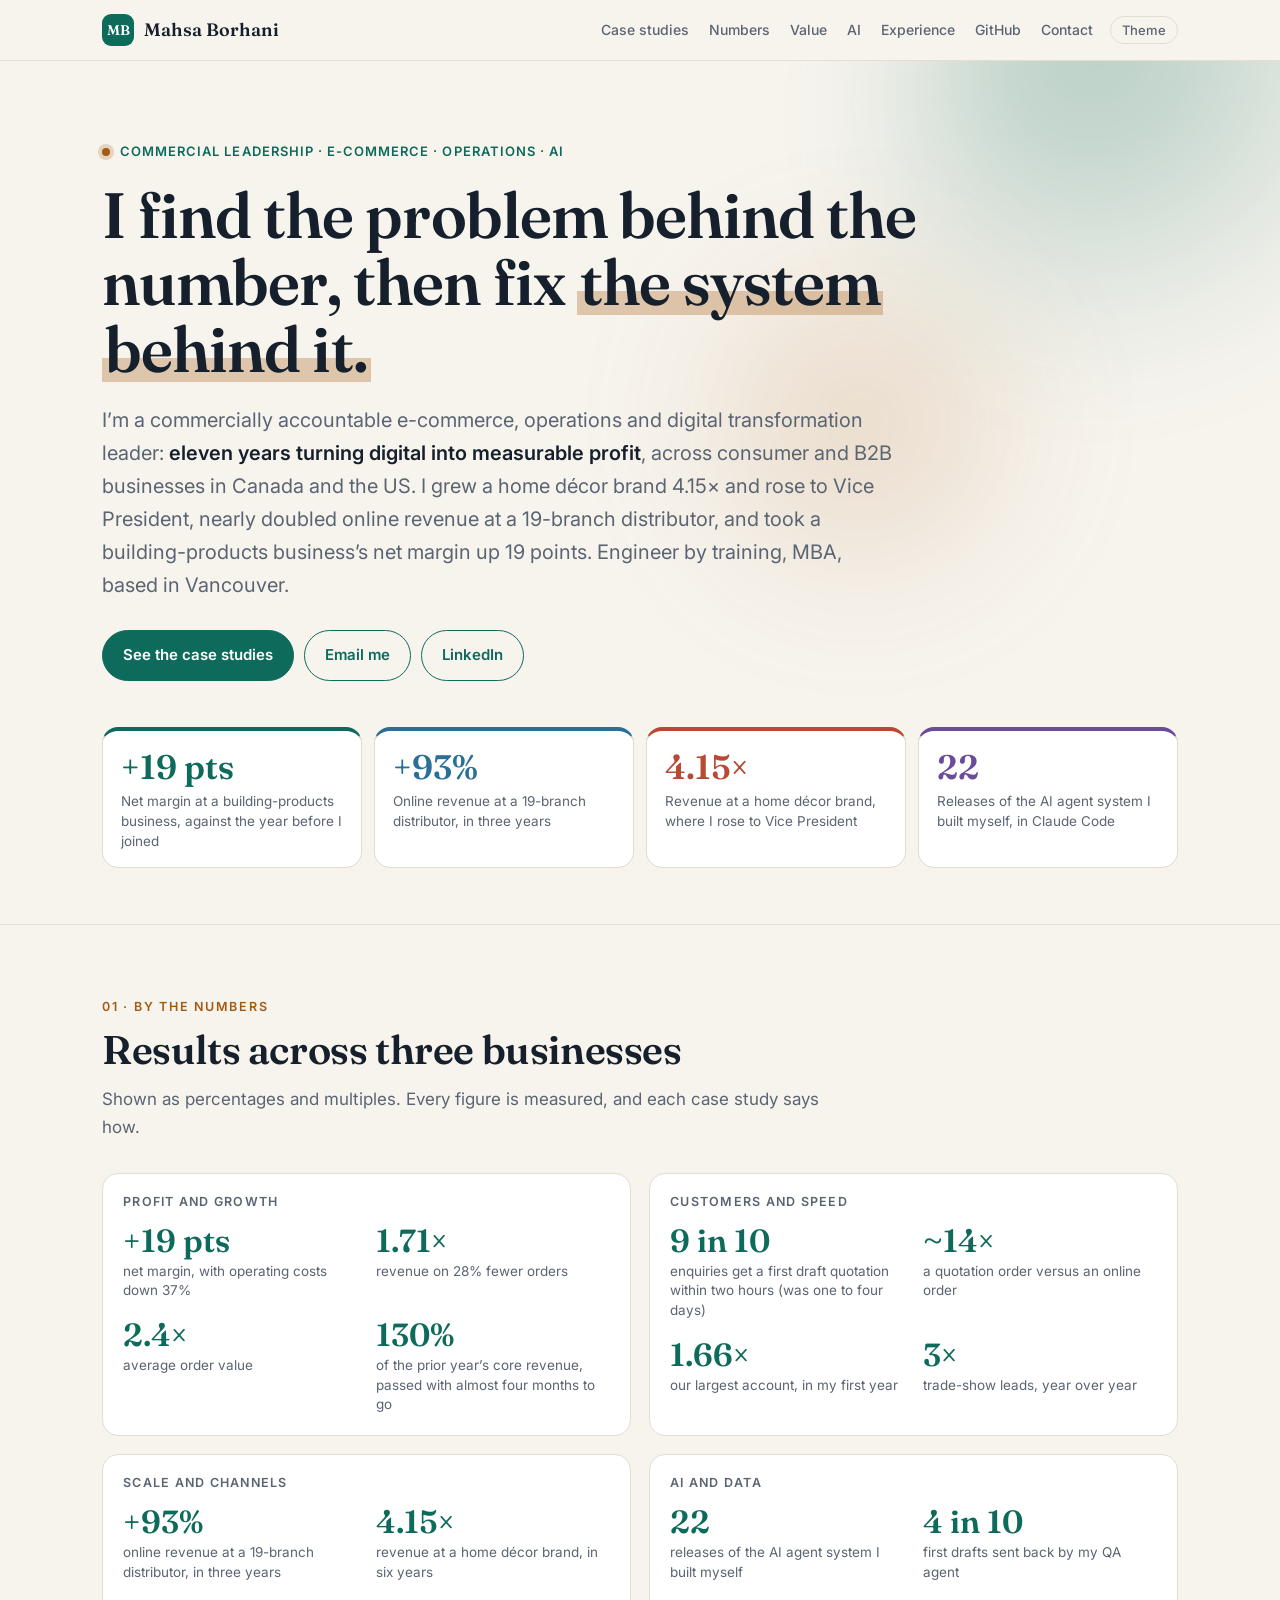
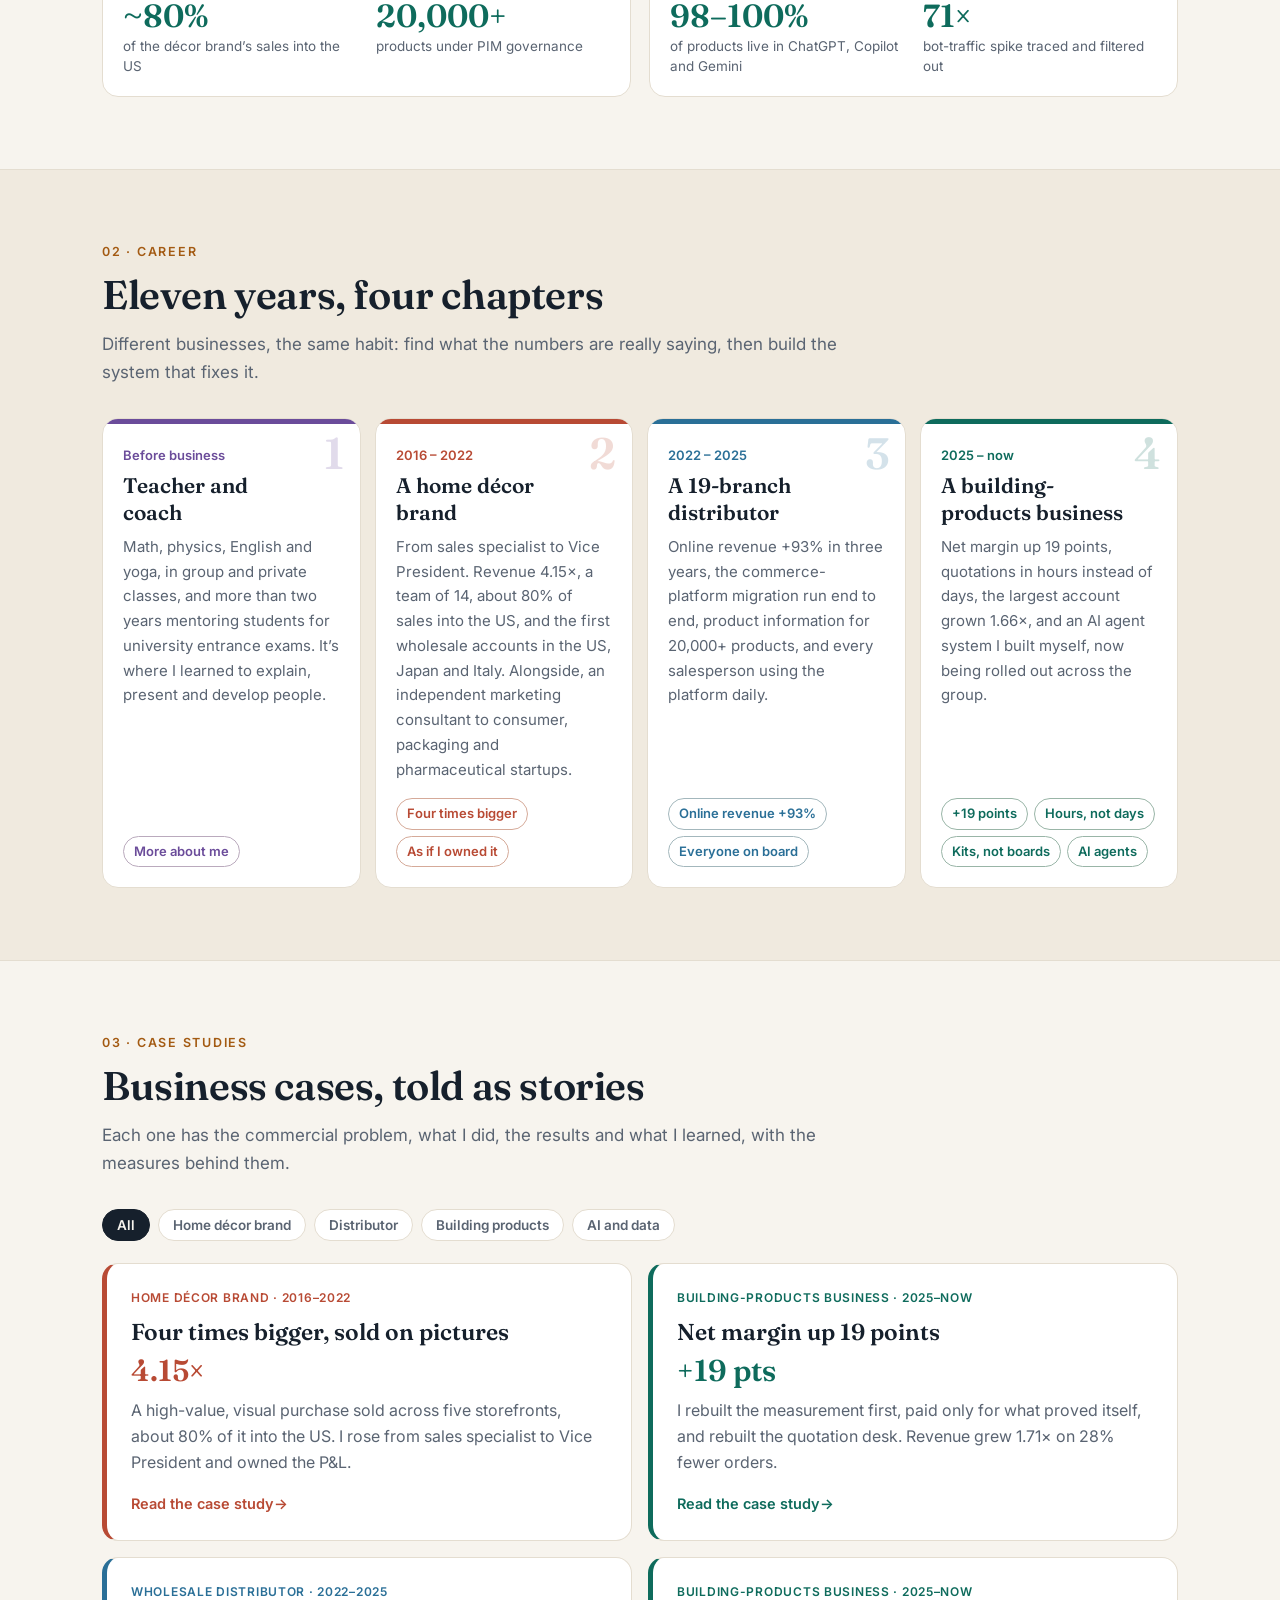
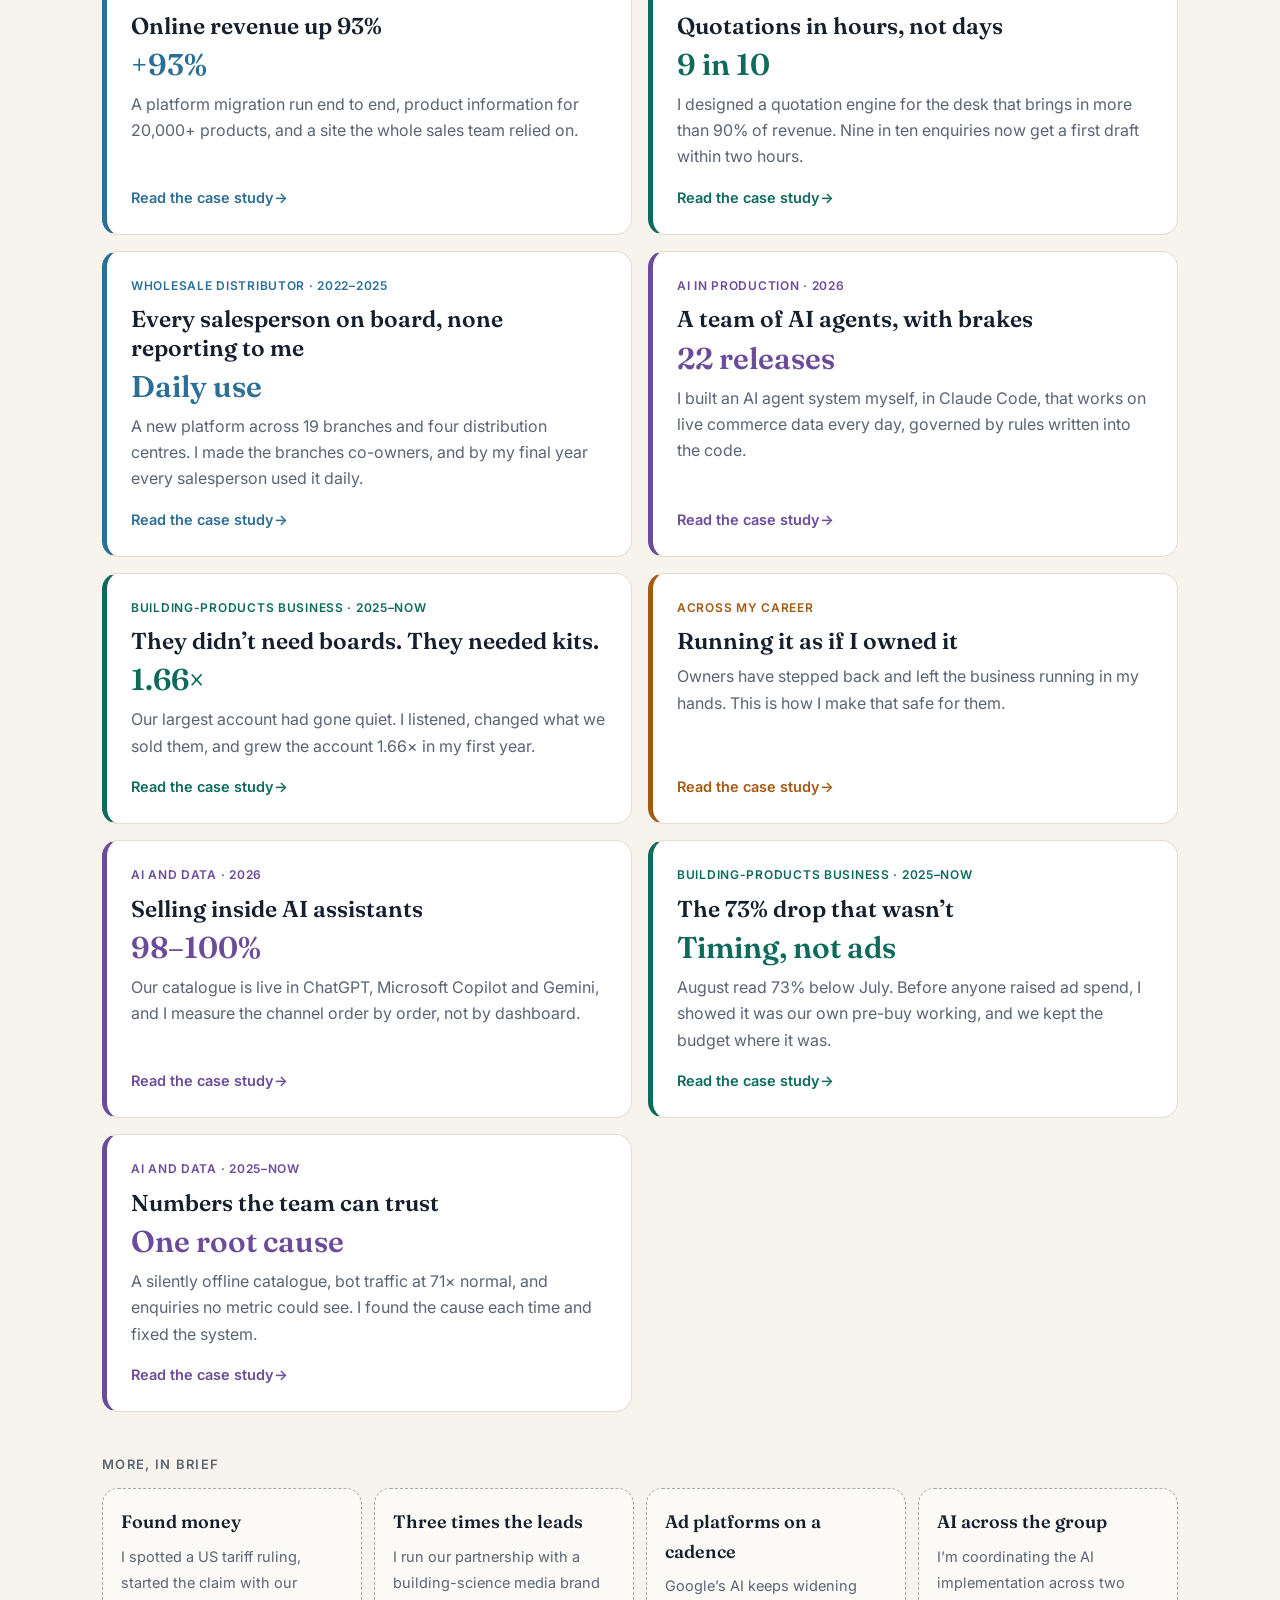
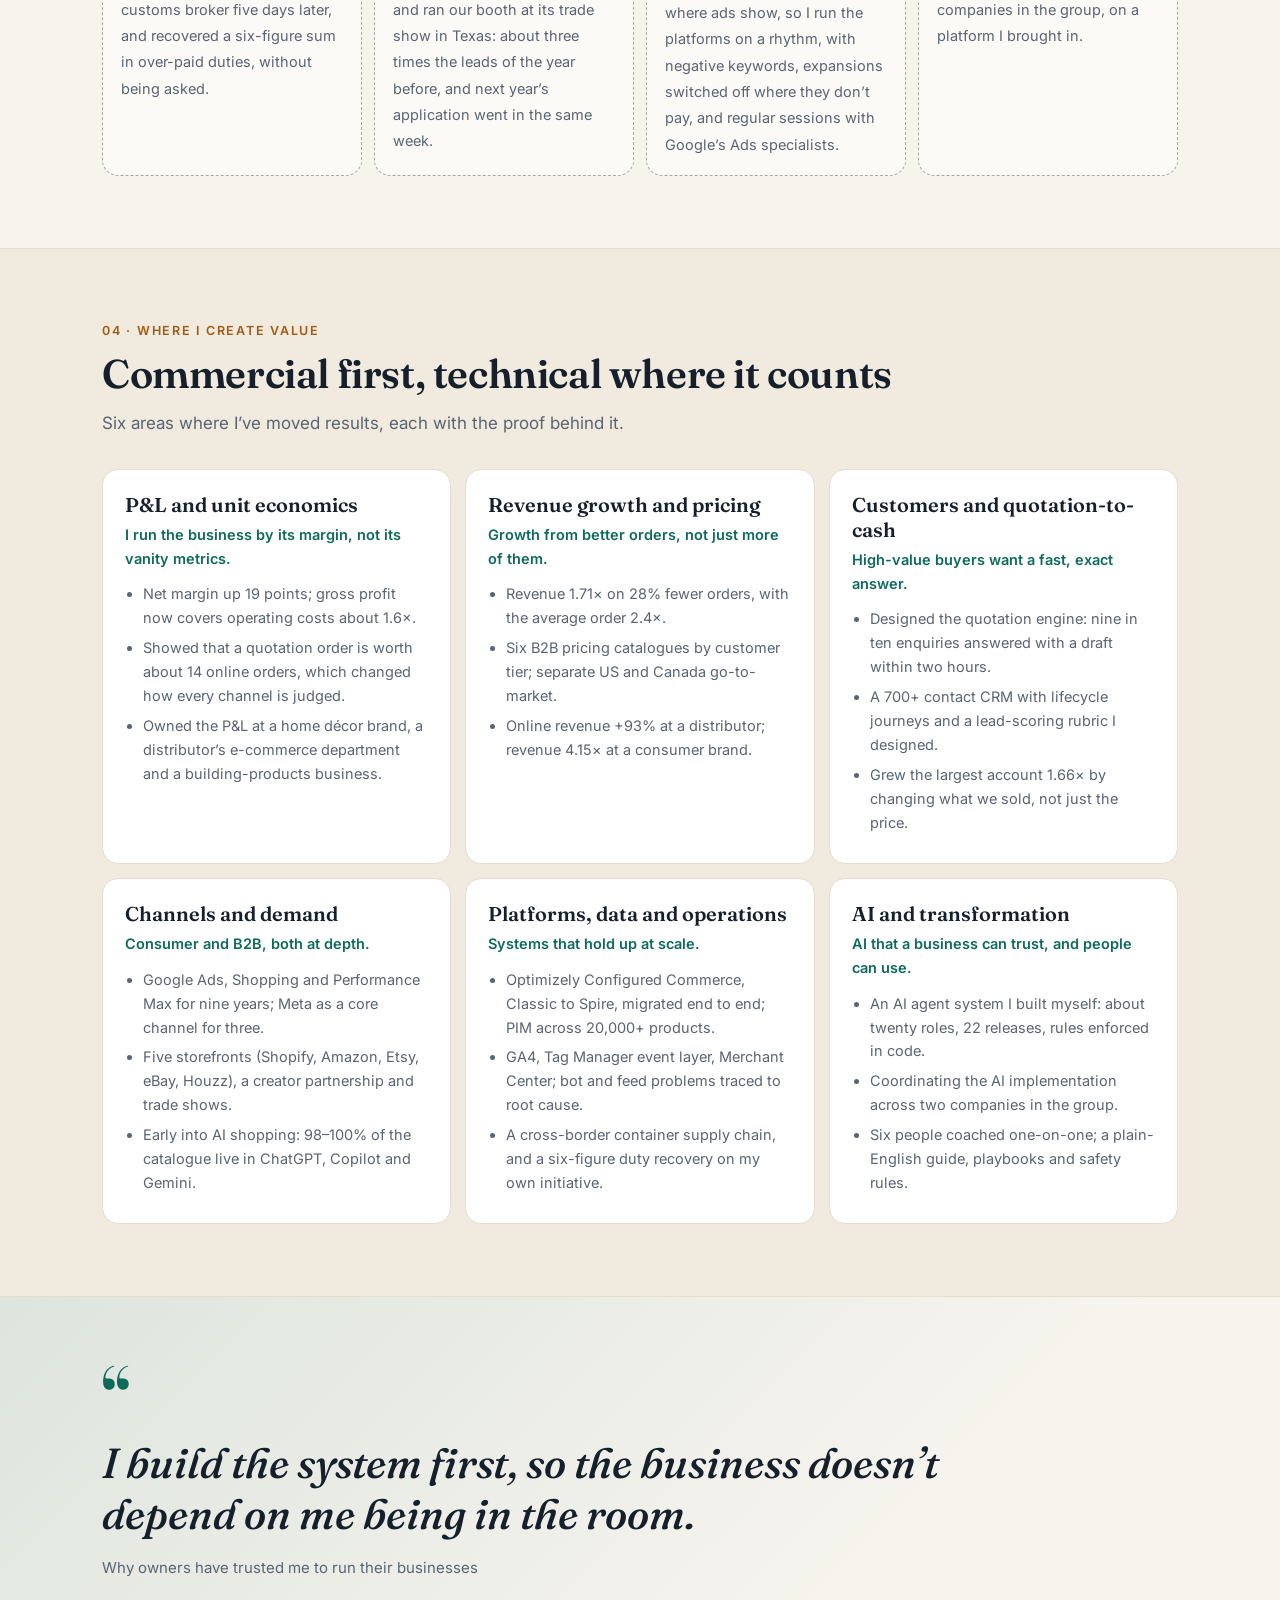
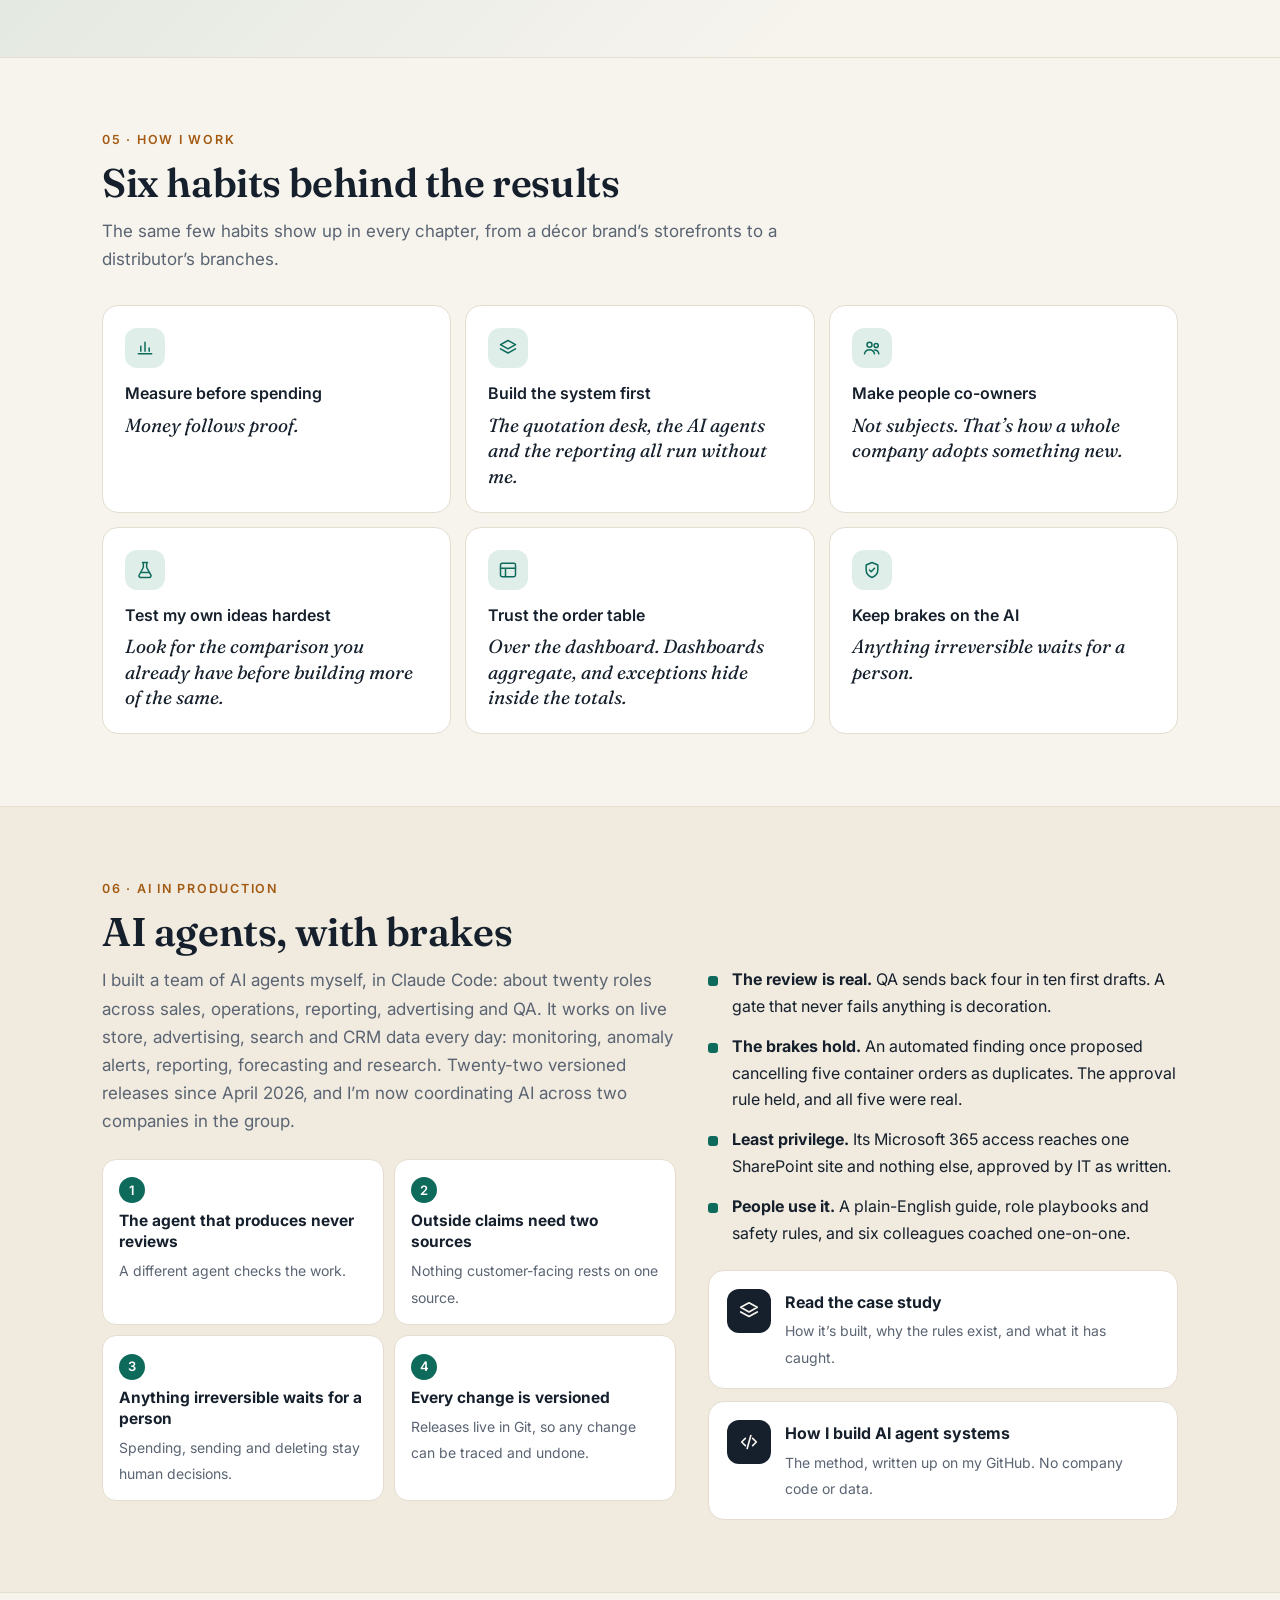
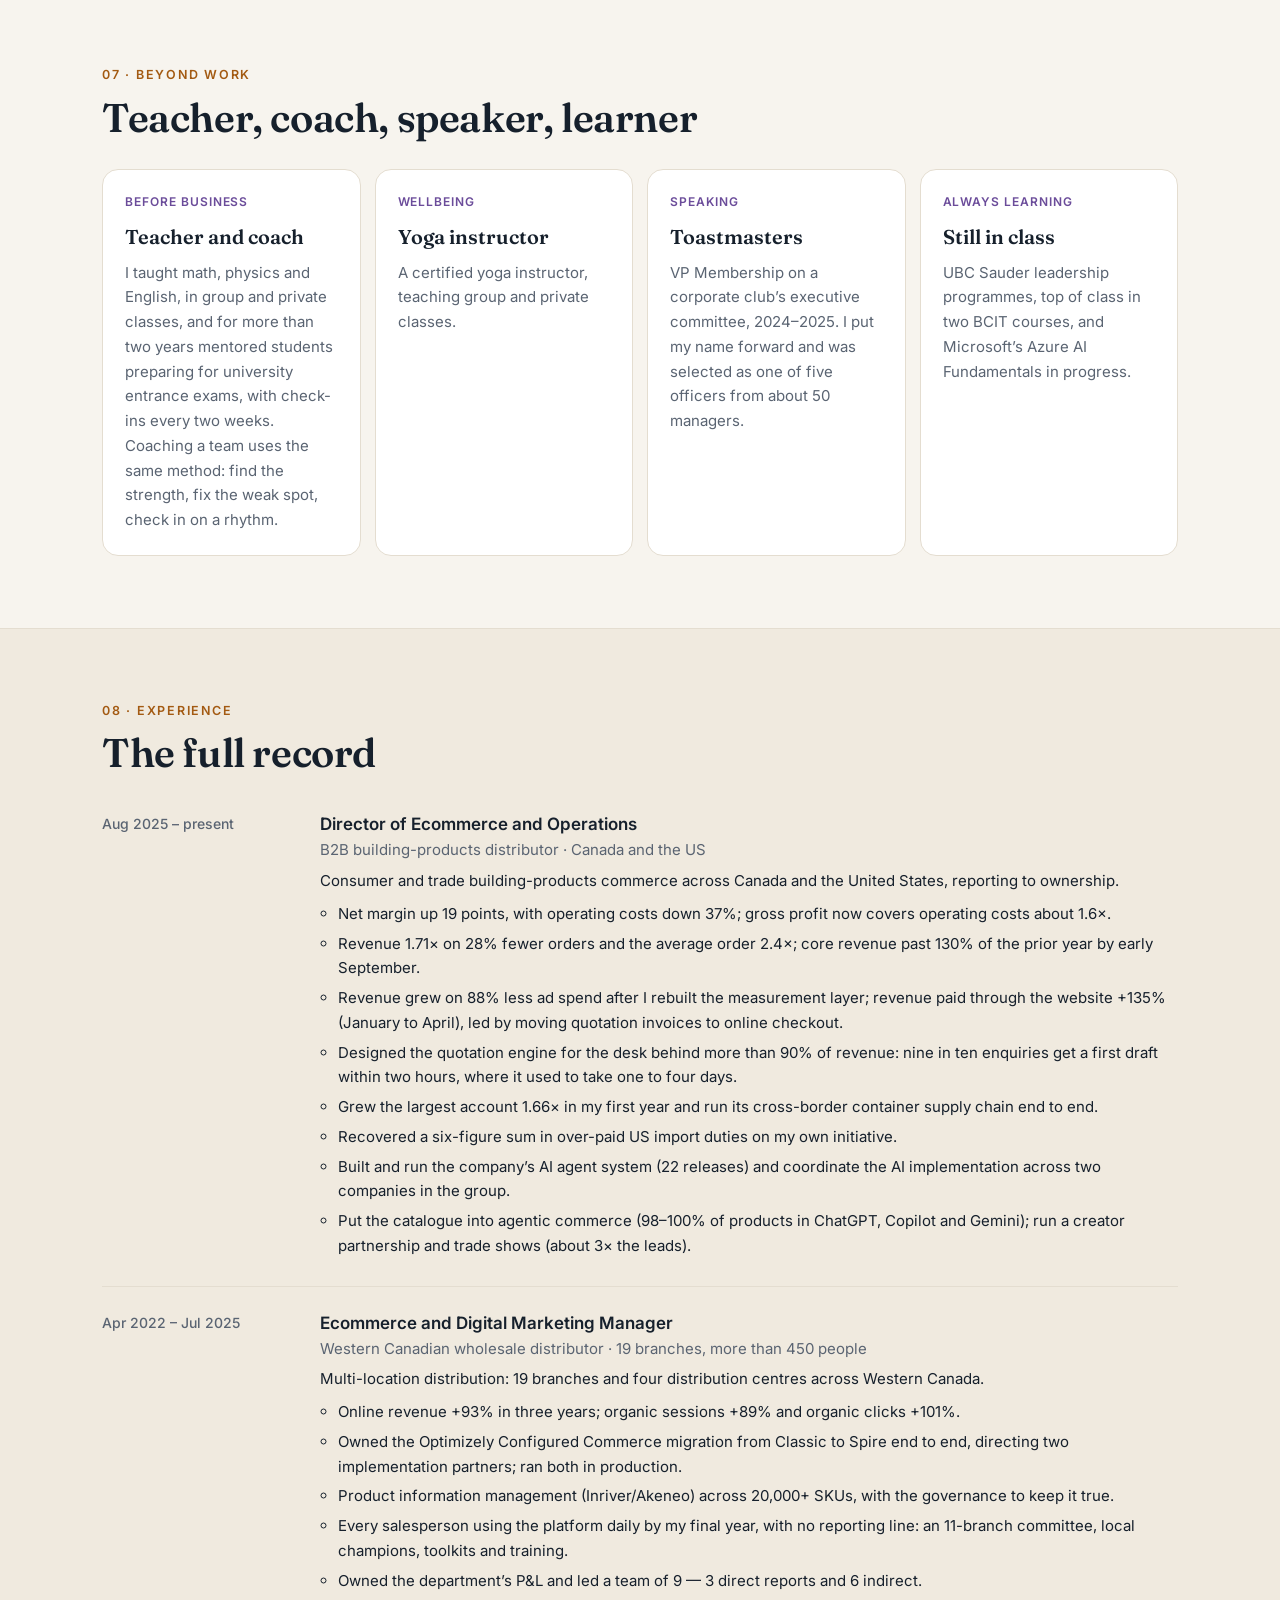
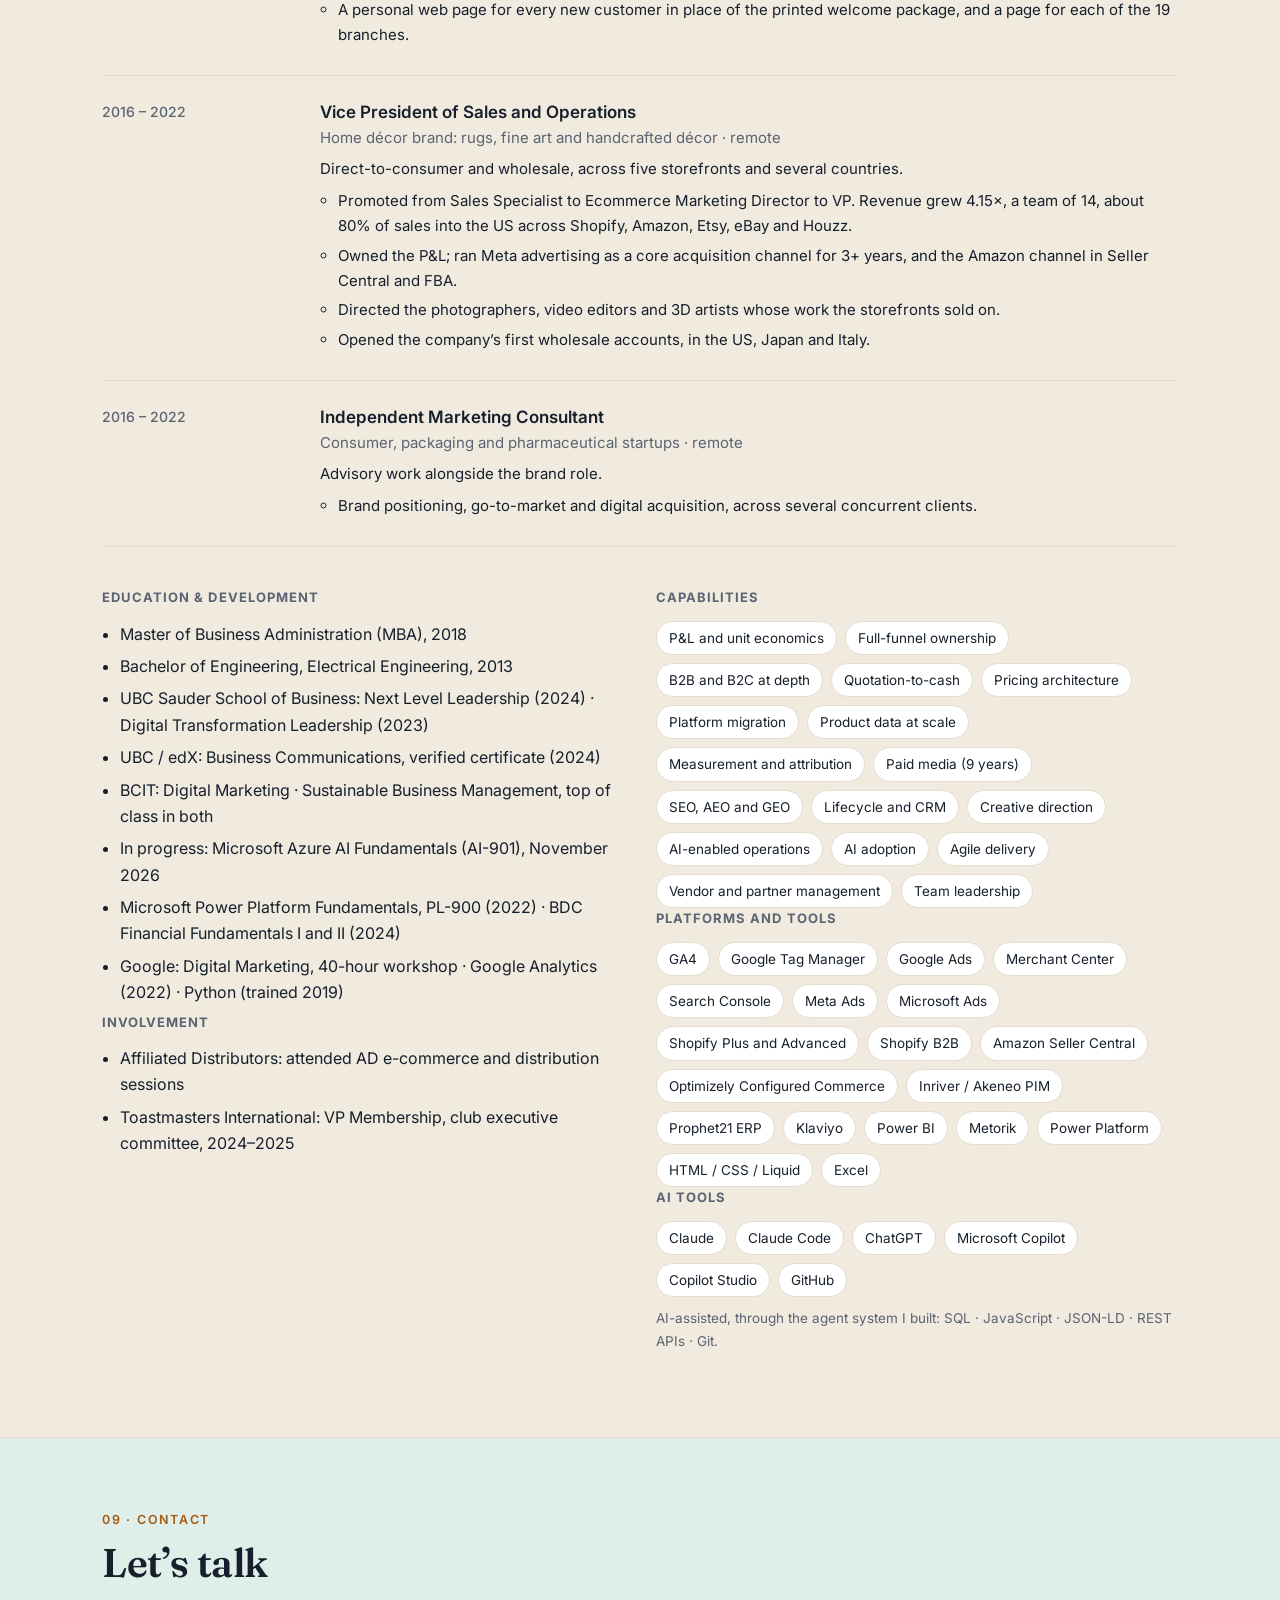
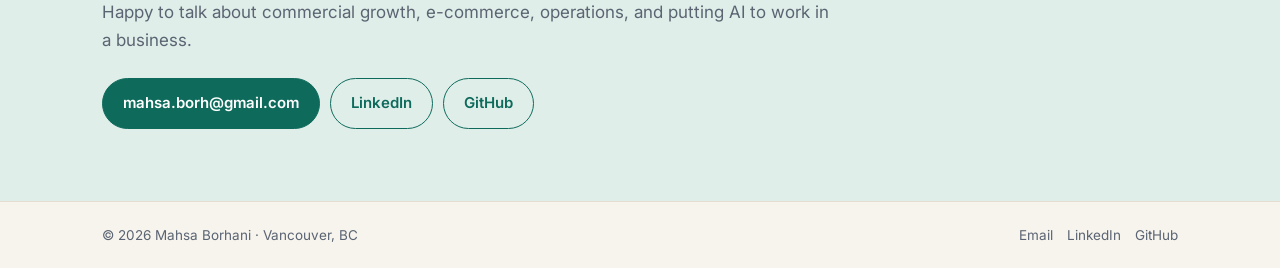
==== index.html @ 47da133a "Site: whole-career version with case studies" ====
<!doctype html>
<html lang="en">
<head>
<meta charset="utf-8">
<meta name="viewport" content="width=device-width, initial-scale=1">
<!-- LINK-ONLY until she decides otherwise: search engines are asked not to index or follow this site.
     To go public later: delete this line on every page and empty robots.txt. -->
<meta name="robots" content="noindex, nofollow">
<title>Mahsa Borhani — E-commerce, Operations &amp; AI</title>
<meta name="description" content="Commercially accountable e-commerce, operations and AI leader. Eleven years of measured results across a home décor brand, a 19-branch distributor and a building-products business.">
<link rel="icon" href="data:image/svg+xml,%3Csvg xmlns='http://www.w3.org/2000/svg' viewBox='0 0 64 64'%3E%3Crect width='64' height='64' rx='14' fill='%230e6b5c'/%3E%3Ctext x='32' y='42' font-family='Georgia,serif' font-size='28' text-anchor='middle' fill='white'%3EMB%3C/text%3E%3C/svg%3E">
<link rel="preconnect" href="https://fonts.googleapis.com">
<link rel="preconnect" href="https://fonts.gstatic.com" crossorigin>
<link href="https://fonts.googleapis.com/css2?family=Fraunces:ital,opsz,wght@0,9..144,500;0,9..144,600;1,9..144,500&family=Inter:wght@400;500;600&display=swap" rel="stylesheet">
<link rel="stylesheet" href="assets/site.css">
<script>document.documentElement.classList.add("js");try{var t=localStorage.getItem("mb-theme");if(t)document.documentElement.setAttribute("data-theme",t)}catch(e){}window.__rv=setTimeout(function(){document.documentElement.classList.add("shown")},2500);</script>
<script src="assets/site.js" defer></script>
</head>
<body>
<a class="skip" href="#main">Skip to content</a>
<header class="top"><div class="wrap">
  <a class="brand" href="index.html" aria-label="Mahsa Borhani, home"><span class="mono">MB</span><span class="name">Mahsa Borhani</span></a>
  <nav aria-label="Main">
    <a href="index.html#work">Case studies</a>
    <a class="hide-sm" href="index.html#numbers">Numbers</a>
    <a class="hide-sm" href="index.html#value">Value</a>
    <a href="index.html#ai">AI</a>
    <a class="hide-sm" href="index.html#experience">Experience</a>
    <a class="hide-xs" href="https://github.com/mahsa-borhani" rel="noopener">GitHub</a>
    <a href="index.html#contact">Contact</a>
    <button class="theme-toggle" id="theme" type="button" aria-label="Switch between light and dark">Theme</button>
  </nav>
</div></header>
<main id="main">

<section class="hero" id="top">
  <div class="wrap">
    <p class="eyebrow reveal">Commercial leadership · E-commerce · Operations · AI</p>
    <h1 class="reveal">I find the problem behind the number, then fix <span class="swash">the system behind it.</span></h1>
    <p class="lede reveal">I’m a commercially accountable e-commerce, operations and digital transformation leader: <strong>eleven years turning
      digital into measurable profit</strong>, across consumer and B2B businesses in Canada and the US. I grew a home décor brand 4.15× and rose
      to Vice President, nearly doubled online revenue at a 19-branch distributor, and took a building-products business’s net margin up
      19 points. Engineer by training, MBA, based in Vancouver.</p>
    <div class="cta reveal">
      <a class="btn primary" href="#work">See the case studies</a>
      <a class="btn ghost" href="mailto:mahsa.borh@gmail.com">Email me</a>
      <a class="btn ghost" href="https://www.linkedin.com/in/mahsa-borhani" rel="noopener">LinkedIn</a>
    </div>
    <ul class="stats reveal">
      <li class="stat" style="--c:var(--c3)"><b>+19 pts</b><span>Net margin at a building-products business, against the year before I joined</span></li>
      <li class="stat" style="--c:var(--c2)"><b>+93%</b><span>Online revenue at a 19-branch distributor, in three years</span></li>
      <li class="stat" style="--c:var(--c1)"><b>4.15×</b><span>Revenue at a home décor brand, where I rose to Vice President</span></li>
      <li class="stat" style="--c:var(--c0)"><b>22</b><span>Releases of the AI agent system I built myself, in Claude Code</span></li>
    </ul>
  </div>
</section>

<section class="band" id="numbers">
  <div class="wrap">
    <p class="kicker">01 · By the numbers</p>
    <h2>Results across three businesses</h2>
    <p class="section-lede">Shown as percentages and multiples. Every figure is measured, and each case study says how.</p>
    <div class="numbers">
      <div class="num-group reveal"><h3>Profit and growth</h3><div class="num-grid"><div class="num"><b>+19 pts</b><span>net margin, with operating costs down 37%</span></div><div class="num"><b>1.71×</b><span>revenue on 28% fewer orders</span></div><div class="num"><b>2.4×</b><span>average order value</span></div><div class="num"><b>130%</b><span>of the prior year’s core revenue, passed with almost four months to go</span></div></div></div>
      <div class="num-group reveal"><h3>Customers and speed</h3><div class="num-grid"><div class="num"><b>9 in 10</b><span>enquiries get a first draft quotation within two hours (was one to four days)</span></div><div class="num"><b>~14×</b><span>a quotation order versus an online order</span></div><div class="num"><b>1.66×</b><span>our largest account, in my first year</span></div><div class="num"><b>3×</b><span>trade-show leads, year over year</span></div></div></div>
      <div class="num-group reveal"><h3>Scale and channels</h3><div class="num-grid"><div class="num"><b>+93%</b><span>online revenue at a 19-branch distributor, in three years</span></div><div class="num"><b>4.15×</b><span>revenue at a home décor brand, in six years</span></div><div class="num"><b>~80%</b><span>of the décor brand’s sales into the US</span></div><div class="num"><b>20,000+</b><span>products under PIM governance</span></div></div></div>
      <div class="num-group reveal"><h3>AI and data</h3><div class="num-grid"><div class="num"><b>22</b><span>releases of the AI agent system I built myself</span></div><div class="num"><b>4 in 10</b><span>first drafts sent back by my QA agent</span></div><div class="num"><b>98–100%</b><span>of products live in ChatGPT, Copilot and Gemini</span></div><div class="num"><b>71×</b><span>bot-traffic spike traced and filtered out</span></div></div></div>
    </div>
  </div>
</section>

<section class="band tint" id="career">
  <div class="wrap">
    <p class="kicker">02 · Career</p>
    <h2>Eleven years, four chapters</h2>
    <p class="section-lede">Different businesses, the same habit: find what the numbers are really saying, then build the system that fixes it.</p>
    <div class="chapters">
      <article class="chapter reveal" style="--c:var(--c0)"><span class="num-big">1</span>
        <p class="years">Before business</p>
        <h3>Teacher and coach</h3>
        <p>Math, physics, English and yoga, in group and private classes, and more than two years mentoring students for university
          entrance exams. It’s where I learned to explain, present and develop people.</p>
        <div class="go"><a href="#beyond">More about me</a></div>
      </article>
      <article class="chapter reveal" style="--c:var(--c1)"><span class="num-big">2</span>
        <p class="years">2016 – 2022</p>
        <h3>A home décor brand</h3>
        <p>From sales specialist to Vice President. Revenue 4.15×, a team of 14, about 80% of sales into the US, and the first wholesale
          accounts in the US, Japan and Italy. Alongside, an independent marketing consultant to consumer, packaging and pharmaceutical startups.</p>
        <div class="go"><a href="decor-brand.html">Four times bigger</a><a href="owners.html">As if I owned it</a></div>
      </article>
      <article class="chapter reveal" style="--c:var(--c2)"><span class="num-big">3</span>
        <p class="years">2022 – 2025</p>
        <h3>A 19-branch distributor</h3>
        <p>Online revenue +93% in three years, the commerce-platform migration run end to end, product information for 20,000+ products,
          and every salesperson using the platform daily.</p>
        <div class="go"><a href="online-revenue.html">Online revenue +93%</a><a href="adoption.html">Everyone on board</a></div>
      </article>
      <article class="chapter reveal" style="--c:var(--c3)"><span class="num-big">4</span>
        <p class="years">2025 – now</p>
        <h3>A building-products business</h3>
        <p>Net margin up 19 points, quotations in hours instead of days, the largest account grown 1.66×, and an AI agent system I built
          myself, now being rolled out across the group.</p>
        <div class="go"><a href="net-margin.html">+19 points</a><a href="quotations.html">Hours, not days</a><a href="largest-account.html">Kits, not boards</a><a href="ai-agents.html">AI agents</a></div>
      </article>
    </div>
  </div>
</section>

<section class="band" id="work">
  <div class="wrap">
    <p class="kicker">03 · Case studies</p>
    <h2>Business cases, told as stories</h2>
    <p class="section-lede">Each one has the commercial problem, what I did, the results and what I learned, with the measures behind them.</p>
    <div class="filters" role="group" aria-label="Filter case studies"><button type="button" class="filter" data-filter="all" aria-pressed="true">All</button><button type="button" class="filter" data-filter="brand" aria-pressed="false">Home décor brand</button><button type="button" class="filter" data-filter="dist" aria-pressed="false">Distributor</button><button type="button" class="filter" data-filter="bp" aria-pressed="false">Building products</button><button type="button" class="filter" data-filter="ai" aria-pressed="false">AI and data</button></div>
    <div class="stories">
      <a class="s-card reveal" href="decor-brand.html" data-groups="brand" style="--c:var(--c1)">
        <p class="chip">Home décor brand · 2016–2022</p>
        <h3>Four times bigger, sold on pictures</h3>
        <p class="metric">4.15×</p>
        <p>A high-value, visual purchase sold across five storefronts, about 80% of it into the US. I rose from sales specialist to Vice President and owned the P&amp;L.</p>
        <span class="more">Read the case study</span>
      </a>
      <a class="s-card reveal" href="net-margin.html" data-groups="bp" style="--c:var(--c3)">
        <p class="chip">Building-products business · 2025–now</p>
        <h3>Net margin up 19 points</h3>
        <p class="metric">+19 pts</p>
        <p>I rebuilt the measurement first, paid only for what proved itself, and rebuilt the quotation desk. Revenue grew 1.71× on 28% fewer orders.</p>
        <span class="more">Read the case study</span>
      </a>
      <a class="s-card reveal" href="online-revenue.html" data-groups="dist" style="--c:var(--c2)">
        <p class="chip">Wholesale distributor · 2022–2025</p>
        <h3>Online revenue up 93%</h3>
        <p class="metric">+93%</p>
        <p>A platform migration run end to end, product information for 20,000+ products, and a site the whole sales team relied on.</p>
        <span class="more">Read the case study</span>
      </a>
      <a class="s-card reveal" href="quotations.html" data-groups="bp" style="--c:var(--c3)">
        <p class="chip">Building-products business · 2025–now</p>
        <h3>Quotations in hours, not days</h3>
        <p class="metric">9 in 10</p>
        <p>I designed a quotation engine for the desk that brings in more than 90% of revenue. Nine in ten enquiries now get a first draft within two hours.</p>
        <span class="more">Read the case study</span>
      </a>
      <a class="s-card reveal" href="adoption.html" data-groups="dist" style="--c:var(--c2)">
        <p class="chip">Wholesale distributor · 2022–2025</p>
        <h3>Every salesperson on board, none reporting to me</h3>
        <p class="metric">Daily use</p>
        <p>A new platform across 19 branches and four distribution centres. I made the branches co-owners, and by my final year every salesperson used it daily.</p>
        <span class="more">Read the case study</span>
      </a>
      <a class="s-card reveal" href="ai-agents.html" data-groups="ai bp" style="--c:var(--c0)">
        <p class="chip">AI in production · 2026</p>
        <h3>A team of AI agents, with brakes</h3>
        <p class="metric">22 releases</p>
        <p>I built an AI agent system myself, in Claude Code, that works on live commerce data every day, governed by rules written into the code.</p>
        <span class="more">Read the case study</span>
      </a>
      <a class="s-card reveal" href="largest-account.html" data-groups="bp" style="--c:var(--c3)">
        <p class="chip">Building-products business · 2025–now</p>
        <h3>They didn’t need boards. They needed kits.</h3>
        <p class="metric">1.66×</p>
        <p>Our largest account had gone quiet. I listened, changed what we sold them, and grew the account 1.66× in my first year.</p>
        <span class="more">Read the case study</span>
      </a>
      <a class="s-card reveal" href="owners.html" data-groups="brand bp" style="--c:var(--warm)">
        <p class="chip">Across my career</p>
        <h3>Running it as if I owned it</h3>
        
        <p>Owners have stepped back and left the business running in my hands. This is how I make that safe for them.</p>
        <span class="more">Read the case study</span>
      </a>
      <a class="s-card reveal" href="ai-shopping.html" data-groups="ai bp" style="--c:var(--c0)">
        <p class="chip">AI and data · 2026</p>
        <h3>Selling inside AI assistants</h3>
        <p class="metric">98–100%</p>
        <p>Our catalogue is live in ChatGPT, Microsoft Copilot and Gemini, and I measure the channel order by order, not by dashboard.</p>
        <span class="more">Read the case study</span>
      </a>
      <a class="s-card reveal" href="august.html" data-groups="bp" style="--c:var(--c3)">
        <p class="chip">Building-products business · 2025–now</p>
        <h3>The 73% drop that wasn’t</h3>
        <p class="metric">Timing, not ads</p>
        <p>August read 73% below July. Before anyone raised ad spend, I showed it was our own pre-buy working, and we kept the budget where it was.</p>
        <span class="more">Read the case study</span>
      </a>
      <a class="s-card reveal" href="measurement.html" data-groups="ai bp" style="--c:var(--c0)">
        <p class="chip">AI and data · 2025–now</p>
        <h3>Numbers the team can trust</h3>
        <p class="metric">One root cause</p>
        <p>A silently offline catalogue, bot traffic at 71× normal, and enquiries no metric could see. I found the cause each time and fixed the system.</p>
        <span class="more">Read the case study</span>
      </a>
    </div>
    <h3 class="sub">More, in brief</h3>
    <div class="minis">
      <div class="mini reveal"><b>Found money</b><span>I spotted a US tariff ruling, started the claim with our customs broker five days later, and recovered a six-figure sum in over-paid duties, without being asked.</span></div>
      <div class="mini reveal"><b>Three times the leads</b><span>I run our partnership with a building-science media brand and ran our booth at its trade show in Texas: about three times the leads of the year before, and next year’s application went in the same week.</span></div>
      <div class="mini reveal"><b>Ad platforms on a cadence</b><span>Google’s AI keeps widening where ads show, so I run the platforms on a rhythm, with negative keywords, expansions switched off where they don’t pay, and regular sessions with Google’s Ads specialists.</span></div>
      <div class="mini reveal"><b>AI across the group</b><span>I’m coordinating the AI implementation across two companies in the group, on a platform I brought in.</span></div>
    </div>
  </div>
</section>

<section class="band tint" id="value">
  <div class="wrap">
    <p class="kicker">04 · Where I create value</p>
    <h2>Commercial first, technical where it counts</h2>
    <p class="section-lede">Six areas where I’ve moved results, each with the proof behind it.</p>
    <div class="pillars">
      <article class="pillar reveal"><h3>P&amp;L and unit economics</h3><p class="lead">I run the business by its margin, not its vanity metrics.</p><ul><li>Net margin up 19 points; gross profit now covers operating costs about 1.6×.</li><li>Showed that a quotation order is worth about 14 online orders, which changed how every channel is judged.</li><li>Owned the P&amp;L at a home décor brand, a distributor’s e-commerce department and a building-products business.</li></ul></article>
      <article class="pillar reveal"><h3>Revenue growth and pricing</h3><p class="lead">Growth from better orders, not just more of them.</p><ul><li>Revenue 1.71× on 28% fewer orders, with the average order 2.4×.</li><li>Six B2B pricing catalogues by customer tier; separate US and Canada go-to-market.</li><li>Online revenue +93% at a distributor; revenue 4.15× at a consumer brand.</li></ul></article>
      <article class="pillar reveal"><h3>Customers and quotation-to-cash</h3><p class="lead">High-value buyers want a fast, exact answer.</p><ul><li>Designed the quotation engine: nine in ten enquiries answered with a draft within two hours.</li><li>A 700+ contact CRM with lifecycle journeys and a lead-scoring rubric I designed.</li><li>Grew the largest account 1.66× by changing what we sold, not just the price.</li></ul></article>
      <article class="pillar reveal"><h3>Channels and demand</h3><p class="lead">Consumer and B2B, both at depth.</p><ul><li>Google Ads, Shopping and Performance Max for nine years; Meta as a core channel for three.</li><li>Five storefronts (Shopify, Amazon, Etsy, eBay, Houzz), a creator partnership and trade shows.</li><li>Early into AI shopping: 98–100% of the catalogue live in ChatGPT, Copilot and Gemini.</li></ul></article>
      <article class="pillar reveal"><h3>Platforms, data and operations</h3><p class="lead">Systems that hold up at scale.</p><ul><li>Optimizely Configured Commerce, Classic to Spire, migrated end to end; PIM across 20,000+ products.</li><li>GA4, Tag Manager event layer, Merchant Center; bot and feed problems traced to root cause.</li><li>A cross-border container supply chain, and a six-figure duty recovery on my own initiative.</li></ul></article>
      <article class="pillar reveal"><h3>AI and transformation</h3><p class="lead">AI that a business can trust, and people can use.</p><ul><li>An AI agent system I built myself: about twenty roles, 22 releases, rules enforced in code.</li><li>Coordinating the AI implementation across two companies in the group.</li><li>Six people coached one-on-one; a plain-English guide, playbooks and safety rules.</li></ul></article>
    </div>
  </div>
</section>

<figure class="quote">
  <div class="wrap">
    <blockquote class="reveal">I build the system first, so the business doesn’t depend on me being in the room.</blockquote>
    <figcaption>Why owners have trusted me to run their businesses</figcaption>
  </div>
</figure>

<section class="band" id="how">
  <div class="wrap">
    <p class="kicker">05 · How I work</p>
    <h2>Six habits behind the results</h2>
    <p class="section-lede">The same few habits show up in every chapter, from a décor brand’s storefronts to a distributor’s branches.</p>
    <div class="principles">
      <div class="principle reveal"><span class="ico"><svg width="20" height="20" viewBox="0 0 24 24" fill="none" stroke="currentColor" stroke-width="1.8" stroke-linecap="round" stroke-linejoin="round" aria-hidden="true"><path d="M4 19h16M7 16V10M12 16V5M17 16v-4"/></svg></span><h3>Measure before spending</h3><p>Money follows proof.</p></div>
      <div class="principle reveal"><span class="ico"><svg width="20" height="20" viewBox="0 0 24 24" fill="none" stroke="currentColor" stroke-width="1.8" stroke-linecap="round" stroke-linejoin="round" aria-hidden="true"><path d="M12 3 3 8l9 5 9-5-9-5Z"/><path d="m3 13 9 5 9-5"/></svg></span><h3>Build the system first</h3><p>The quotation desk, the AI agents and the reporting all run without me.</p></div>
      <div class="principle reveal"><span class="ico"><svg width="20" height="20" viewBox="0 0 24 24" fill="none" stroke="currentColor" stroke-width="1.8" stroke-linecap="round" stroke-linejoin="round" aria-hidden="true"><circle cx="9" cy="8" r="3"/><circle cx="17" cy="9" r="2.5"/><path d="M3 19c.6-3.2 3-5 6-5s5.4 1.8 6 5M15 14.5c2.6 0 4.6 1.5 5.2 4.5"/></svg></span><h3>Make people co-owners</h3><p>Not subjects. That’s how a whole company adopts something new.</p></div>
      <div class="principle reveal"><span class="ico"><svg width="20" height="20" viewBox="0 0 24 24" fill="none" stroke="currentColor" stroke-width="1.8" stroke-linecap="round" stroke-linejoin="round" aria-hidden="true"><path d="M9 3h6M10 3v6l-5 9a2 2 0 0 0 1.8 3h10.4a2 2 0 0 0 1.8-3l-5-9V3"/><path d="M7.5 15h9"/></svg></span><h3>Test my own ideas hardest</h3><p>Look for the comparison you already have before building more of the same.</p></div>
      <div class="principle reveal"><span class="ico"><svg width="20" height="20" viewBox="0 0 24 24" fill="none" stroke="currentColor" stroke-width="1.8" stroke-linecap="round" stroke-linejoin="round" aria-hidden="true"><rect x="3" y="4" width="18" height="16" rx="2"/><path d="M3 10h18M9 10v10"/></svg></span><h3>Trust the order table</h3><p>Over the dashboard. Dashboards aggregate, and exceptions hide inside the totals.</p></div>
      <div class="principle reveal"><span class="ico"><svg width="20" height="20" viewBox="0 0 24 24" fill="none" stroke="currentColor" stroke-width="1.8" stroke-linecap="round" stroke-linejoin="round" aria-hidden="true"><path d="M12 3 5 6v6c0 4.2 3 7.4 7 9 4-1.6 7-4.8 7-9V6l-7-3Z"/><path d="m9 12 2 2 4-4"/></svg></span><h3>Keep brakes on the AI</h3><p>Anything irreversible waits for a person.</p></div>
    </div>
  </div>
</section>

<section class="band tint" id="ai">
  <div class="wrap">
    <p class="kicker">06 · AI in production</p>
    <h2>AI agents, with brakes</h2>
    <div class="ai-grid">
      <div>
        <p class="section-lede" style="margin-bottom:0">I built a team of AI agents myself, in Claude Code: about twenty roles across sales, operations, reporting,
          advertising and QA. It works on live store, advertising, search and CRM data every day: monitoring, anomaly alerts, reporting,
          forecasting and research. Twenty-two versioned releases since April 2026, and I’m now coordinating AI across two companies in the group.</p>
        <ol class="rules">
          <li class="rule"><b>The agent that produces never reviews</b><span>A different agent checks the work.</span></li>
          <li class="rule"><b>Outside claims need two sources</b><span>Nothing customer-facing rests on one source.</span></li>
          <li class="rule"><b>Anything irreversible waits for a person</b><span>Spending, sending and deleting stay human decisions.</span></li>
          <li class="rule"><b>Every change is versioned</b><span>Releases live in Git, so any change can be traced and undone.</span></li>
        </ol>
      </div>
      <div>
        <ul class="proof">
          <li><b>The review is real.</b> QA sends back four in ten first drafts. A gate that never fails anything is decoration.</li>
          <li><b>The brakes hold.</b> An automated finding once proposed cancelling five container orders as duplicates. The approval rule
            held, and all five were real.</li>
          <li><b>Least privilege.</b> Its Microsoft 365 access reaches one SharePoint site and nothing else, approved by IT as written.</li>
          <li><b>People use it.</b> A plain-English guide, role playbooks and safety rules, and six colleagues coached one-on-one.</li>
        </ul>
        <div class="ai-links">
          <a class="gh-card" href="ai-agents.html">
            <span class="ico"><svg width="22" height="22" viewBox="0 0 24 24" fill="none" stroke="currentColor" stroke-width="1.8" stroke-linecap="round" stroke-linejoin="round" aria-hidden="true"><path d="M12 3 3 8l9 5 9-5-9-5Z"/><path d="m3 13 9 5 9-5"/></svg></span>
            <span><b>Read the case study</b><span>How it’s built, why the rules exist, and what it has caught.</span></span>
          </a>
          <a class="gh-card" href="https://github.com/mahsa-borhani/how-i-build-ai-agents" rel="noopener">
            <span class="ico"><svg width="22" height="22" viewBox="0 0 24 24" fill="none" stroke="currentColor" stroke-width="1.8" stroke-linecap="round" stroke-linejoin="round" aria-hidden="true"><path d="m8 8-4 4 4 4M16 8l4 4-4 4M14 5l-4 14"/></svg></span>
            <span><b>How I build AI agent systems</b><span>The method, written up on my GitHub. No company code or data.</span></span>
          </a>
        </div>
      </div>
    </div>
  </div>
</section>

<section class="band" id="beyond">
  <div class="wrap">
    <p class="kicker">07 · Beyond work</p>
    <h2>Teacher, coach, speaker, learner</h2>
    <div class="beyond">
      <div class="b-card reveal"><p class="tag">Before business</p><h3>Teacher and coach</h3>
        <p>I taught math, physics and English, in group and private classes, and for more than two years mentored students preparing
          for university entrance exams, with check-ins every two weeks. Coaching a team uses the same method: find the strength, fix
          the weak spot, check in on a rhythm.</p></div>
      <div class="b-card reveal"><p class="tag">Wellbeing</p><h3>Yoga instructor</h3>
        <p>A certified yoga instructor, teaching group and private classes.</p></div>
      <div class="b-card reveal"><p class="tag">Speaking</p><h3>Toastmasters</h3>
        <p>VP Membership on a corporate club’s executive committee, 2024–2025. I put my name forward and was selected as one of five
          officers from about 50 managers.</p></div>
      <div class="b-card reveal"><p class="tag">Always learning</p><h3>Still in class</h3>
        <p>UBC Sauder leadership programmes, top of class in two BCIT courses, and Microsoft’s Azure AI Fundamentals in progress.</p></div>
    </div>
  </div>
</section>

<section class="band tint" id="experience">
  <div class="wrap">
    <p class="kicker">08 · Experience</p>
    <h2>The full record</h2>
    <ul class="timeline xp">
      <li class="xp-item reveal"><div class="when">Aug 2025 – present</div><div>
        <div class="role">Director of Ecommerce and Operations</div><div class="org">B2B building-products distributor · Canada and the US</div><p class="scope">Consumer and trade building-products commerce across Canada and the United States, reporting to ownership.</p><ul><li>Net margin up 19 points, with operating costs down 37%; gross profit now covers operating costs about 1.6×.</li><li>Revenue 1.71× on 28% fewer orders and the average order 2.4×; core revenue past 130% of the prior year by early September.</li><li>Revenue grew on 88% less ad spend after I rebuilt the measurement layer; revenue paid through the website +135% (January to April), led by moving quotation invoices to online checkout.</li><li>Designed the quotation engine for the desk behind more than 90% of revenue: nine in ten enquiries get a first draft within two hours, where it used to take one to four days.</li><li>Grew the largest account 1.66× in my first year and run its cross-border container supply chain end to end.</li><li>Recovered a six-figure sum in over-paid US import duties on my own initiative.</li><li>Built and run the company’s AI agent system (22 releases) and coordinate the AI implementation across two companies in the group.</li><li>Put the catalogue into agentic commerce (98–100% of products in ChatGPT, Copilot and Gemini); run a creator partnership and trade shows (about 3× the leads).</li></ul></div></li>
      <li class="xp-item reveal"><div class="when">Apr 2022 – Jul 2025</div><div>
        <div class="role">Ecommerce and Digital Marketing Manager</div><div class="org">Western Canadian wholesale distributor · 19 branches, more than 450 people</div><p class="scope">Multi-location distribution: 19 branches and four distribution centres across Western Canada.</p><ul><li>Online revenue +93% in three years; organic sessions +89% and organic clicks +101%.</li><li>Owned the Optimizely Configured Commerce migration from Classic to Spire end to end, directing two implementation partners; ran both in production.</li><li>Product information management (Inriver/Akeneo) across 20,000+ SKUs, with the governance to keep it true.</li><li>Every salesperson using the platform daily by my final year, with no reporting line: an 11-branch committee, local champions, toolkits and training.</li><li>Owned the department’s P&amp;L and led a team of 9 — 3 direct reports and 6 indirect.</li><li>A personal web page for every new customer in place of the printed welcome package, and a page for each of the 19 branches.</li></ul></div></li>
      <li class="xp-item reveal"><div class="when">2016 – 2022</div><div>
        <div class="role">Vice President of Sales and Operations</div><div class="org">Home décor brand: rugs, fine art and handcrafted décor · remote</div><p class="scope">Direct-to-consumer and wholesale, across five storefronts and several countries.</p><ul><li>Promoted from Sales Specialist to Ecommerce Marketing Director to VP. Revenue grew 4.15×, a team of 14, about 80% of sales into the US across Shopify, Amazon, Etsy, eBay and Houzz.</li><li>Owned the P&amp;L; ran Meta advertising as a core acquisition channel for 3+ years, and the Amazon channel in Seller Central and FBA.</li><li>Directed the photographers, video editors and 3D artists whose work the storefronts sold on.</li><li>Opened the company’s first wholesale accounts, in the US, Japan and Italy.</li></ul></div></li>
      <li class="xp-item reveal"><div class="when">2016 – 2022</div><div>
        <div class="role">Independent Marketing Consultant</div><div class="org">Consumer, packaging and pharmaceutical startups · remote</div><p class="scope">Advisory work alongside the brand role.</p><ul><li>Brand positioning, go-to-market and digital acquisition, across several concurrent clients.</li></ul></div></li>
    </ul>
    <div class="two">
      <div>
        <h3 class="small">Education &amp; development</h3>
        <ul class="plain">
          <li>Master of Business Administration (MBA), 2018</li>
          <li>Bachelor of Engineering, Electrical Engineering, 2013</li>
          <li>UBC Sauder School of Business: Next Level Leadership (2024) · Digital Transformation Leadership (2023)</li>
          <li>UBC / edX: Business Communications, verified certificate (2024)</li>
          <li>BCIT: Digital Marketing · Sustainable Business Management, top of class in both</li>
          <li>In progress: Microsoft Azure AI Fundamentals (AI-901), November 2026</li>
          <li>Microsoft Power Platform Fundamentals, PL-900 (2022) · BDC Financial Fundamentals I and II (2024)</li>
          <li>Google: Digital Marketing, 40-hour workshop · Google Analytics (2022) · Python (trained 2019)</li>
        </ul>
        <h3 class="small gap">Involvement</h3>
        <ul class="plain">
          <li>Affiliated Distributors: attended AD e-commerce and distribution sessions</li>
          <li>Toastmasters International: VP Membership, club executive committee, 2024–2025</li>
        </ul>
      </div>
      <div>
        <h3 class="small">Capabilities</h3>
        <ul class="chips"><li>P&amp;L and unit economics</li><li>Full-funnel ownership</li><li>B2B and B2C at depth</li><li>Quotation-to-cash</li><li>Pricing architecture</li><li>Platform migration</li><li>Product data at scale</li><li>Measurement and attribution</li><li>Paid media (9 years)</li><li>SEO, AEO and GEO</li><li>Lifecycle and CRM</li><li>Creative direction</li><li>AI-enabled operations</li><li>AI adoption</li><li>Agile delivery</li><li>Vendor and partner management</li><li>Team leadership</li></ul>
        <h3 class="small gap">Platforms and tools</h3>
        <ul class="chips"><li>GA4</li><li>Google Tag Manager</li><li>Google Ads</li><li>Merchant Center</li><li>Search Console</li><li>Meta Ads</li><li>Microsoft Ads</li><li>Shopify Plus and Advanced</li><li>Shopify B2B</li><li>Amazon Seller Central</li><li>Optimizely Configured Commerce</li><li>Inriver / Akeneo PIM</li><li>Prophet21 ERP</li><li>Klaviyo</li><li>Power BI</li><li>Metorik</li><li>Power Platform</li><li>HTML / CSS / Liquid</li><li>Excel</li></ul>
        <h3 class="small gap">AI tools</h3>
        <ul class="chips"><li>Claude</li><li>Claude Code</li><li>ChatGPT</li><li>Microsoft Copilot</li><li>Copilot Studio</li><li>GitHub</li></ul>
        <p class="note">AI-assisted, through the agent system I built: SQL · JavaScript · JSON-LD · REST APIs · Git.</p>
      </div>
    </div>
  </div>
</section>

<section class="contact" id="contact">
  <div class="wrap">
    <p class="kicker">09 · Contact</p>
    <h2>Let’s talk</h2>
    <p class="section-lede" style="margin-bottom:0">Happy to talk about commercial growth, e-commerce, operations, and putting AI to work in a business.</p>
    <div class="cta">
      <a class="btn primary" href="mailto:mahsa.borh@gmail.com">mahsa.borh@gmail.com</a>
      <a class="btn ghost" href="https://www.linkedin.com/in/mahsa-borhani" rel="noopener">LinkedIn</a>
      <a class="btn ghost" href="https://github.com/mahsa-borhani" rel="noopener">GitHub</a>
    </div>
  </div>
</section>

</main>
<footer class="foot"><div class="wrap">
  <p>© 2026 Mahsa Borhani · Vancouver, BC</p>
  <p class="foot-links"><a href="mailto:mahsa.borh@gmail.com">Email</a><a href="https://www.linkedin.com/in/mahsa-borhani" rel="noopener">LinkedIn</a><a href="https://github.com/mahsa-borhani" rel="noopener">GitHub</a></p>
</div></footer>
</body>
</html>
---- assets/site.css ----
/* mahsaborhani.com · generated by build_site.py (v2) */
:root{
  --bg:#f7f4ee;--bg2:#f0eadf;--card:#ffffff;--ink:#16202c;--muted:#5a6472;--rule:#e4ddd0;
  --accent:#0e6b5c;--accent-soft:#e0eee9;--warm:#a35a12;--on-accent:#ffffff;
  --c0:#6b4c9a;--c1:#b84a34;--c2:#2a6f97;--c3:#0e6b5c;
  --shadow:0 1px 2px rgba(22,32,44,.05),0 10px 30px rgba(22,32,44,.08);
  --display:"Fraunces",Georgia,"Times New Roman",serif;
  --body:"Inter",system-ui,-apple-system,"Segoe UI",Roboto,sans-serif;
  --radius:16px;--max:1140px;
}
@media (prefers-color-scheme:dark){
  :root:not([data-theme="light"]){
    --bg:#0f151c;--bg2:#131b24;--card:#161f2a;--ink:#e9e7e2;--muted:#9ba5b0;--rule:#243142;
    --accent:#5cc2ad;--accent-soft:#16302b;--warm:#e0a458;--on-accent:#0f151c;
    --c0:#b9a4e2;--c1:#f0937a;--c2:#7db9e2;--c3:#5cc2ad;
    --shadow:0 1px 2px rgba(0,0,0,.35),0 10px 30px rgba(0,0,0,.3);
  }
}
:root[data-theme="dark"]{
  --bg:#0f151c;--bg2:#131b24;--card:#161f2a;--ink:#e9e7e2;--muted:#9ba5b0;--rule:#243142;
  --accent:#5cc2ad;--accent-soft:#16302b;--warm:#e0a458;--on-accent:#0f151c;
  --c0:#b9a4e2;--c1:#f0937a;--c2:#7db9e2;--c3:#5cc2ad;
  --shadow:0 1px 2px rgba(0,0,0,.35),0 10px 30px rgba(0,0,0,.3);
}
*{box-sizing:border-box}
html{scroll-behavior:smooth;-webkit-text-size-adjust:100%}
body{margin:0;background:var(--bg);color:var(--ink);font:16px/1.65 var(--body);-webkit-font-smoothing:antialiased;overflow-x:hidden}
a{color:var(--accent);text-underline-offset:3px}
a:focus-visible,button:focus-visible{outline:2px solid var(--accent);outline-offset:3px;border-radius:6px}
.skip{position:absolute;left:-999px;top:8px;background:var(--card);color:var(--ink);padding:8px 12px;border-radius:8px;z-index:20}
.skip:focus{left:12px}
.wrap{max-width:var(--max);margin:0 auto;padding:0 16px}
@media (min-width:720px){.wrap{padding:0 32px}}

/* top bar */
header.top{position:sticky;top:0;z-index:10;background:var(--bg);border-bottom:1px solid var(--rule)}
@supports ((backdrop-filter:blur(8px)) or (-webkit-backdrop-filter:blur(8px))){
  header.top{background:color-mix(in srgb,var(--bg) 84%,transparent);-webkit-backdrop-filter:saturate(1.4) blur(10px);backdrop-filter:saturate(1.4) blur(10px)}
}
header.top .wrap{display:flex;align-items:center;justify-content:space-between;height:60px;gap:8px}
.brand{display:flex;align-items:center;gap:10px;font-family:var(--display);font-weight:600;font-size:18px;color:var(--ink);text-decoration:none;white-space:nowrap}
.mono{display:inline-grid;place-items:center;width:32px;height:32px;border-radius:9px;background:var(--accent);color:var(--on-accent);font:600 14px var(--display)}
nav{display:flex;align-items:center;gap:2px}
nav a{color:var(--muted);text-decoration:none;font-size:14px;font-weight:500;padding:6px 9px;border-radius:999px;white-space:nowrap}
nav a:hover{color:var(--ink);background:var(--bg2)}
.theme-toggle{background:none;border:1px solid var(--rule);color:var(--muted);border-radius:999px;padding:5px 11px;font:500 13px var(--body);cursor:pointer;margin-left:6px}
.theme-toggle:hover{color:var(--ink)}
@media (max-width:900px){nav a.hide-sm{display:none}}
@media (max-width:520px){nav a.hide-xs{display:none}.brand .name{display:none}nav a{padding:6px 7px}}

/* hero */
.hero{position:relative;isolation:isolate;overflow:hidden;padding:76px 0 56px}
.hero::before,.hero::after{content:"";position:absolute;z-index:-1;border-radius:50%;filter:blur(70px);animation:drift 20s ease-in-out infinite alternate;pointer-events:none}
.hero::before{width:540px;height:540px;right:-160px;top:-200px;background:radial-gradient(circle at 35% 35%,var(--accent),transparent 66%);opacity:.32}
.hero::after{width:440px;height:440px;right:200px;top:140px;background:radial-gradient(circle,var(--warm),transparent 66%);opacity:.22;animation-duration:27s}
@keyframes drift{from{transform:translate(0,0) scale(1)}to{transform:translate(-46px,34px) scale(1.08)}}
.eyebrow{display:inline-flex;align-items:center;gap:10px;font-size:13px;font-weight:600;letter-spacing:.08em;text-transform:uppercase;color:var(--accent);margin:0 0 18px}
.eyebrow::before{content:"";flex:none;width:8px;height:8px;border-radius:50%;background:var(--warm);box-shadow:0 0 0 4px color-mix(in srgb,var(--warm) 22%,transparent)}
h1{font-family:var(--display);font-weight:600;font-size:clamp(36px,6.6vw,64px);line-height:1.05;margin:0 0 22px;letter-spacing:-.015em;max-width:960px}
.swash{background-image:linear-gradient(transparent 62%,color-mix(in srgb,var(--warm) 30%,transparent) 62%,color-mix(in srgb,var(--warm) 30%,transparent) 92%,transparent 92%);padding:0 .05em;-webkit-box-decoration-break:clone;box-decoration-break:clone}
.lede{font-size:clamp(17px,2.1vw,20px);color:var(--muted);max-width:800px;margin:0 0 28px}
.lede strong{color:var(--ink);font-weight:600}
.cta{display:flex;flex-wrap:wrap;gap:10px;margin:0 0 46px}
.btn{display:inline-flex;align-items:center;gap:8px;padding:12px 20px;border-radius:999px;font-weight:600;font-size:15px;text-decoration:none;border:1px solid var(--accent);transition:transform .15s ease,box-shadow .15s ease}
.btn:hover{transform:translateY(-1px);box-shadow:var(--shadow)}
.btn.primary{background:var(--accent);color:var(--on-accent)}
.btn.ghost{color:var(--accent);background:transparent}
.stats{display:grid;grid-template-columns:repeat(2,1fr);gap:12px;margin:0;padding:0;list-style:none}
@media (min-width:900px){.stats{grid-template-columns:repeat(4,1fr)}}
.stat{background:var(--card);border:1px solid var(--rule);border-top:4px solid var(--c,var(--accent));border-radius:var(--radius);padding:18px 18px 16px}
.stat b{display:block;font-family:var(--display);font-weight:600;font-size:clamp(26px,3.4vw,34px);line-height:1.1;color:var(--c,var(--accent));margin-bottom:6px}
.stat span{font-size:13.5px;color:var(--muted);line-height:1.45;display:block}

/* sections */
.band{padding:72px 0;border-top:1px solid var(--rule)}
.band.tint{background:var(--bg2)}
.kicker{font-size:12.5px;font-weight:600;letter-spacing:.14em;text-transform:uppercase;color:var(--warm);margin:0 0 10px}
h2{font-family:var(--display);font-weight:600;font-size:clamp(28px,4vw,40px);line-height:1.12;margin:0 0 12px;letter-spacing:-.01em}
.section-lede{color:var(--muted);max-width:740px;margin:0 0 32px;font-size:17px}

/* numbers */
.numbers{display:grid;gap:18px}
@media (min-width:980px){.numbers{grid-template-columns:1fr 1fr}}
.num-group{background:var(--card);border:1px solid var(--rule);border-radius:var(--radius);padding:20px}
.num-group h3{margin:0 0 14px;font:600 12.5px var(--body);letter-spacing:.1em;text-transform:uppercase;color:var(--muted)}
.num-grid{display:grid;grid-template-columns:1fr 1fr;gap:16px 18px}
.num b{display:block;font-family:var(--display);font-weight:600;font-size:clamp(24px,3vw,32px);line-height:1.1;color:var(--accent)}
.num span{display:block;font-size:13.5px;color:var(--muted);line-height:1.45;margin-top:4px}

/* chapters */
.chapters{display:grid;gap:14px}
@media (min-width:640px){.chapters{grid-template-columns:1fr 1fr}}
@media (min-width:1080px){.chapters{grid-template-columns:repeat(4,1fr)}}
.chapter{position:relative;background:var(--card);border:1px solid var(--rule);border-radius:var(--radius);padding:26px 20px 20px;overflow:hidden;display:flex;flex-direction:column}
.chapter::before{content:"";position:absolute;left:0;right:0;top:0;height:5px;background:var(--c)}
.chapter .num-big{position:absolute;right:16px;top:12px;font:600 44px/1 var(--display);color:color-mix(in srgb,var(--c) 20%,transparent)}
.chapter .years{font-size:13px;font-weight:600;color:var(--c);margin:0 0 6px}
.chapter h3{font-family:var(--display);font-weight:600;font-size:21px;line-height:1.25;margin:0 0 10px;padding-right:34px}
.chapter p{font-size:15px;color:var(--muted);margin:0 0 16px}
.chapter .go{margin-top:auto;display:flex;flex-wrap:wrap;gap:6px}
.chapter .go a{font-size:13px;font-weight:600;color:var(--c);text-decoration:none;border:1px solid color-mix(in srgb,var(--c) 35%,var(--rule));border-radius:999px;padding:4px 10px}
.chapter .go a:hover{background:color-mix(in srgb,var(--c) 10%,transparent)}

/* case-study cards */
.filters{display:flex;flex-wrap:wrap;gap:8px;margin:0 0 22px}
.filter{font:600 13.5px var(--body);color:var(--muted);background:var(--card);border:1px solid var(--rule);border-radius:999px;padding:7px 14px;cursor:pointer}
.filter:hover{color:var(--ink)}
.filter[aria-pressed="true"]{background:var(--ink);color:var(--bg);border-color:var(--ink)}
.stories{display:grid;gap:16px}
@media (min-width:760px){.stories{grid-template-columns:1fr 1fr}}
.s-card{display:flex;flex-direction:column;background:var(--card);border:1px solid var(--rule);border-left:5px solid var(--c);border-radius:var(--radius);padding:24px;color:inherit;text-decoration:none;transition:transform .2s ease,box-shadow .2s ease}
.s-card[hidden]{display:none}
.s-card:hover{transform:translateY(-3px);box-shadow:var(--shadow)}
.s-card .chip{font-size:12px;font-weight:600;letter-spacing:.06em;text-transform:uppercase;color:var(--c);margin:0 0 10px}
.s-card h3{font-family:var(--display);font-weight:600;font-size:23px;line-height:1.22;margin:0 0 8px}
.s-card .metric{font-family:var(--display);font-weight:600;font-size:30px;line-height:1.1;color:var(--c);margin:0 0 10px}
.s-card p{margin:0 0 16px;color:var(--muted)}
.s-card .more{margin-top:auto;font-weight:600;font-size:14.5px;color:var(--c)}
.s-card .more::after{content:" →";display:inline-block;transition:transform .2s ease}
.s-card:hover .more::after{transform:translateX(4px)}
h3.sub{font:600 13px var(--body);letter-spacing:.1em;text-transform:uppercase;color:var(--muted);margin:44px 0 0}
.minis{display:grid;gap:12px;margin-top:16px}
@media (min-width:640px){.minis{grid-template-columns:1fr 1fr}}
@media (min-width:1000px){.minis{grid-template-columns:repeat(4,1fr)}}
.mini{border:1px dashed color-mix(in srgb,var(--muted) 45%,var(--rule));border-radius:var(--radius);padding:18px;background:color-mix(in srgb,var(--card) 55%,transparent)}
.mini b{display:block;font-family:var(--display);font-weight:600;font-size:18px;margin-bottom:6px}
.mini span{font-size:14.5px;color:var(--muted)}

/* value pillars */
.pillars{display:grid;gap:14px}
@media (min-width:700px){.pillars{grid-template-columns:1fr 1fr}}
@media (min-width:1060px){.pillars{grid-template-columns:repeat(3,1fr)}}
.pillar{background:var(--card);border:1px solid var(--rule);border-radius:var(--radius);padding:22px}
.pillar h3{font-family:var(--display);font-weight:600;font-size:20px;line-height:1.25;margin:0 0 6px}
.pillar .lead{margin:0 0 12px;color:var(--accent);font-weight:600;font-size:14.5px}
.pillar ul{margin:0;padding-left:18px}
.pillar li{font-size:14.5px;color:var(--muted);margin:6px 0}

/* quote */
.quote{margin:0;padding:76px 0;border-top:1px solid var(--rule);background:linear-gradient(135deg,color-mix(in srgb,var(--accent) 11%,var(--bg)),var(--bg) 70%)}
.quote blockquote{margin:0;max-width:920px;font-family:var(--display);font-style:italic;font-weight:500;font-size:clamp(26px,4vw,42px);line-height:1.22}
.quote blockquote::before{content:"\201C";display:block;font-size:2.2em;line-height:.7;color:var(--accent);font-style:normal}
.quote figcaption{margin-top:16px;color:var(--muted);font-size:15px}

/* principles */
.principles{display:grid;gap:14px}
@media (min-width:640px){.principles{grid-template-columns:1fr 1fr}}
@media (min-width:1000px){.principles{grid-template-columns:repeat(3,1fr)}}
.principle{background:var(--card);border:1px solid var(--rule);border-radius:var(--radius);padding:22px}
.principle .ico{display:inline-grid;place-items:center;width:40px;height:40px;border-radius:12px;background:var(--accent-soft);color:var(--accent);margin-bottom:12px}
.principle h3{font-size:16px;font-weight:600;margin:0 0 6px}
.principle p{margin:0;font-family:var(--display);font-style:italic;font-size:19px;line-height:1.35}

/* AI */
.ai-grid{display:grid;gap:32px}
@media (min-width:960px){.ai-grid{grid-template-columns:1.1fr .9fr;align-items:start}}
.rules{display:grid;gap:10px;margin:24px 0 0;padding:0;list-style:none;counter-reset:r}
@media (min-width:600px){.rules{grid-template-columns:1fr 1fr}}
.rule{background:var(--card);border:1px solid var(--rule);border-radius:14px;padding:16px 16px 14px}
.rule::before{counter-increment:r;content:counter(r);display:inline-grid;place-items:center;width:26px;height:26px;border-radius:50%;background:var(--accent);color:var(--on-accent);font-weight:600;font-size:13px;margin-bottom:8px}
.rule b{display:block;font-size:15.5px;line-height:1.35;margin-bottom:4px}
.rule span{font-size:14px;color:var(--muted)}
.proof{list-style:none;padding:0;margin:0;display:grid;gap:14px}
.proof li{padding-left:24px;position:relative}
.proof li::before{content:"";position:absolute;left:0;top:.6em;width:10px;height:10px;border-radius:3px;background:var(--accent)}
.ai-links{display:grid;gap:12px;margin-top:24px}
.gh-card{display:flex;gap:14px;align-items:flex-start;background:var(--card);border:1px solid var(--rule);border-radius:var(--radius);padding:18px;color:inherit;text-decoration:none;transition:transform .2s ease,box-shadow .2s ease}
.gh-card:hover{transform:translateY(-2px);box-shadow:var(--shadow)}
.gh-card .ico{flex:none;display:grid;place-items:center;width:44px;height:44px;border-radius:12px;background:var(--ink);color:var(--bg)}
.gh-card b{display:block;margin-bottom:2px}
.gh-card span span{font-size:14px;color:var(--muted)}

/* beyond work */
.beyond{display:grid;gap:14px;margin-top:28px}
@media (min-width:640px){.beyond{grid-template-columns:1fr 1fr}}
@media (min-width:1000px){.beyond{grid-template-columns:repeat(4,1fr)}}
.b-card{background:var(--card);border:1px solid var(--rule);border-radius:var(--radius);padding:22px}
.b-card .tag{font-size:12px;font-weight:600;letter-spacing:.08em;text-transform:uppercase;color:var(--c0);margin:0 0 8px}
.b-card h3{font-family:var(--display);font-weight:600;font-size:20px;margin:0 0 8px}
.b-card p{margin:0;font-size:15px;color:var(--muted)}

/* experience */
.timeline{list-style:none;margin:8px 0 0;padding:0}
.timeline li.xp-item{display:grid;gap:4px 28px;padding:22px 0;border-bottom:1px solid var(--rule)}
@media (min-width:760px){.timeline li.xp-item{grid-template-columns:190px 1fr}}
.when{color:var(--muted);font-size:14px;font-weight:500;padding-top:2px}
.role{font-weight:600;font-size:17px}
.org{color:var(--muted);font-size:15px}
.scope{margin:6px 0 8px;font-size:15px}
.xp-item ul{margin:0;padding-left:18px}
.xp-item li{font-size:15px;margin:5px 0}
.two{display:grid;gap:32px;margin-top:40px}
@media (min-width:860px){.two{grid-template-columns:1fr 1fr}}
.plain{margin:0;padding-left:18px}
.plain li{margin:6px 0}
h3.small{font-size:13px;letter-spacing:.08em;text-transform:uppercase;color:var(--muted);margin:0 0 12px}
.chips{display:flex;flex-wrap:wrap;gap:8px;margin:0;padding:0;list-style:none}
.chips li{border:1px solid var(--rule);background:var(--card);border-radius:999px;padding:5px 12px;font-size:13.5px}
.note{font-size:13.5px;color:var(--muted);margin-top:10px}
.gap{margin-top:26px}

/* contact + footer */
.contact{padding:72px 0;border-top:1px solid var(--rule);background:var(--accent-soft)}
.contact .cta{margin:24px 0 0}
.foot{border-top:1px solid var(--rule);padding:22px 0;color:var(--muted);font-size:13.5px}
.foot .wrap{display:flex;flex-wrap:wrap;justify-content:space-between;gap:10px}
.foot p{margin:0}
.foot-links a{color:var(--muted);margin-left:14px;text-decoration:none}
.foot-links a:first-child{margin-left:0}
.foot-links a:hover{color:var(--ink)}

/* case-study pages */
.story-hero{background:linear-gradient(180deg,color-mix(in srgb,var(--c) 13%,var(--bg)) 0%,var(--bg) 100%);padding:40px 0 36px;border-bottom:1px solid var(--rule)}
.back{display:inline-block;font-size:14px;font-weight:600;text-decoration:none;color:var(--muted);margin-bottom:24px}
.back:hover{color:var(--ink)}
.story-hero .chip{font-size:12.5px;font-weight:600;letter-spacing:.08em;text-transform:uppercase;color:var(--c);margin:0 0 12px}
.story-hero h1{font-size:clamp(32px,5.2vw,54px);max-width:900px}
.story-hero .metric{font-family:var(--display);font-weight:600;font-size:clamp(40px,7vw,72px);line-height:1;color:var(--c);margin:0 0 18px}
.story-hero .lede{margin-bottom:24px}
.kpis{display:grid;grid-template-columns:repeat(2,1fr);gap:12px;margin:0 0 18px;max-width:900px}
@media (min-width:760px){.kpis{grid-template-columns:repeat(4,1fr)}}
.kpi{background:var(--card);border:1px solid var(--rule);border-top:3px solid var(--c);border-radius:14px;padding:14px 14px 12px}
.kpi b{display:block;font-family:var(--display);font-weight:600;font-size:clamp(22px,2.6vw,28px);line-height:1.1;color:var(--c)}
.kpi span{display:block;font-size:13px;color:var(--muted);line-height:1.4;margin-top:4px}
.facts{display:flex;flex-wrap:wrap;gap:10px;margin:0;padding:0;list-style:none}
.facts li{background:var(--card);border:1px solid var(--rule);border-radius:12px;padding:8px 12px;font-size:14px}
.facts b{display:block;font-size:11.5px;letter-spacing:.08em;text-transform:uppercase;color:var(--muted);font-weight:600}
.story-body{display:block;max-width:840px;margin:0 auto;padding:16px 16px 8px}
@media (min-width:720px){.story-body{padding:24px 32px 8px}}
.block{padding:26px 0;border-bottom:1px solid var(--rule)}
.block h2{font:600 13px var(--body);letter-spacing:.12em;text-transform:uppercase;color:var(--c);margin:0 0 12px}
.block p,.block li{font-size:17px}
.block p{margin:0 0 12px}
.block ul{margin:0;padding-left:20px}
.block li{margin:8px 0}
.block ul.chips{padding-left:0}
.block .chips li{font-size:13.5px;margin:0}
.block blockquote{margin:0 0 14px;padding:4px 0 4px 18px;border-left:4px solid var(--c);font-family:var(--display);font-style:italic;font-weight:500;font-size:clamp(22px,3vw,28px);line-height:1.3}
.block.measured{background:var(--accent-soft);border-radius:14px;padding:18px 20px;margin:22px 0 0;border-bottom:0}
.block.measured h2{color:var(--accent)}
.block.measured p{font-size:15px;margin:0}
.moment{background:var(--card);border:1px solid var(--rule);border-left:4px solid var(--c);border-radius:14px;padding:18px 20px}
.moment p{margin:0}
.pager{max-width:840px;margin:0 auto;padding:24px 16px 72px;display:grid;gap:12px}
@media (min-width:720px){.pager{grid-template-columns:1fr 1fr;padding:28px 32px 84px}}
.pager a{display:block;background:var(--card);border:1px solid var(--rule);border-radius:14px;padding:16px 18px;text-decoration:none;color:inherit;transition:transform .2s ease,box-shadow .2s ease}
.pager a:hover{transform:translateY(-2px);box-shadow:var(--shadow)}
.pager span{display:block;font-size:12px;letter-spacing:.08em;text-transform:uppercase;color:var(--muted);font-weight:600;margin-bottom:4px}
.pager b{font-family:var(--display);font-weight:600;font-size:18px;line-height:1.3}
.pager .next{text-align:right}

/* gentle motion */
.js .reveal{opacity:0;transform:translateY(16px);transition:opacity .7s ease,transform .7s ease}
.js .reveal.in,.shown .reveal{opacity:1;transform:none}
@media (prefers-reduced-motion:reduce){
  html{scroll-behavior:auto}
  .js .reveal{opacity:1;transform:none;transition:none}
  .hero::before,.hero::after{animation:none}
  .s-card,.btn,.gh-card,.pager a,.s-card .more::after{transition:none}
}
@media print{header.top,.hero::before,.hero::after,.pager,.theme-toggle,.filters{display:none}.js .reveal{opacity:1;transform:none}}
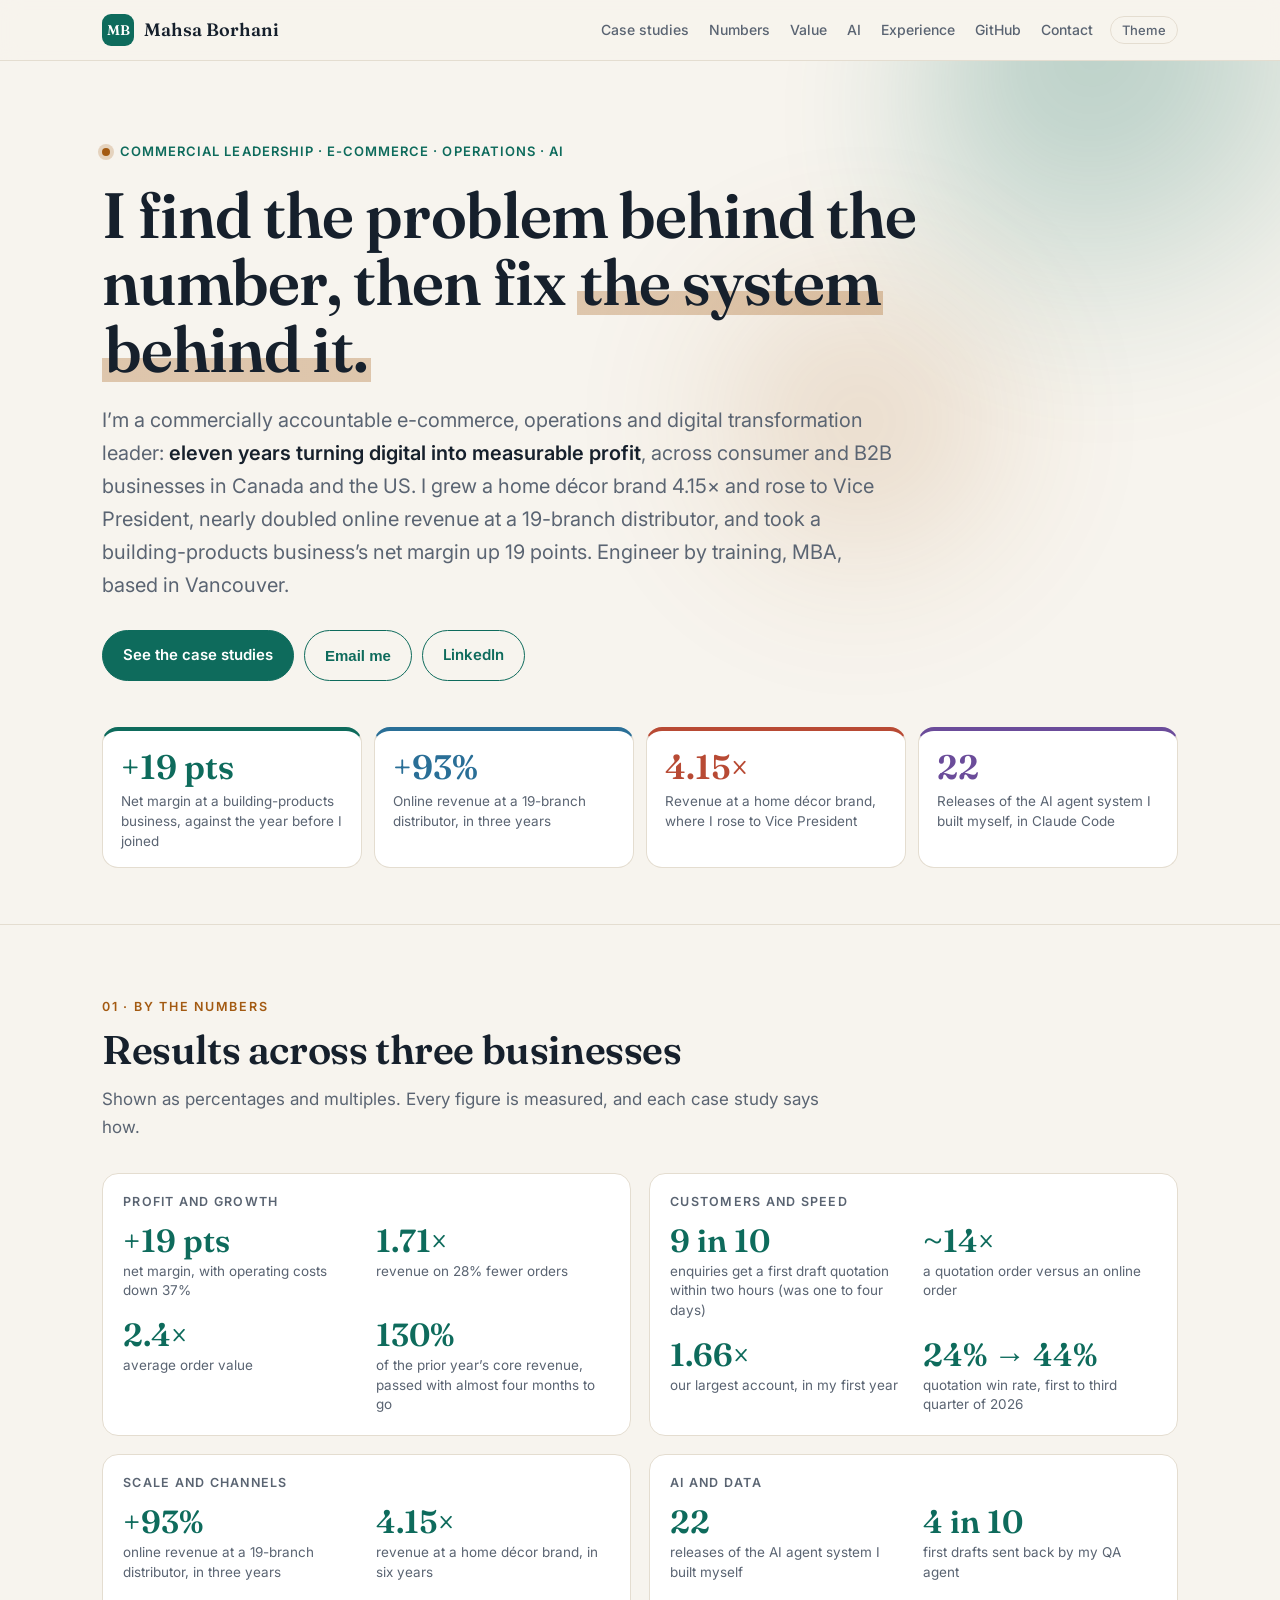
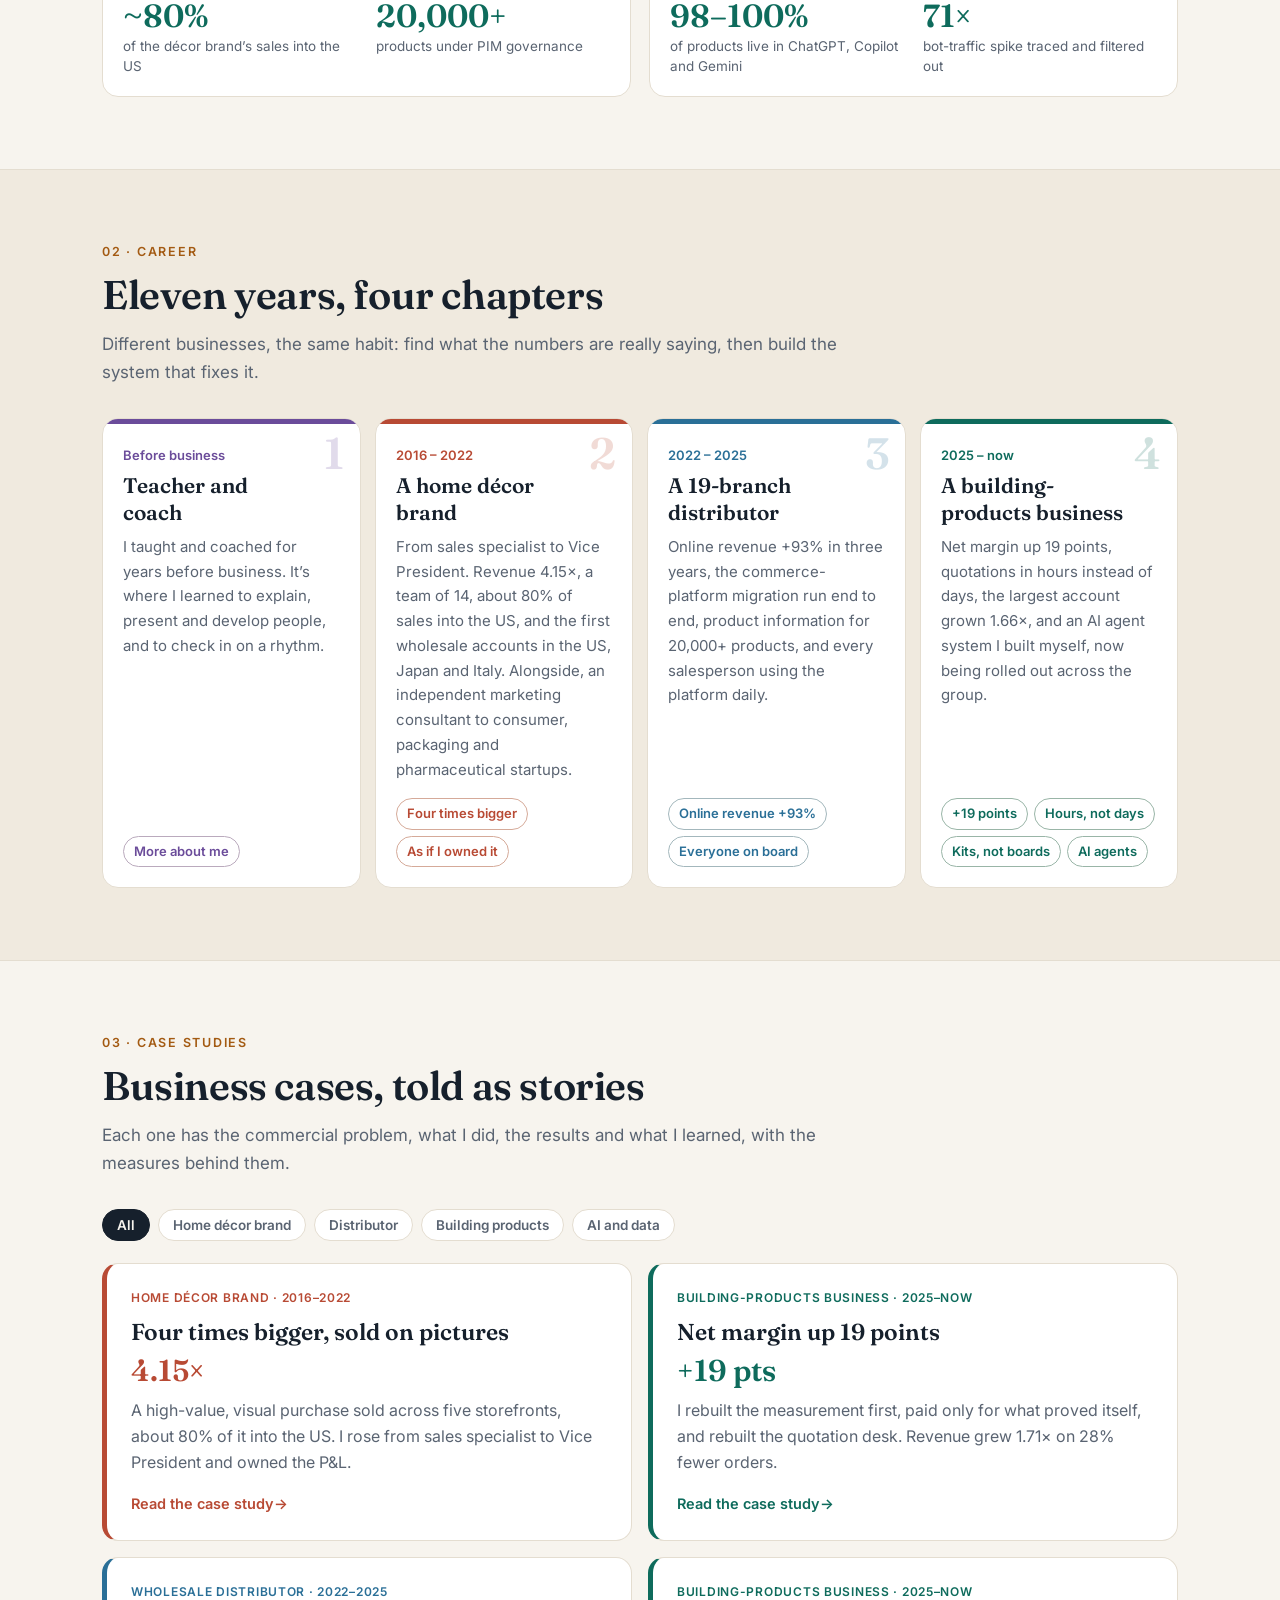
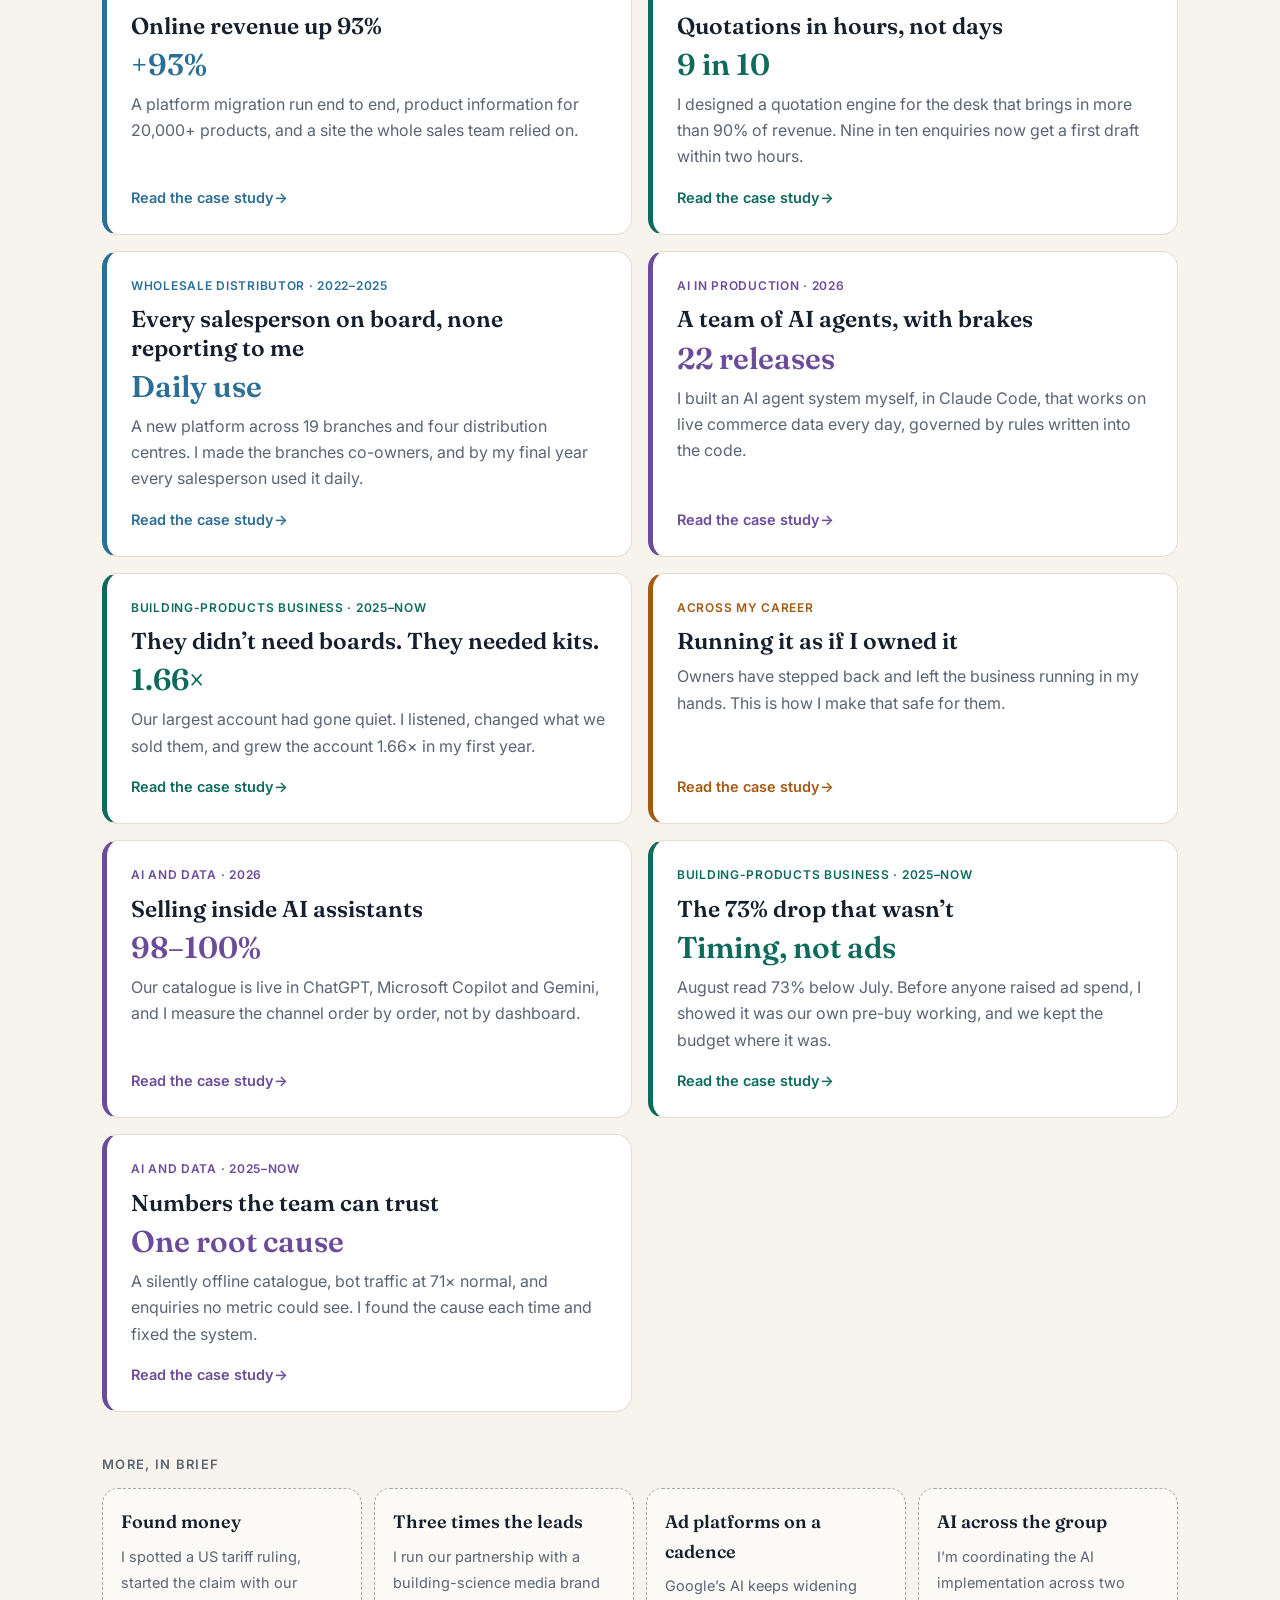
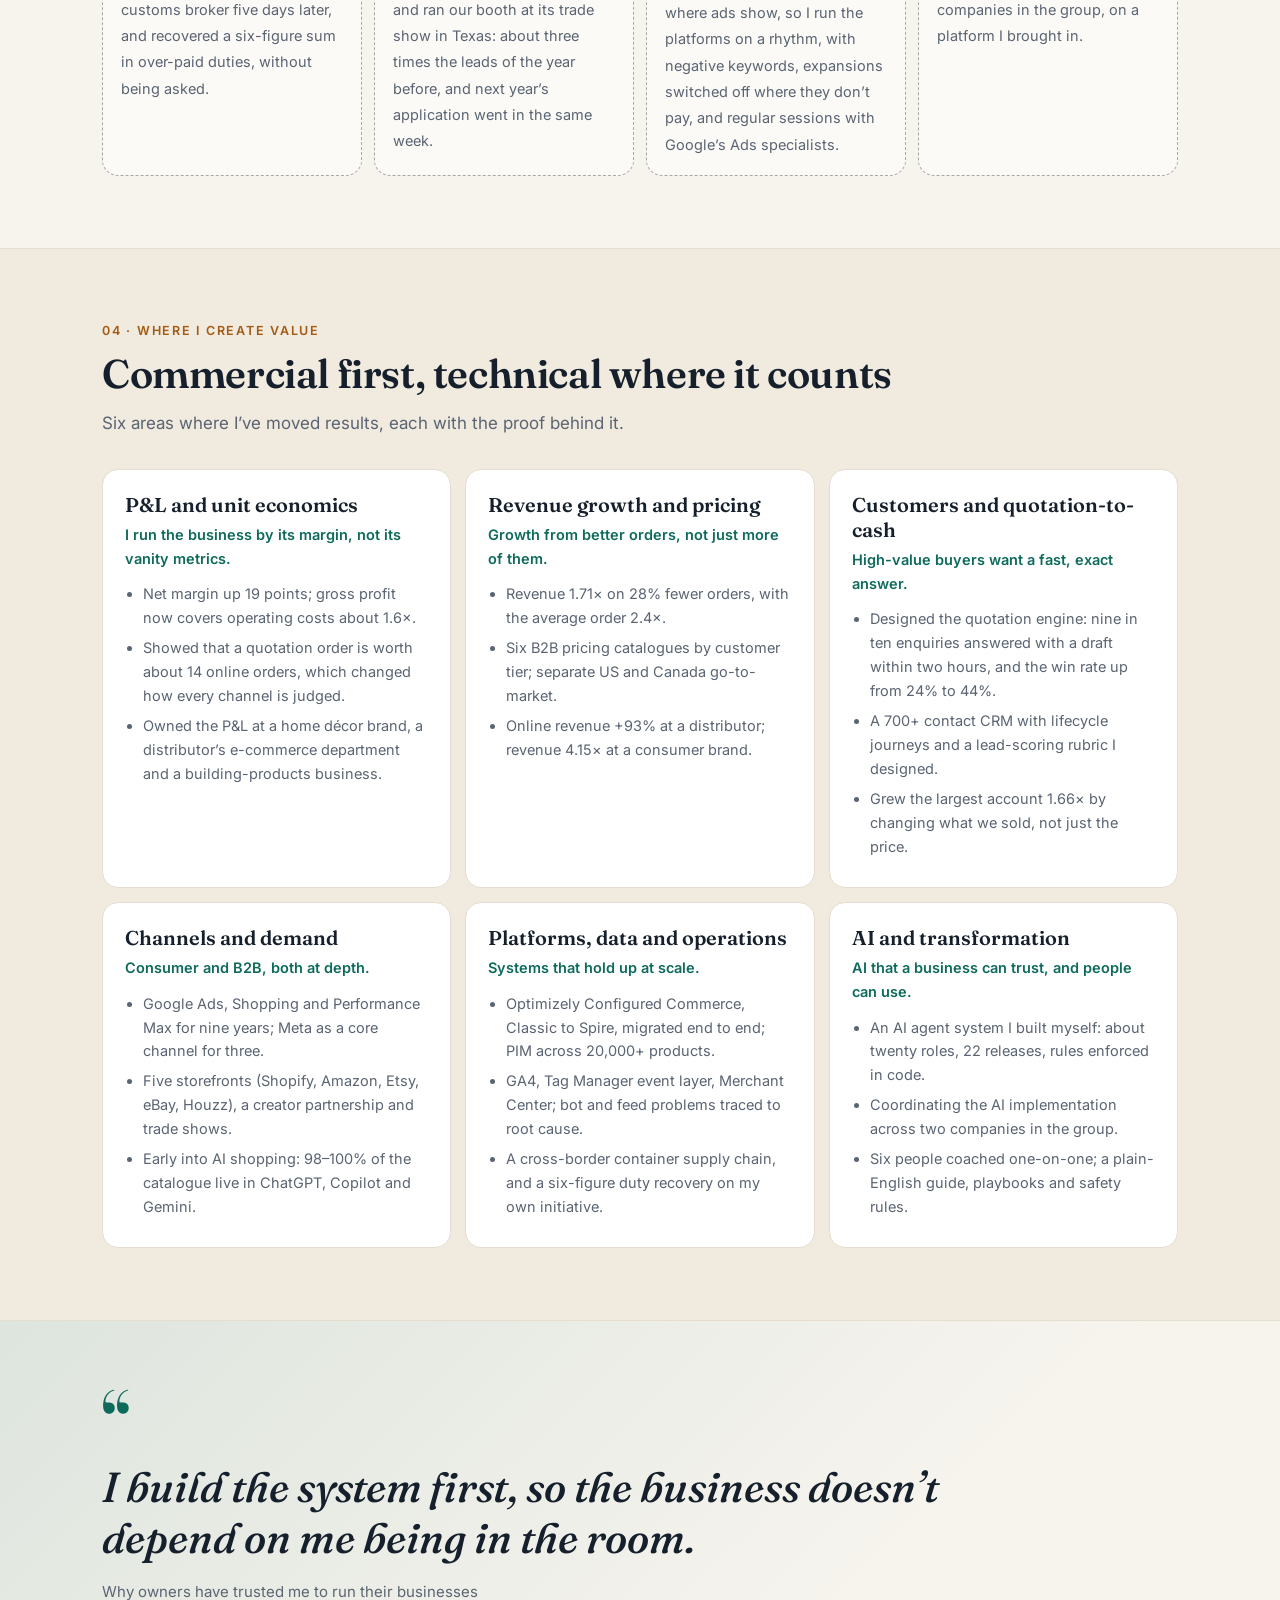
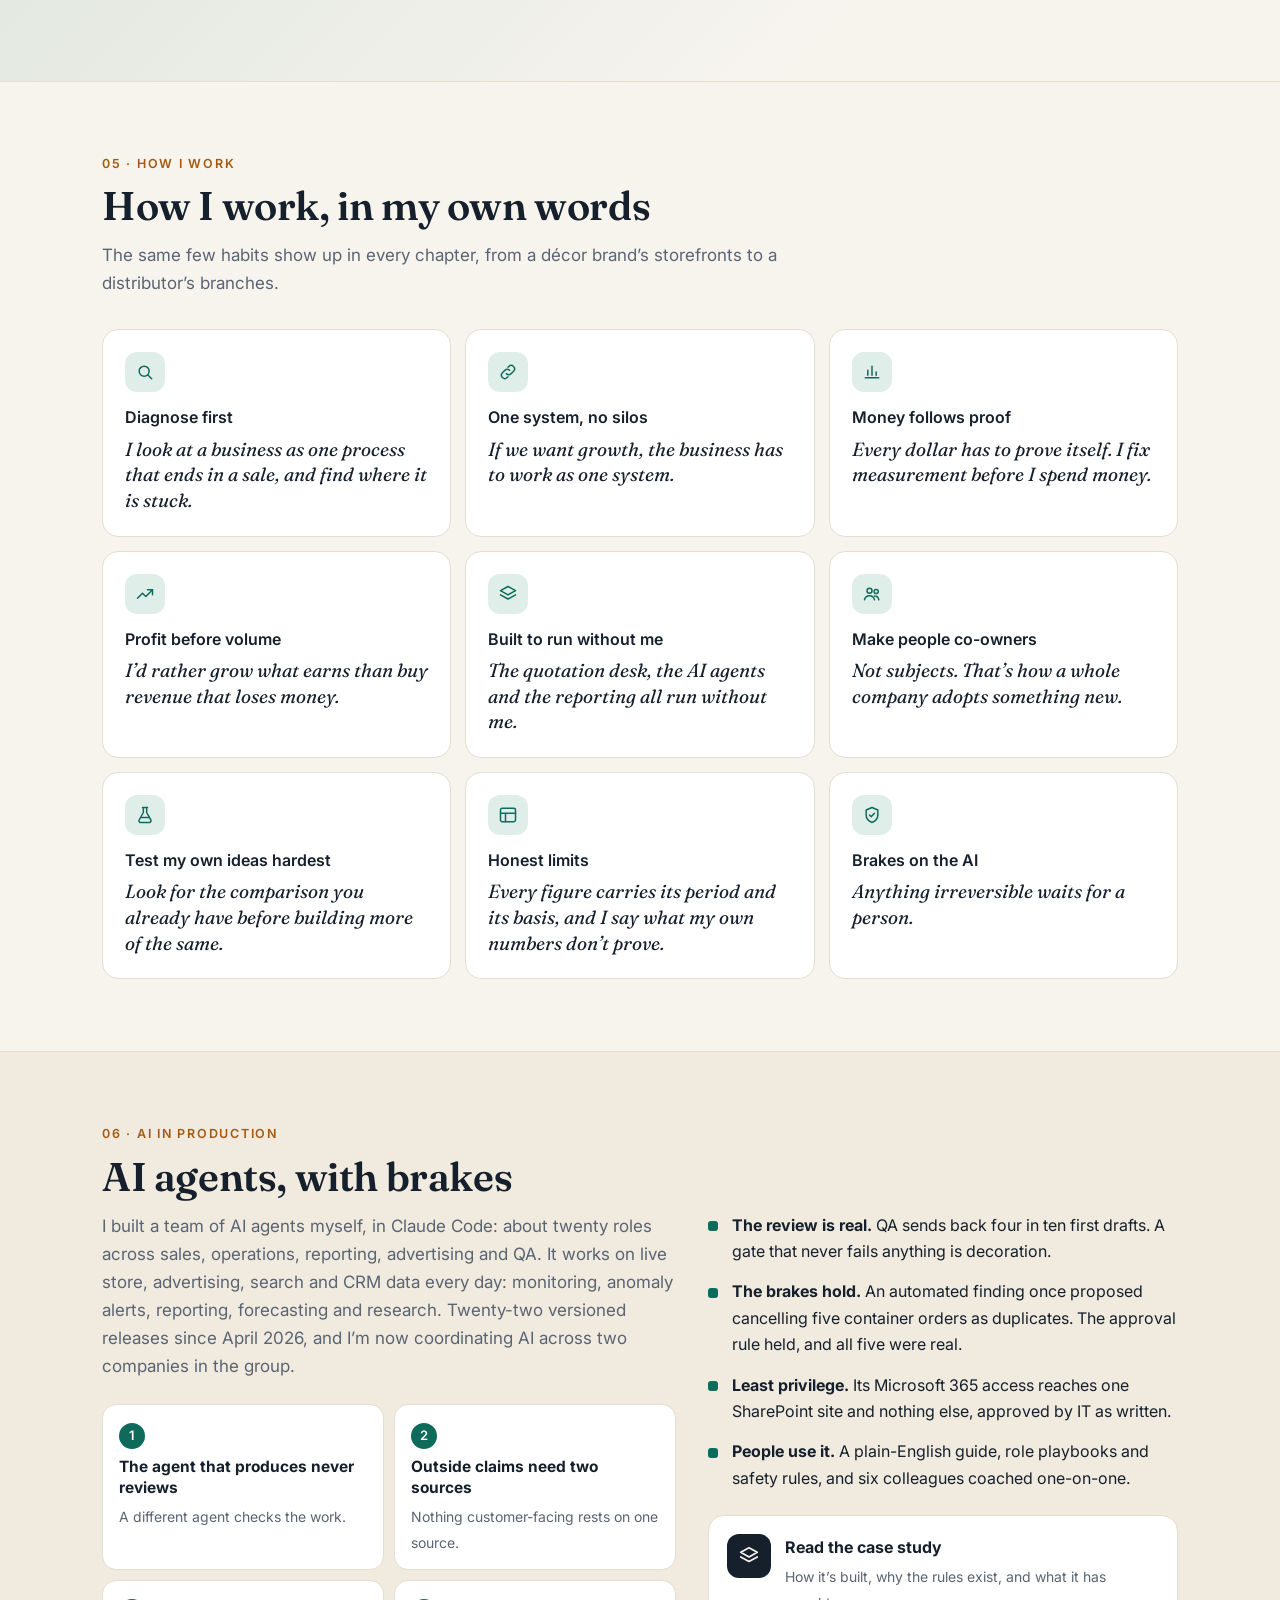
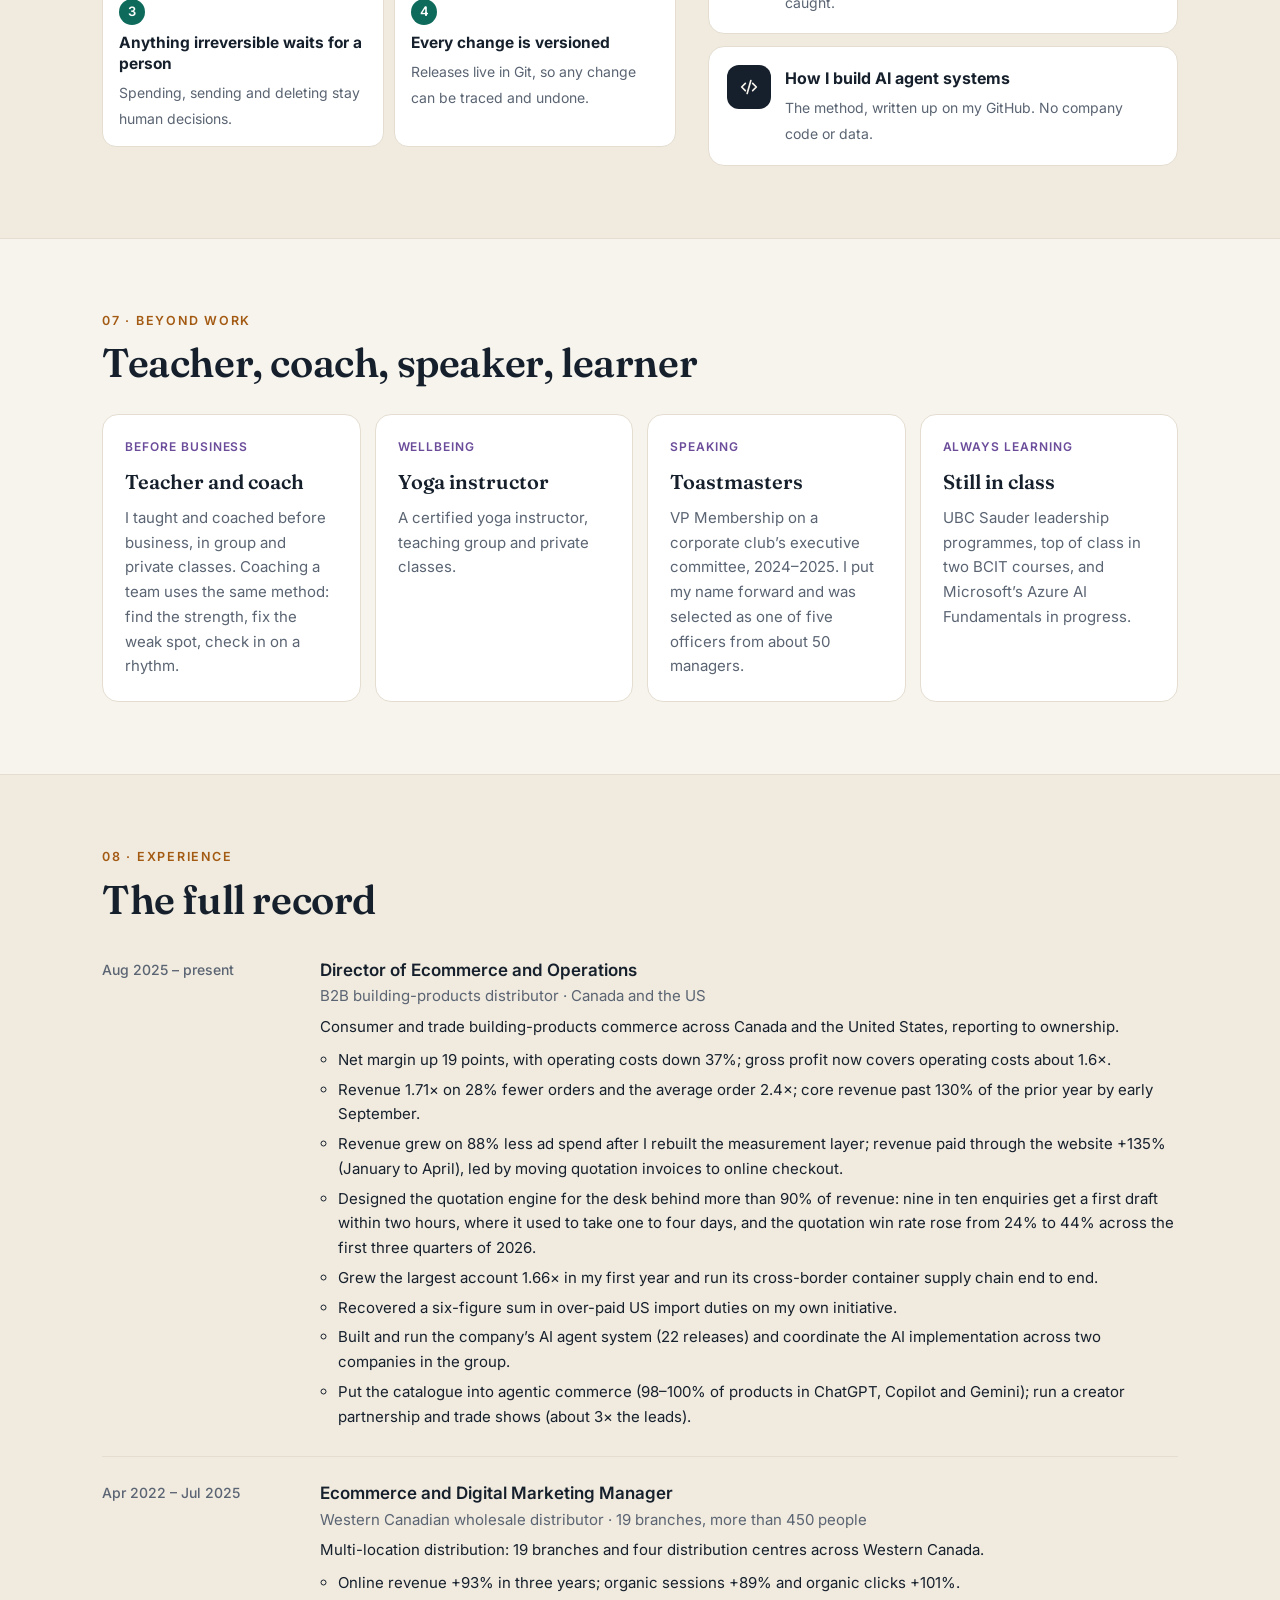
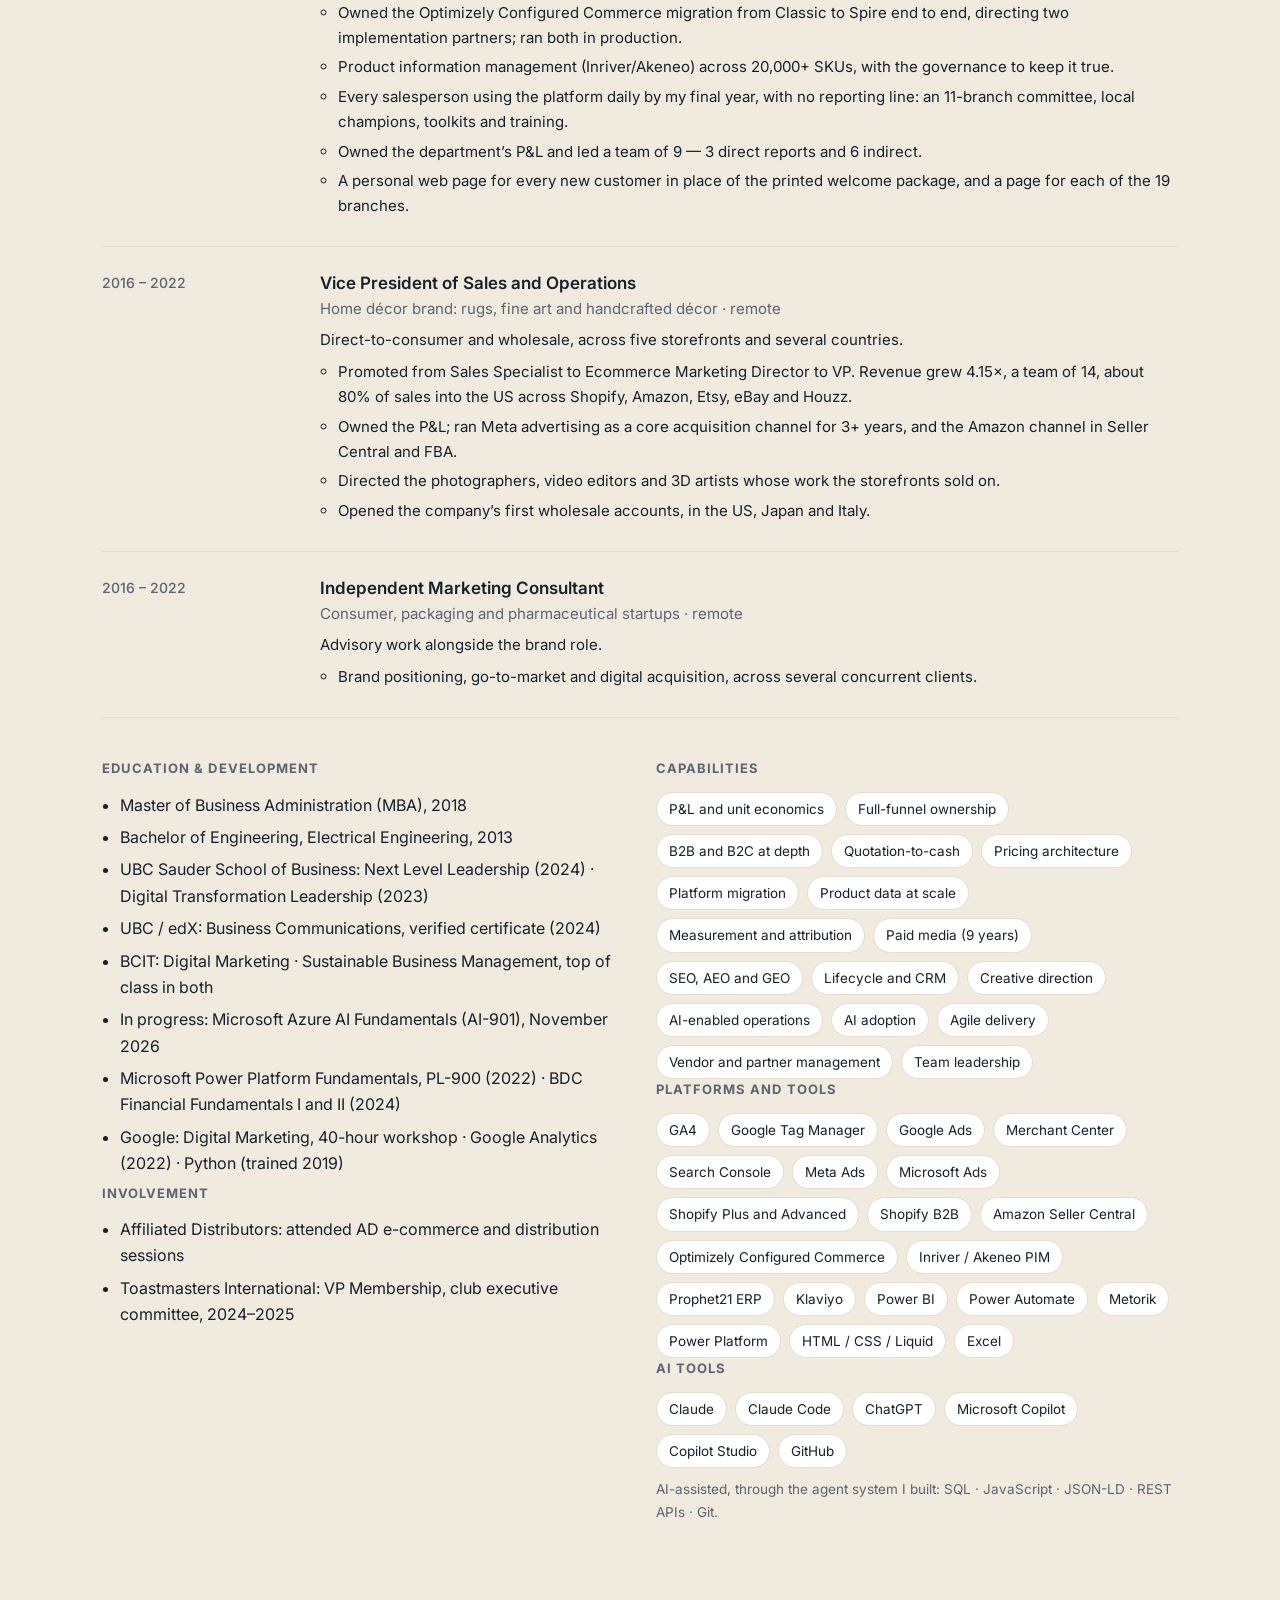
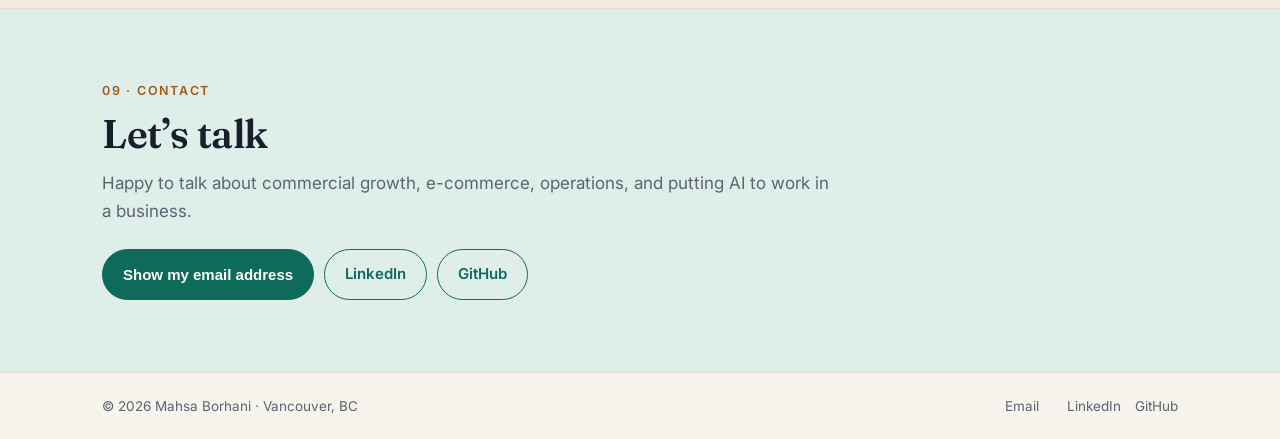
==== commit 3e6e0b3b: "Method in her words, quotation win rate, AI scale, email shown only on click" ====
--- a/index.html
+++ b/index.html
@@ -43,7 +43,7 @@
       19 points. Engineer by training, MBA, based in Vancouver.</p>
     <div class="cta reveal">
       <a class="btn primary" href="#work">See the case studies</a>
-      <a class="btn ghost" href="mailto:mahsa.borh@gmail.com">Email me</a>
+      <button type="button" class="btn ghost email-btn" data-a="moc.liamg" data-b="hrob.asham">Email me</button>
       <a class="btn ghost" href="https://www.linkedin.com/in/mahsa-borhani" rel="noopener">LinkedIn</a>
     </div>
     <ul class="stats reveal">
@@ -62,7 +62,7 @@
     <p class="section-lede">Shown as percentages and multiples. Every figure is measured, and each case study says how.</p>
     <div class="numbers">
       <div class="num-group reveal"><h3>Profit and growth</h3><div class="num-grid"><div class="num"><b>+19 pts</b><span>net margin, with operating costs down 37%</span></div><div class="num"><b>1.71×</b><span>revenue on 28% fewer orders</span></div><div class="num"><b>2.4×</b><span>average order value</span></div><div class="num"><b>130%</b><span>of the prior year’s core revenue, passed with almost four months to go</span></div></div></div>
-      <div class="num-group reveal"><h3>Customers and speed</h3><div class="num-grid"><div class="num"><b>9 in 10</b><span>enquiries get a first draft quotation within two hours (was one to four days)</span></div><div class="num"><b>~14×</b><span>a quotation order versus an online order</span></div><div class="num"><b>1.66×</b><span>our largest account, in my first year</span></div><div class="num"><b>3×</b><span>trade-show leads, year over year</span></div></div></div>
+      <div class="num-group reveal"><h3>Customers and speed</h3><div class="num-grid"><div class="num"><b>9 in 10</b><span>enquiries get a first draft quotation within two hours (was one to four days)</span></div><div class="num"><b>~14×</b><span>a quotation order versus an online order</span></div><div class="num"><b>1.66×</b><span>our largest account, in my first year</span></div><div class="num"><b>24% → 44%</b><span>quotation win rate, first to third quarter of 2026</span></div></div></div>
       <div class="num-group reveal"><h3>Scale and channels</h3><div class="num-grid"><div class="num"><b>+93%</b><span>online revenue at a 19-branch distributor, in three years</span></div><div class="num"><b>4.15×</b><span>revenue at a home décor brand, in six years</span></div><div class="num"><b>~80%</b><span>of the décor brand’s sales into the US</span></div><div class="num"><b>20,000+</b><span>products under PIM governance</span></div></div></div>
       <div class="num-group reveal"><h3>AI and data</h3><div class="num-grid"><div class="num"><b>22</b><span>releases of the AI agent system I built myself</span></div><div class="num"><b>4 in 10</b><span>first drafts sent back by my QA agent</span></div><div class="num"><b>98–100%</b><span>of products live in ChatGPT, Copilot and Gemini</span></div><div class="num"><b>71×</b><span>bot-traffic spike traced and filtered out</span></div></div></div>
     </div>
@@ -78,8 +78,8 @@
       <article class="chapter reveal" style="--c:var(--c0)"><span class="num-big">1</span>
         <p class="years">Before business</p>
         <h3>Teacher and coach</h3>
-        <p>Math, physics, English and yoga, in group and private classes, and more than two years mentoring students for university
-          entrance exams. It’s where I learned to explain, present and develop people.</p>
+        <p>I taught and coached for years before business. It’s where I learned to explain, present and develop people, and to
+          check in on a rhythm.</p>
         <div class="go"><a href="#beyond">More about me</a></div>
       </article>
       <article class="chapter reveal" style="--c:var(--c1)"><span class="num-big">2</span>
@@ -210,7 +210,7 @@
     <div class="pillars">
       <article class="pillar reveal"><h3>P&amp;L and unit economics</h3><p class="lead">I run the business by its margin, not its vanity metrics.</p><ul><li>Net margin up 19 points; gross profit now covers operating costs about 1.6×.</li><li>Showed that a quotation order is worth about 14 online orders, which changed how every channel is judged.</li><li>Owned the P&amp;L at a home décor brand, a distributor’s e-commerce department and a building-products business.</li></ul></article>
       <article class="pillar reveal"><h3>Revenue growth and pricing</h3><p class="lead">Growth from better orders, not just more of them.</p><ul><li>Revenue 1.71× on 28% fewer orders, with the average order 2.4×.</li><li>Six B2B pricing catalogues by customer tier; separate US and Canada go-to-market.</li><li>Online revenue +93% at a distributor; revenue 4.15× at a consumer brand.</li></ul></article>
-      <article class="pillar reveal"><h3>Customers and quotation-to-cash</h3><p class="lead">High-value buyers want a fast, exact answer.</p><ul><li>Designed the quotation engine: nine in ten enquiries answered with a draft within two hours.</li><li>A 700+ contact CRM with lifecycle journeys and a lead-scoring rubric I designed.</li><li>Grew the largest account 1.66× by changing what we sold, not just the price.</li></ul></article>
+      <article class="pillar reveal"><h3>Customers and quotation-to-cash</h3><p class="lead">High-value buyers want a fast, exact answer.</p><ul><li>Designed the quotation engine: nine in ten enquiries answered with a draft within two hours, and the win rate up from 24% to 44%.</li><li>A 700+ contact CRM with lifecycle journeys and a lead-scoring rubric I designed.</li><li>Grew the largest account 1.66× by changing what we sold, not just the price.</li></ul></article>
       <article class="pillar reveal"><h3>Channels and demand</h3><p class="lead">Consumer and B2B, both at depth.</p><ul><li>Google Ads, Shopping and Performance Max for nine years; Meta as a core channel for three.</li><li>Five storefronts (Shopify, Amazon, Etsy, eBay, Houzz), a creator partnership and trade shows.</li><li>Early into AI shopping: 98–100% of the catalogue live in ChatGPT, Copilot and Gemini.</li></ul></article>
       <article class="pillar reveal"><h3>Platforms, data and operations</h3><p class="lead">Systems that hold up at scale.</p><ul><li>Optimizely Configured Commerce, Classic to Spire, migrated end to end; PIM across 20,000+ products.</li><li>GA4, Tag Manager event layer, Merchant Center; bot and feed problems traced to root cause.</li><li>A cross-border container supply chain, and a six-figure duty recovery on my own initiative.</li></ul></article>
       <article class="pillar reveal"><h3>AI and transformation</h3><p class="lead">AI that a business can trust, and people can use.</p><ul><li>An AI agent system I built myself: about twenty roles, 22 releases, rules enforced in code.</li><li>Coordinating the AI implementation across two companies in the group.</li><li>Six people coached one-on-one; a plain-English guide, playbooks and safety rules.</li></ul></article>
@@ -228,15 +228,18 @@
 <section class="band" id="how">
   <div class="wrap">
     <p class="kicker">05 · How I work</p>
-    <h2>Six habits behind the results</h2>
+    <h2>How I work, in my own words</h2>
     <p class="section-lede">The same few habits show up in every chapter, from a décor brand’s storefronts to a distributor’s branches.</p>
     <div class="principles">
-      <div class="principle reveal"><span class="ico"><svg width="20" height="20" viewBox="0 0 24 24" fill="none" stroke="currentColor" stroke-width="1.8" stroke-linecap="round" stroke-linejoin="round" aria-hidden="true"><path d="M4 19h16M7 16V10M12 16V5M17 16v-4"/></svg></span><h3>Measure before spending</h3><p>Money follows proof.</p></div>
-      <div class="principle reveal"><span class="ico"><svg width="20" height="20" viewBox="0 0 24 24" fill="none" stroke="currentColor" stroke-width="1.8" stroke-linecap="round" stroke-linejoin="round" aria-hidden="true"><path d="M12 3 3 8l9 5 9-5-9-5Z"/><path d="m3 13 9 5 9-5"/></svg></span><h3>Build the system first</h3><p>The quotation desk, the AI agents and the reporting all run without me.</p></div>
+      <div class="principle reveal"><span class="ico"><svg width="20" height="20" viewBox="0 0 24 24" fill="none" stroke="currentColor" stroke-width="1.8" stroke-linecap="round" stroke-linejoin="round" aria-hidden="true"><circle cx="11" cy="11" r="6"/><path d="m20 20-4.5-4.5"/></svg></span><h3>Diagnose first</h3><p>I look at a business as one process that ends in a sale, and find where it is stuck.</p></div>
+      <div class="principle reveal"><span class="ico"><svg width="20" height="20" viewBox="0 0 24 24" fill="none" stroke="currentColor" stroke-width="1.8" stroke-linecap="round" stroke-linejoin="round" aria-hidden="true"><path d="M10 14a4 4 0 0 0 5.66 0l3-3a4 4 0 0 0-5.66-5.66l-1 1"/><path d="M14 10a4 4 0 0 0-5.66 0l-3 3a4 4 0 0 0 5.66 5.66l1-1"/></svg></span><h3>One system, no silos</h3><p>If we want growth, the business has to work as one system.</p></div>
+      <div class="principle reveal"><span class="ico"><svg width="20" height="20" viewBox="0 0 24 24" fill="none" stroke="currentColor" stroke-width="1.8" stroke-linecap="round" stroke-linejoin="round" aria-hidden="true"><path d="M4 19h16M7 16V10M12 16V5M17 16v-4"/></svg></span><h3>Money follows proof</h3><p>Every dollar has to prove itself. I fix measurement before I spend money.</p></div>
+      <div class="principle reveal"><span class="ico"><svg width="20" height="20" viewBox="0 0 24 24" fill="none" stroke="currentColor" stroke-width="1.8" stroke-linecap="round" stroke-linejoin="round" aria-hidden="true"><path d="m3 17 6-6 4 4 8-8"/><path d="M15 7h6v6"/></svg></span><h3>Profit before volume</h3><p>I’d rather grow what earns than buy revenue that loses money.</p></div>
+      <div class="principle reveal"><span class="ico"><svg width="20" height="20" viewBox="0 0 24 24" fill="none" stroke="currentColor" stroke-width="1.8" stroke-linecap="round" stroke-linejoin="round" aria-hidden="true"><path d="M12 3 3 8l9 5 9-5-9-5Z"/><path d="m3 13 9 5 9-5"/></svg></span><h3>Built to run without me</h3><p>The quotation desk, the AI agents and the reporting all run without me.</p></div>
       <div class="principle reveal"><span class="ico"><svg width="20" height="20" viewBox="0 0 24 24" fill="none" stroke="currentColor" stroke-width="1.8" stroke-linecap="round" stroke-linejoin="round" aria-hidden="true"><circle cx="9" cy="8" r="3"/><circle cx="17" cy="9" r="2.5"/><path d="M3 19c.6-3.2 3-5 6-5s5.4 1.8 6 5M15 14.5c2.6 0 4.6 1.5 5.2 4.5"/></svg></span><h3>Make people co-owners</h3><p>Not subjects. That’s how a whole company adopts something new.</p></div>
       <div class="principle reveal"><span class="ico"><svg width="20" height="20" viewBox="0 0 24 24" fill="none" stroke="currentColor" stroke-width="1.8" stroke-linecap="round" stroke-linejoin="round" aria-hidden="true"><path d="M9 3h6M10 3v6l-5 9a2 2 0 0 0 1.8 3h10.4a2 2 0 0 0 1.8-3l-5-9V3"/><path d="M7.5 15h9"/></svg></span><h3>Test my own ideas hardest</h3><p>Look for the comparison you already have before building more of the same.</p></div>
-      <div class="principle reveal"><span class="ico"><svg width="20" height="20" viewBox="0 0 24 24" fill="none" stroke="currentColor" stroke-width="1.8" stroke-linecap="round" stroke-linejoin="round" aria-hidden="true"><rect x="3" y="4" width="18" height="16" rx="2"/><path d="M3 10h18M9 10v10"/></svg></span><h3>Trust the order table</h3><p>Over the dashboard. Dashboards aggregate, and exceptions hide inside the totals.</p></div>
-      <div class="principle reveal"><span class="ico"><svg width="20" height="20" viewBox="0 0 24 24" fill="none" stroke="currentColor" stroke-width="1.8" stroke-linecap="round" stroke-linejoin="round" aria-hidden="true"><path d="M12 3 5 6v6c0 4.2 3 7.4 7 9 4-1.6 7-4.8 7-9V6l-7-3Z"/><path d="m9 12 2 2 4-4"/></svg></span><h3>Keep brakes on the AI</h3><p>Anything irreversible waits for a person.</p></div>
+      <div class="principle reveal"><span class="ico"><svg width="20" height="20" viewBox="0 0 24 24" fill="none" stroke="currentColor" stroke-width="1.8" stroke-linecap="round" stroke-linejoin="round" aria-hidden="true"><rect x="3" y="4" width="18" height="16" rx="2"/><path d="M3 10h18M9 10v10"/></svg></span><h3>Honest limits</h3><p>Every figure carries its period and its basis, and I say what my own numbers don’t prove.</p></div>
+      <div class="principle reveal"><span class="ico"><svg width="20" height="20" viewBox="0 0 24 24" fill="none" stroke="currentColor" stroke-width="1.8" stroke-linecap="round" stroke-linejoin="round" aria-hidden="true"><path d="M12 3 5 6v6c0 4.2 3 7.4 7 9 4-1.6 7-4.8 7-9V6l-7-3Z"/><path d="m9 12 2 2 4-4"/></svg></span><h3>Brakes on the AI</h3><p>Anything irreversible waits for a person.</p></div>
     </div>
   </div>
 </section>
@@ -286,9 +289,8 @@
     <h2>Teacher, coach, speaker, learner</h2>
     <div class="beyond">
       <div class="b-card reveal"><p class="tag">Before business</p><h3>Teacher and coach</h3>
-        <p>I taught math, physics and English, in group and private classes, and for more than two years mentored students preparing
-          for university entrance exams, with check-ins every two weeks. Coaching a team uses the same method: find the strength, fix
-          the weak spot, check in on a rhythm.</p></div>
+        <p>I taught and coached before business, in group and private classes. Coaching a team uses the same method: find the
+          strength, fix the weak spot, check in on a rhythm.</p></div>
       <div class="b-card reveal"><p class="tag">Wellbeing</p><h3>Yoga instructor</h3>
         <p>A certified yoga instructor, teaching group and private classes.</p></div>
       <div class="b-card reveal"><p class="tag">Speaking</p><h3>Toastmasters</h3>
@@ -306,7 +308,7 @@
     <h2>The full record</h2>
     <ul class="timeline xp">
       <li class="xp-item reveal"><div class="when">Aug 2025 – present</div><div>
-        <div class="role">Director of Ecommerce and Operations</div><div class="org">B2B building-products distributor · Canada and the US</div><p class="scope">Consumer and trade building-products commerce across Canada and the United States, reporting to ownership.</p><ul><li>Net margin up 19 points, with operating costs down 37%; gross profit now covers operating costs about 1.6×.</li><li>Revenue 1.71× on 28% fewer orders and the average order 2.4×; core revenue past 130% of the prior year by early September.</li><li>Revenue grew on 88% less ad spend after I rebuilt the measurement layer; revenue paid through the website +135% (January to April), led by moving quotation invoices to online checkout.</li><li>Designed the quotation engine for the desk behind more than 90% of revenue: nine in ten enquiries get a first draft within two hours, where it used to take one to four days.</li><li>Grew the largest account 1.66× in my first year and run its cross-border container supply chain end to end.</li><li>Recovered a six-figure sum in over-paid US import duties on my own initiative.</li><li>Built and run the company’s AI agent system (22 releases) and coordinate the AI implementation across two companies in the group.</li><li>Put the catalogue into agentic commerce (98–100% of products in ChatGPT, Copilot and Gemini); run a creator partnership and trade shows (about 3× the leads).</li></ul></div></li>
+        <div class="role">Director of Ecommerce and Operations</div><div class="org">B2B building-products distributor · Canada and the US</div><p class="scope">Consumer and trade building-products commerce across Canada and the United States, reporting to ownership.</p><ul><li>Net margin up 19 points, with operating costs down 37%; gross profit now covers operating costs about 1.6×.</li><li>Revenue 1.71× on 28% fewer orders and the average order 2.4×; core revenue past 130% of the prior year by early September.</li><li>Revenue grew on 88% less ad spend after I rebuilt the measurement layer; revenue paid through the website +135% (January to April), led by moving quotation invoices to online checkout.</li><li>Designed the quotation engine for the desk behind more than 90% of revenue: nine in ten enquiries get a first draft within two hours, where it used to take one to four days, and the quotation win rate rose from 24% to 44% across the first three quarters of 2026.</li><li>Grew the largest account 1.66× in my first year and run its cross-border container supply chain end to end.</li><li>Recovered a six-figure sum in over-paid US import duties on my own initiative.</li><li>Built and run the company’s AI agent system (22 releases) and coordinate the AI implementation across two companies in the group.</li><li>Put the catalogue into agentic commerce (98–100% of products in ChatGPT, Copilot and Gemini); run a creator partnership and trade shows (about 3× the leads).</li></ul></div></li>
       <li class="xp-item reveal"><div class="when">Apr 2022 – Jul 2025</div><div>
         <div class="role">Ecommerce and Digital Marketing Manager</div><div class="org">Western Canadian wholesale distributor · 19 branches, more than 450 people</div><p class="scope">Multi-location distribution: 19 branches and four distribution centres across Western Canada.</p><ul><li>Online revenue +93% in three years; organic sessions +89% and organic clicks +101%.</li><li>Owned the Optimizely Configured Commerce migration from Classic to Spire end to end, directing two implementation partners; ran both in production.</li><li>Product information management (Inriver/Akeneo) across 20,000+ SKUs, with the governance to keep it true.</li><li>Every salesperson using the platform daily by my final year, with no reporting line: an 11-branch committee, local champions, toolkits and training.</li><li>Owned the department’s P&amp;L and led a team of 9 — 3 direct reports and 6 indirect.</li><li>A personal web page for every new customer in place of the printed welcome package, and a page for each of the 19 branches.</li></ul></div></li>
       <li class="xp-item reveal"><div class="when">2016 – 2022</div><div>
@@ -337,7 +339,7 @@
         <h3 class="small">Capabilities</h3>
         <ul class="chips"><li>P&amp;L and unit economics</li><li>Full-funnel ownership</li><li>B2B and B2C at depth</li><li>Quotation-to-cash</li><li>Pricing architecture</li><li>Platform migration</li><li>Product data at scale</li><li>Measurement and attribution</li><li>Paid media (9 years)</li><li>SEO, AEO and GEO</li><li>Lifecycle and CRM</li><li>Creative direction</li><li>AI-enabled operations</li><li>AI adoption</li><li>Agile delivery</li><li>Vendor and partner management</li><li>Team leadership</li></ul>
         <h3 class="small gap">Platforms and tools</h3>
-        <ul class="chips"><li>GA4</li><li>Google Tag Manager</li><li>Google Ads</li><li>Merchant Center</li><li>Search Console</li><li>Meta Ads</li><li>Microsoft Ads</li><li>Shopify Plus and Advanced</li><li>Shopify B2B</li><li>Amazon Seller Central</li><li>Optimizely Configured Commerce</li><li>Inriver / Akeneo PIM</li><li>Prophet21 ERP</li><li>Klaviyo</li><li>Power BI</li><li>Metorik</li><li>Power Platform</li><li>HTML / CSS / Liquid</li><li>Excel</li></ul>
+        <ul class="chips"><li>GA4</li><li>Google Tag Manager</li><li>Google Ads</li><li>Merchant Center</li><li>Search Console</li><li>Meta Ads</li><li>Microsoft Ads</li><li>Shopify Plus and Advanced</li><li>Shopify B2B</li><li>Amazon Seller Central</li><li>Optimizely Configured Commerce</li><li>Inriver / Akeneo PIM</li><li>Prophet21 ERP</li><li>Klaviyo</li><li>Power BI</li><li>Power Automate</li><li>Metorik</li><li>Power Platform</li><li>HTML / CSS / Liquid</li><li>Excel</li></ul>
         <h3 class="small gap">AI tools</h3>
         <ul class="chips"><li>Claude</li><li>Claude Code</li><li>ChatGPT</li><li>Microsoft Copilot</li><li>Copilot Studio</li><li>GitHub</li></ul>
         <p class="note">AI-assisted, through the agent system I built: SQL · JavaScript · JSON-LD · REST APIs · Git.</p>
@@ -351,8 +353,9 @@
     <p class="kicker">09 · Contact</p>
     <h2>Let’s talk</h2>
     <p class="section-lede" style="margin-bottom:0">Happy to talk about commercial growth, e-commerce, operations, and putting AI to work in a business.</p>
+    <noscript><p class="note">My email address appears when JavaScript is on; you can also reach me on LinkedIn.</p></noscript>
     <div class="cta">
-      <a class="btn primary" href="mailto:mahsa.borh@gmail.com">mahsa.borh@gmail.com</a>
+      <button type="button" class="btn primary email-btn" data-a="moc.liamg" data-b="hrob.asham">Show my email address</button>
       <a class="btn ghost" href="https://www.linkedin.com/in/mahsa-borhani" rel="noopener">LinkedIn</a>
       <a class="btn ghost" href="https://github.com/mahsa-borhani" rel="noopener">GitHub</a>
     </div>
@@ -362,7 +365,7 @@
 </main>
 <footer class="foot"><div class="wrap">
   <p>© 2026 Mahsa Borhani · Vancouver, BC</p>
-  <p class="foot-links"><a href="mailto:mahsa.borh@gmail.com">Email</a><a href="https://www.linkedin.com/in/mahsa-borhani" rel="noopener">LinkedIn</a><a href="https://github.com/mahsa-borhani" rel="noopener">GitHub</a></p>
+  <p class="foot-links"><button type="button" class="link-btn email-btn" data-a="moc.liamg" data-b="hrob.asham">Email</button><a href="https://www.linkedin.com/in/mahsa-borhani" rel="noopener">LinkedIn</a><a href="https://github.com/mahsa-borhani" rel="noopener">GitHub</a></p>
 </div></footer>
 </body>
 </html>
--- a/assets/site.css
+++ b/assets/site.css
@@ -206,8 +206,13 @@
 .foot .wrap{display:flex;flex-wrap:wrap;justify-content:space-between;gap:10px}
 .foot p{margin:0}
 .foot-links a{color:var(--muted);margin-left:14px;text-decoration:none}
-.foot-links a:first-child{margin-left:0}
+.foot-links > :first-child{margin-left:0}
 .foot-links a:hover{color:var(--ink)}
+.link-btn{background:none;border:0;padding:0;margin:0;font:inherit;color:var(--muted);cursor:pointer}
+.link-btn:hover{color:var(--ink)}
+.foot-links .link-btn,.foot-links .email-link{margin-right:14px}
+.copy-btn{font:600 13px var(--body);color:var(--muted);background:var(--card);border:1px solid var(--rule);border-radius:999px;padding:8px 14px;cursor:pointer}
+.copy-btn:hover{color:var(--ink)}
 
 /* case-study pages */
 .story-hero{background:linear-gradient(180deg,color-mix(in srgb,var(--c) 13%,var(--bg)) 0%,var(--bg) 100%);padding:40px 0 36px;border-bottom:1px solid var(--rule)}
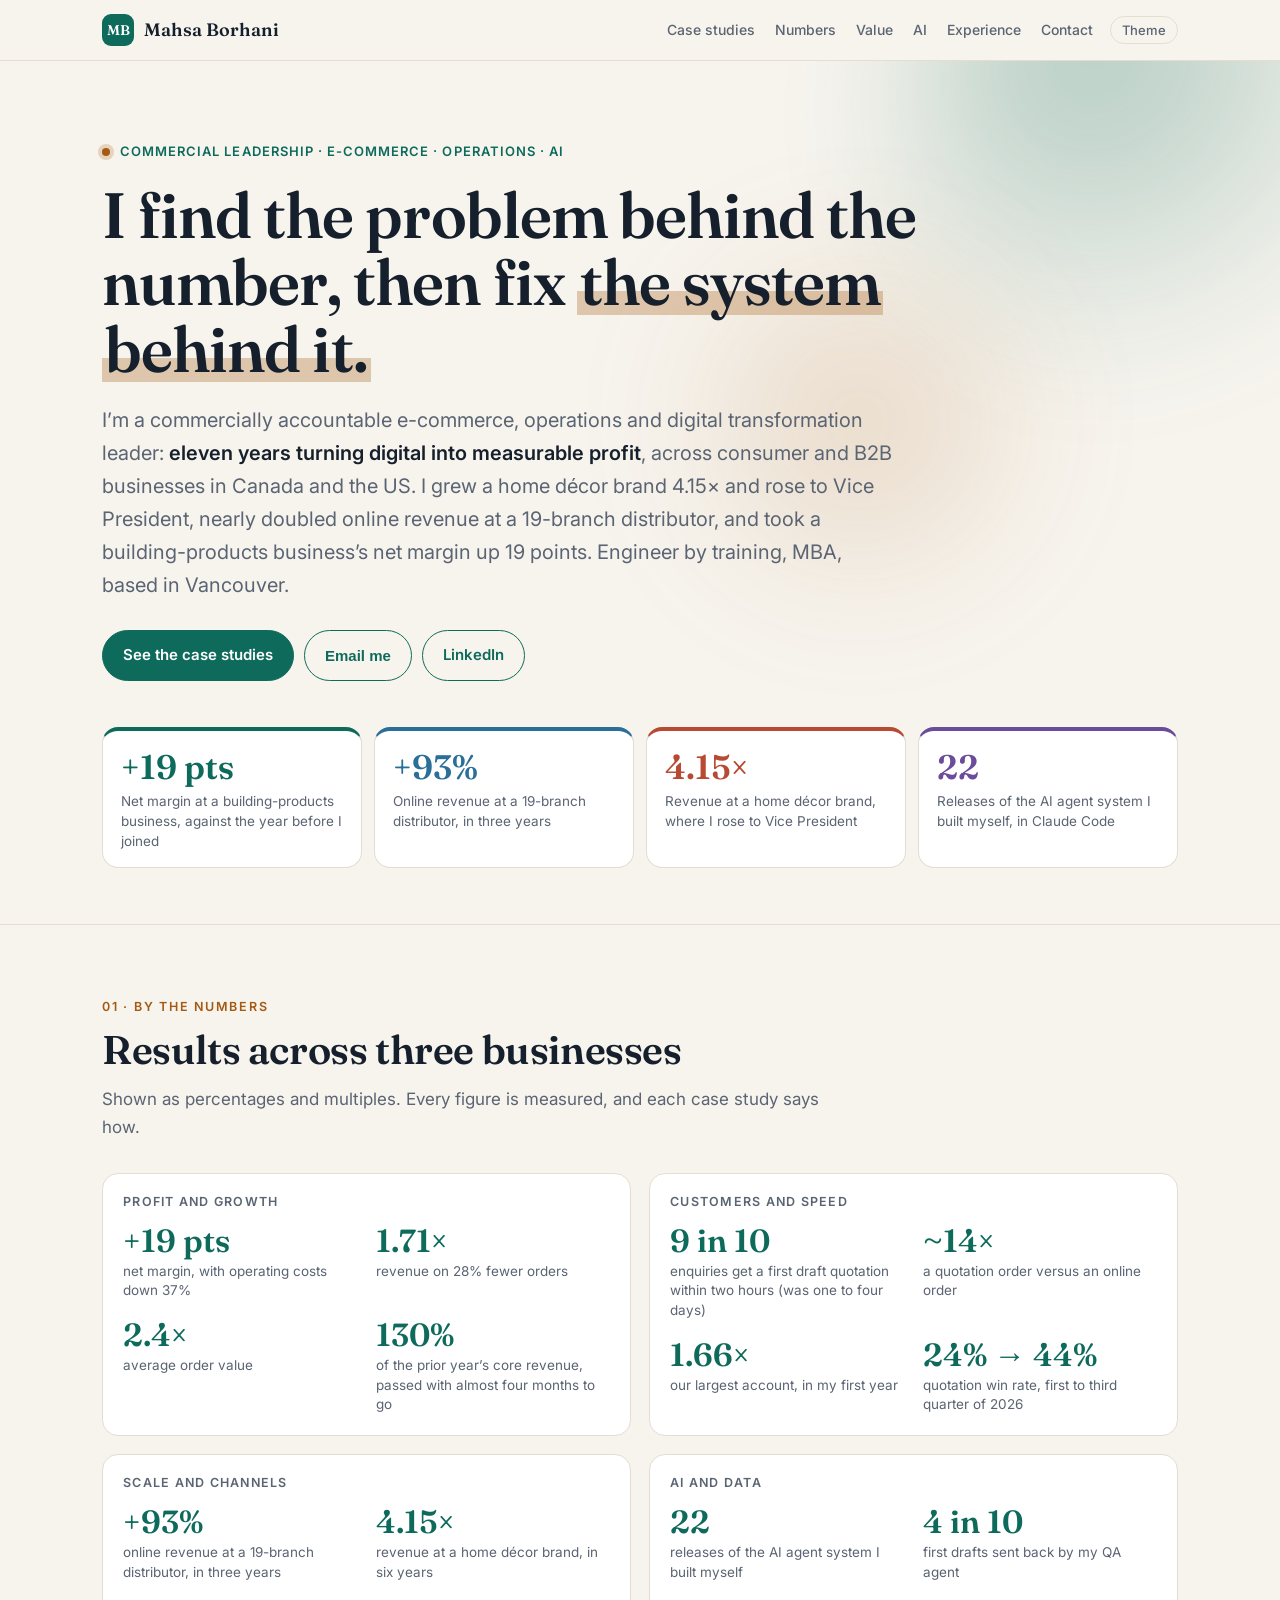
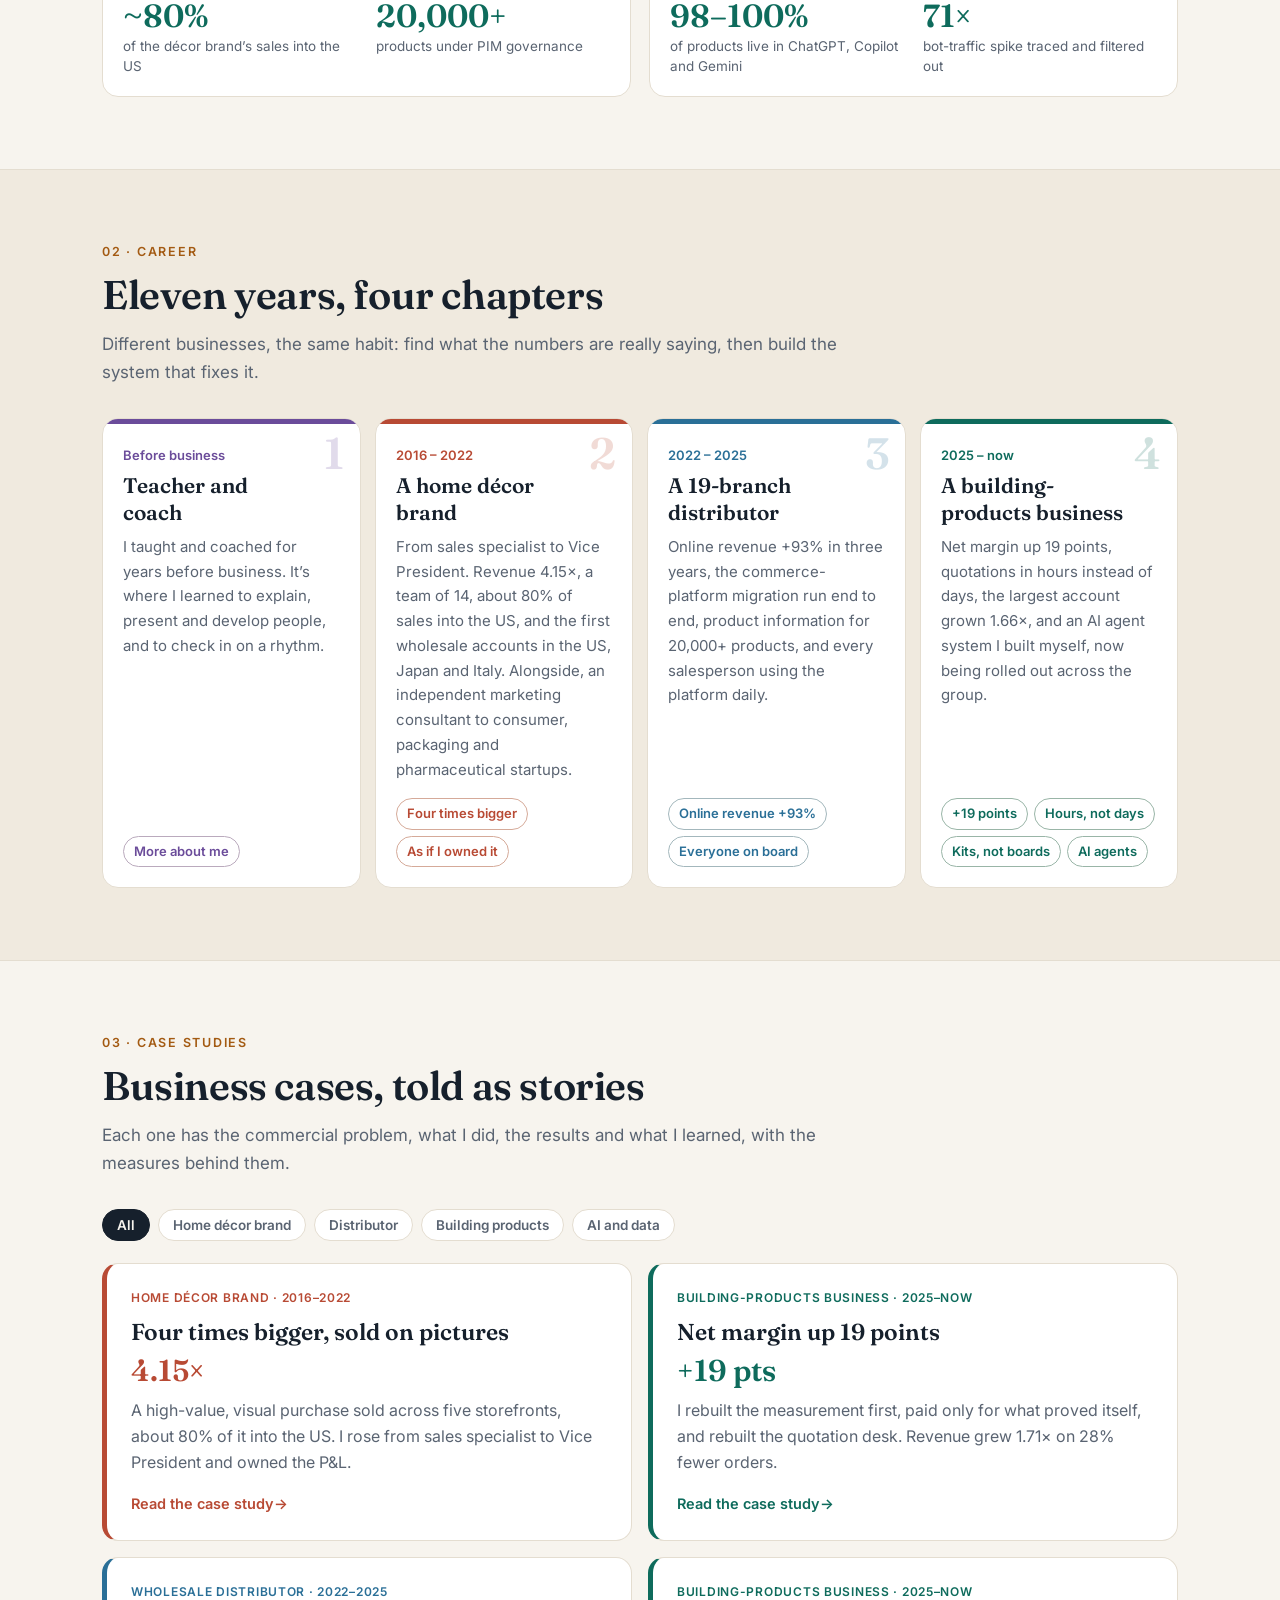
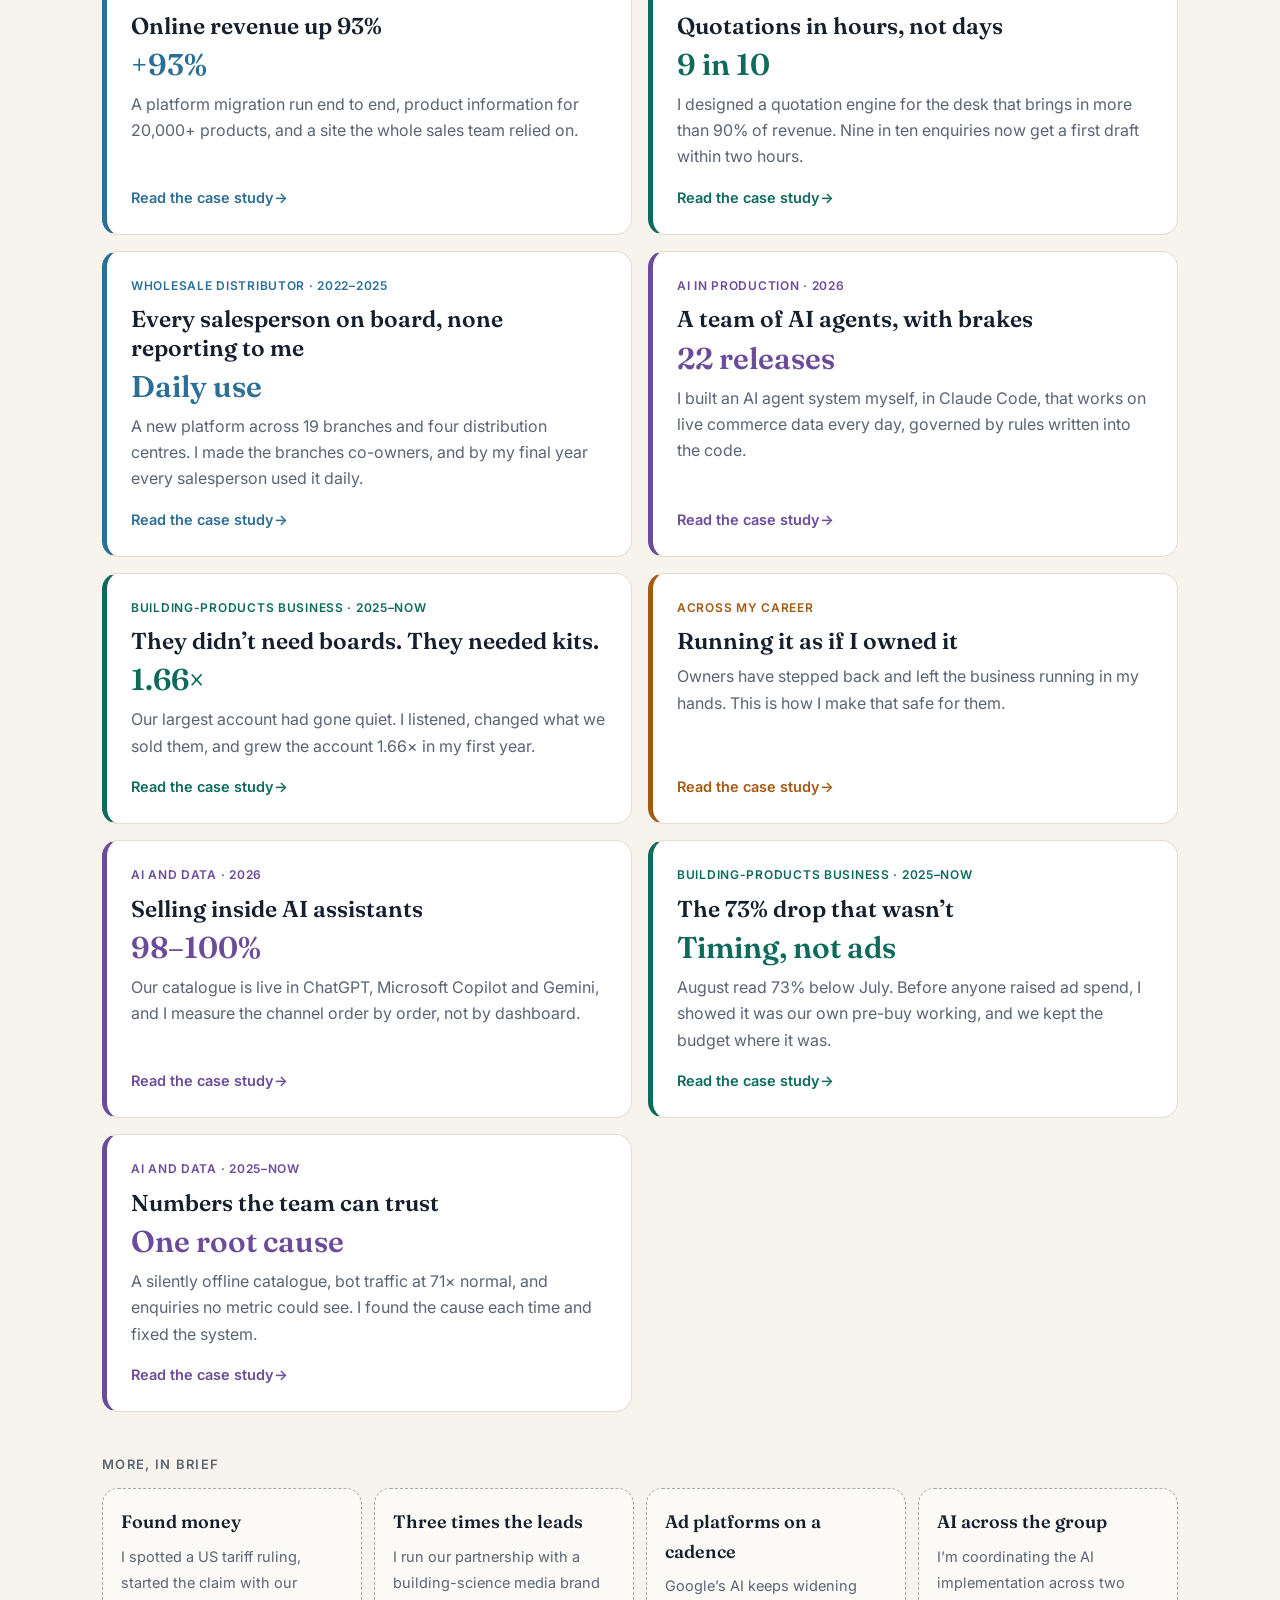
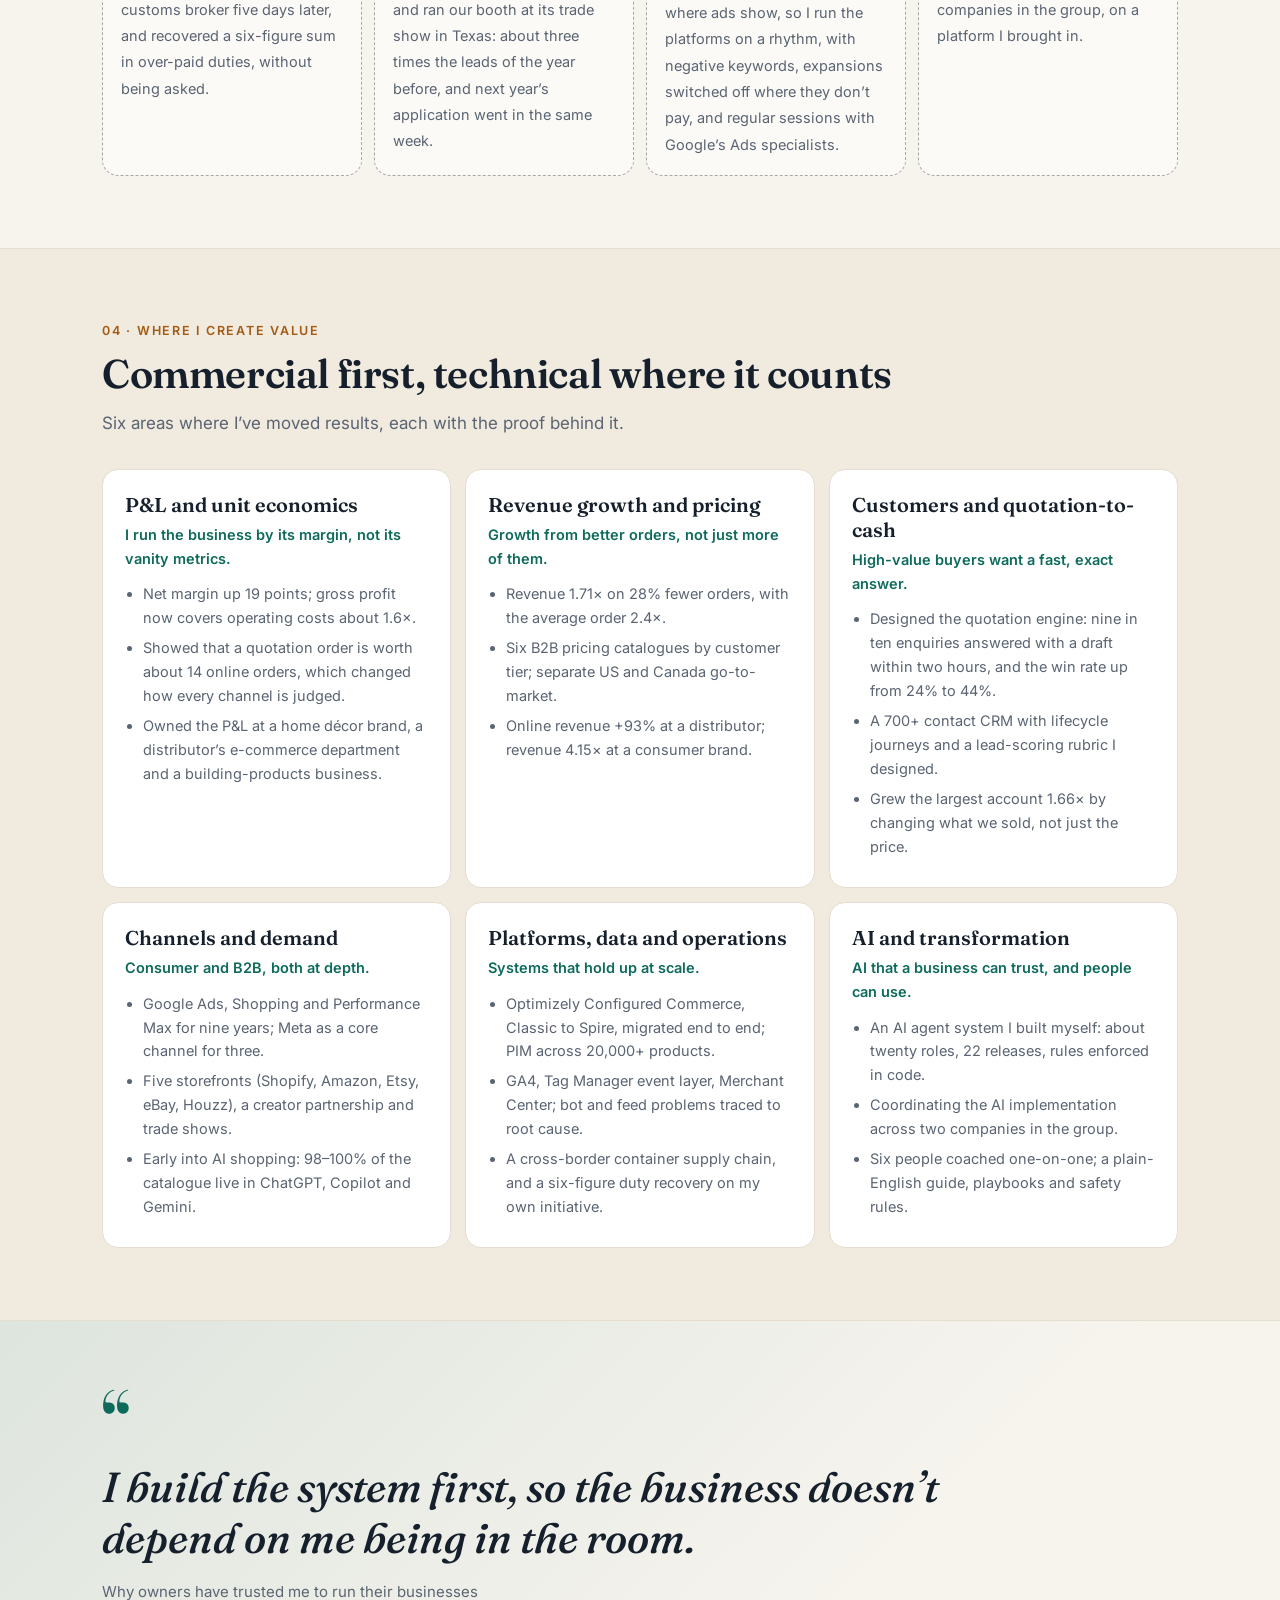
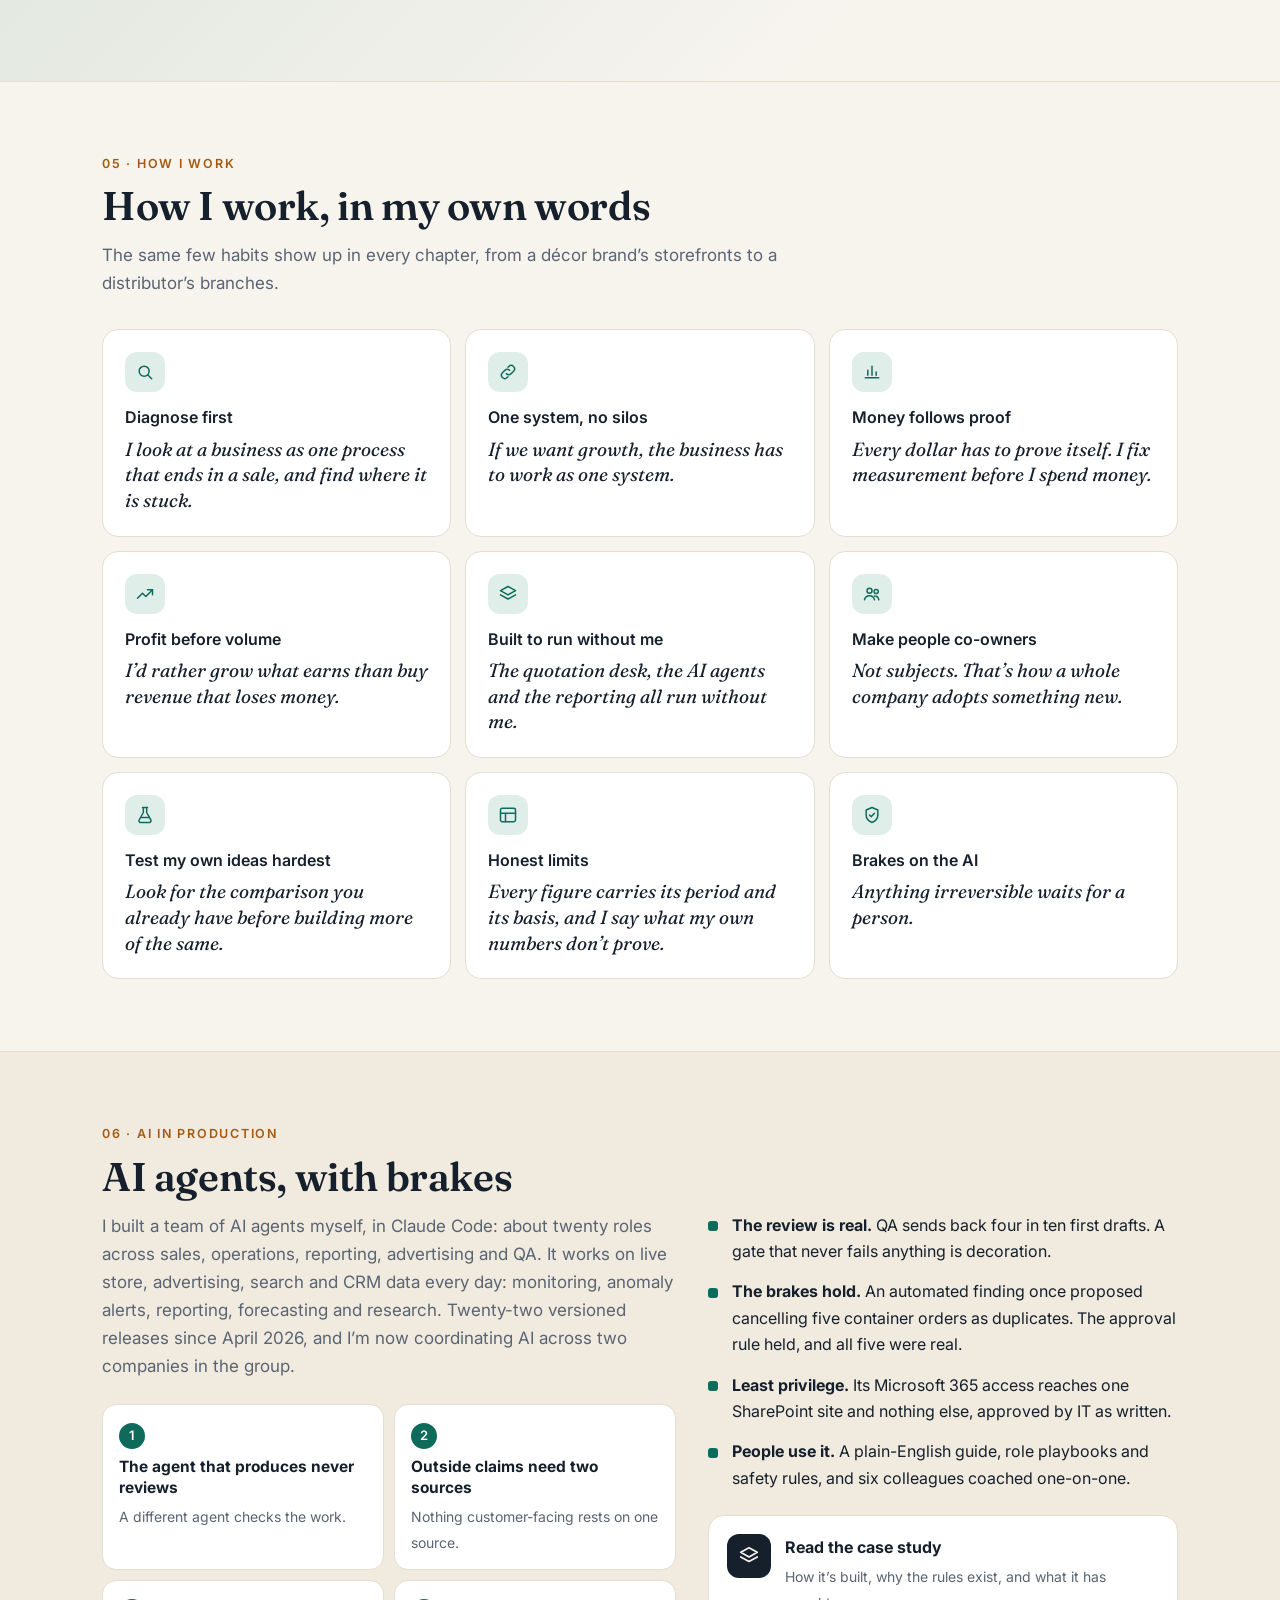
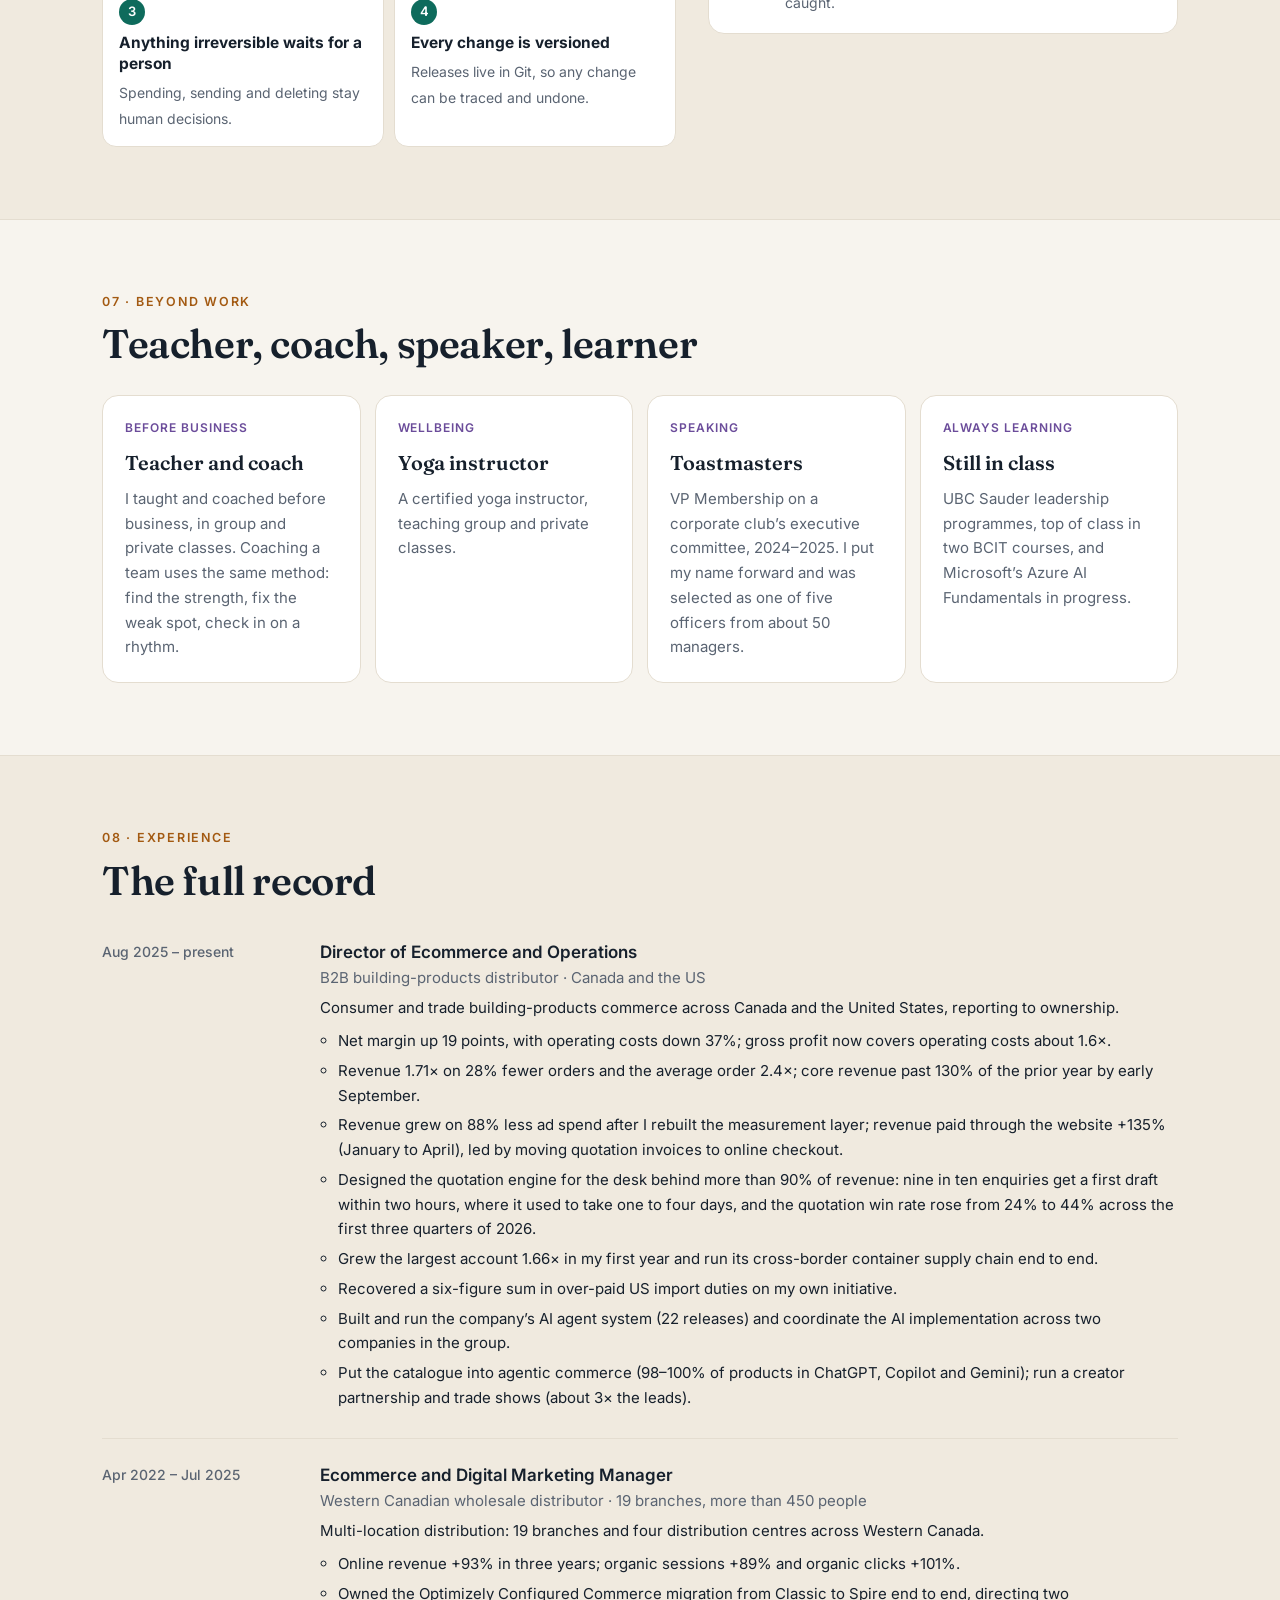
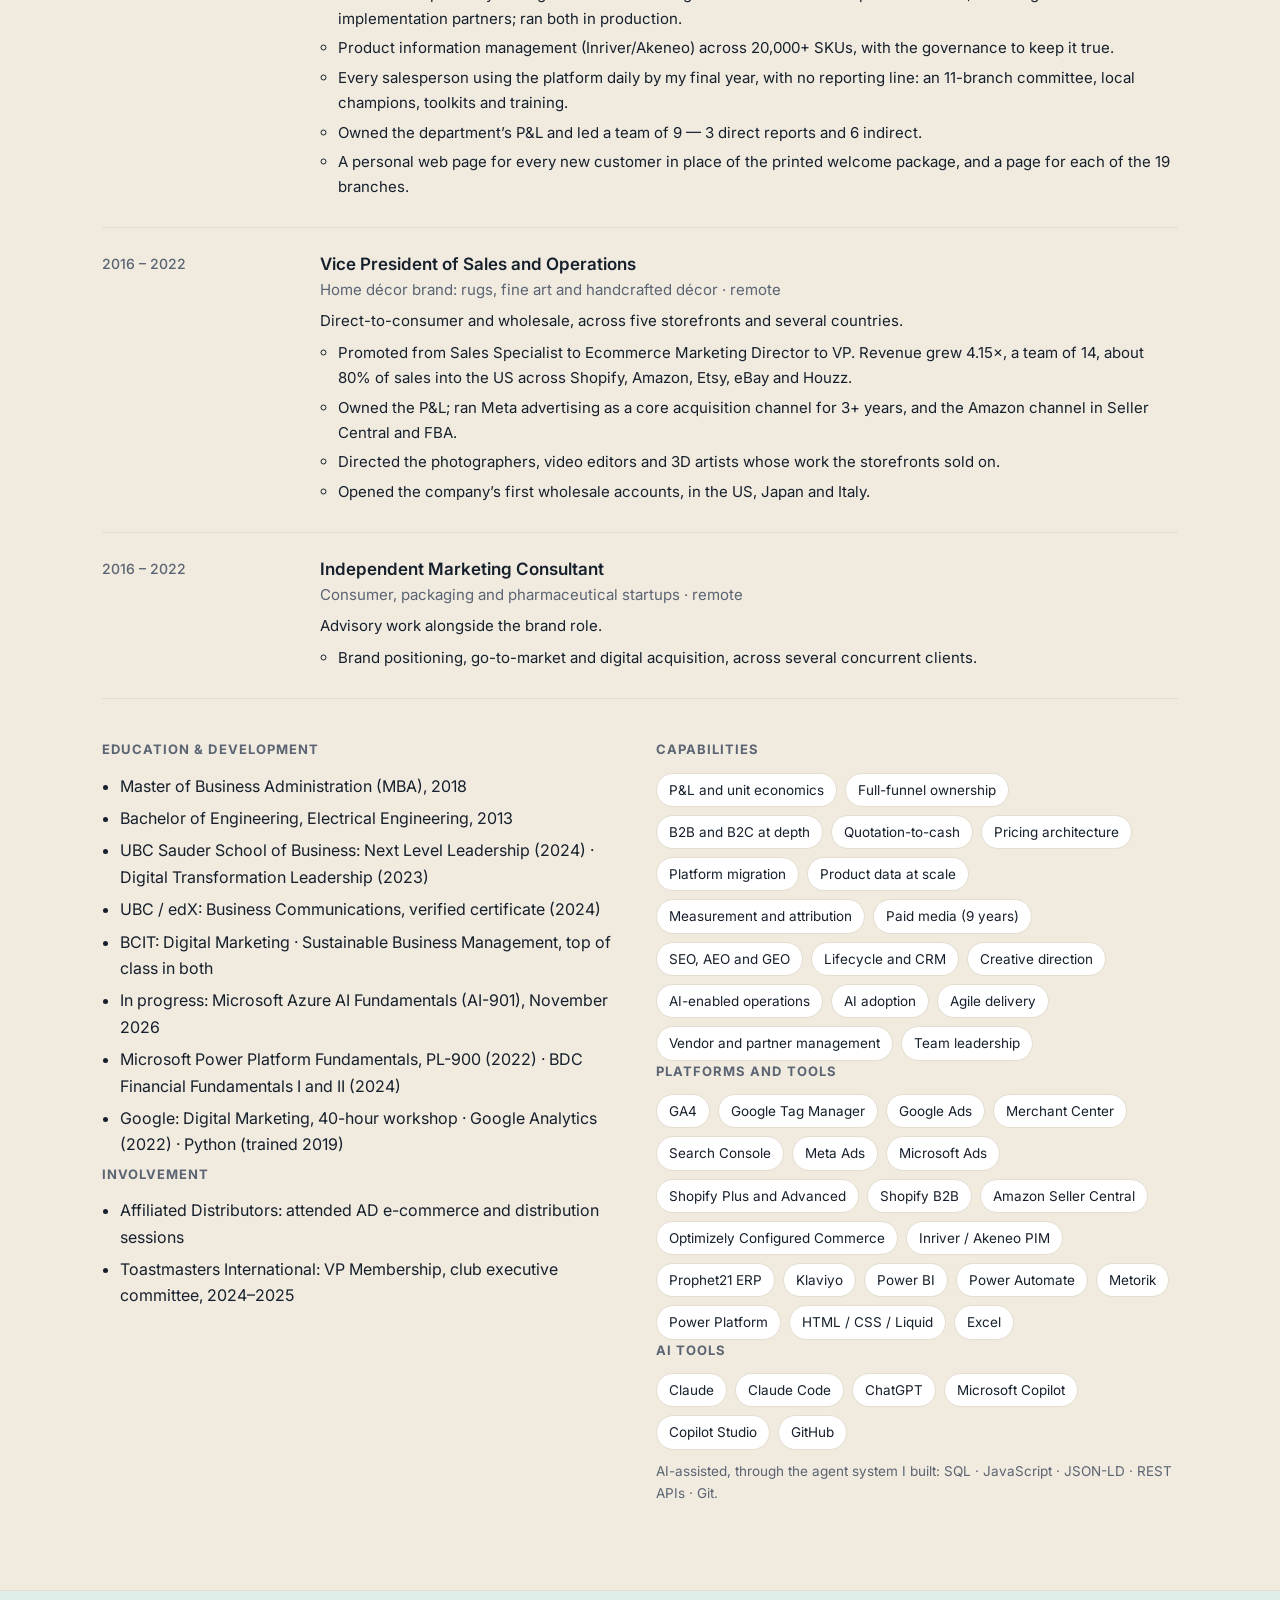
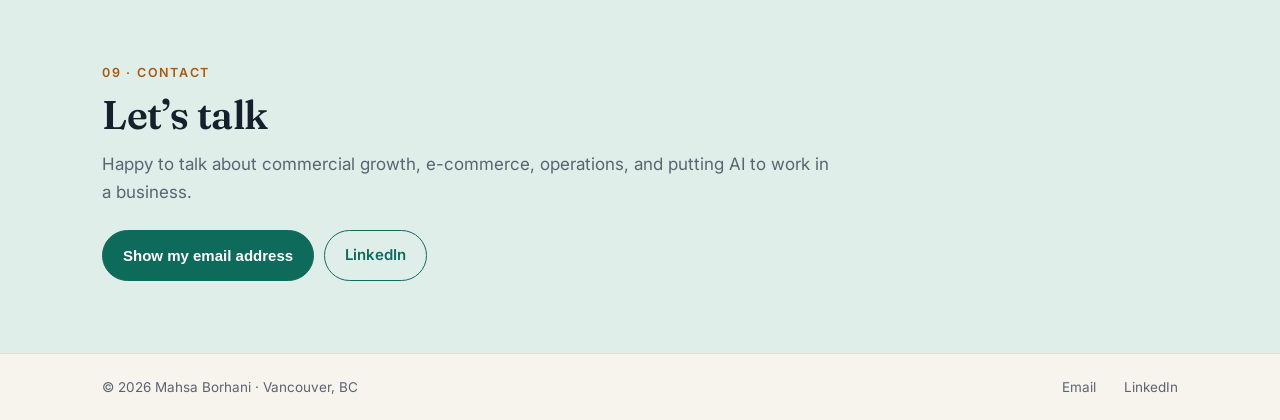
==== commit 63698552: "No GitHub links on the site for now" ====
--- a/index.html
+++ b/index.html
@@ -26,7 +26,7 @@
     <a class="hide-sm" href="index.html#value">Value</a>
     <a href="index.html#ai">AI</a>
     <a class="hide-sm" href="index.html#experience">Experience</a>
-    <a class="hide-xs" href="https://github.com/mahsa-borhani" rel="noopener">GitHub</a>
+    
     <a href="index.html#contact">Contact</a>
     <button class="theme-toggle" id="theme" type="button" aria-label="Switch between light and dark">Theme</button>
   </nav>
@@ -273,10 +273,7 @@
             <span class="ico"><svg width="22" height="22" viewBox="0 0 24 24" fill="none" stroke="currentColor" stroke-width="1.8" stroke-linecap="round" stroke-linejoin="round" aria-hidden="true"><path d="M12 3 3 8l9 5 9-5-9-5Z"/><path d="m3 13 9 5 9-5"/></svg></span>
             <span><b>Read the case study</b><span>How it’s built, why the rules exist, and what it has caught.</span></span>
           </a>
-          <a class="gh-card" href="https://github.com/mahsa-borhani/how-i-build-ai-agents" rel="noopener">
-            <span class="ico"><svg width="22" height="22" viewBox="0 0 24 24" fill="none" stroke="currentColor" stroke-width="1.8" stroke-linecap="round" stroke-linejoin="round" aria-hidden="true"><path d="m8 8-4 4 4 4M16 8l4 4-4 4M14 5l-4 14"/></svg></span>
-            <span><b>How I build AI agent systems</b><span>The method, written up on my GitHub. No company code or data.</span></span>
-          </a>
+
         </div>
       </div>
     </div>
@@ -357,7 +354,7 @@
     <div class="cta">
       <button type="button" class="btn primary email-btn" data-a="moc.liamg" data-b="hrob.asham">Show my email address</button>
       <a class="btn ghost" href="https://www.linkedin.com/in/mahsa-borhani" rel="noopener">LinkedIn</a>
-      <a class="btn ghost" href="https://github.com/mahsa-borhani" rel="noopener">GitHub</a>
+      
     </div>
   </div>
 </section>
@@ -365,7 +362,7 @@
 </main>
 <footer class="foot"><div class="wrap">
   <p>© 2026 Mahsa Borhani · Vancouver, BC</p>
-  <p class="foot-links"><button type="button" class="link-btn email-btn" data-a="moc.liamg" data-b="hrob.asham">Email</button><a href="https://www.linkedin.com/in/mahsa-borhani" rel="noopener">LinkedIn</a><a href="https://github.com/mahsa-borhani" rel="noopener">GitHub</a></p>
+  <p class="foot-links"><button type="button" class="link-btn email-btn" data-a="moc.liamg" data-b="hrob.asham">Email</button><a href="https://www.linkedin.com/in/mahsa-borhani" rel="noopener">LinkedIn</a></p>
 </div></footer>
 </body>
 </html>
